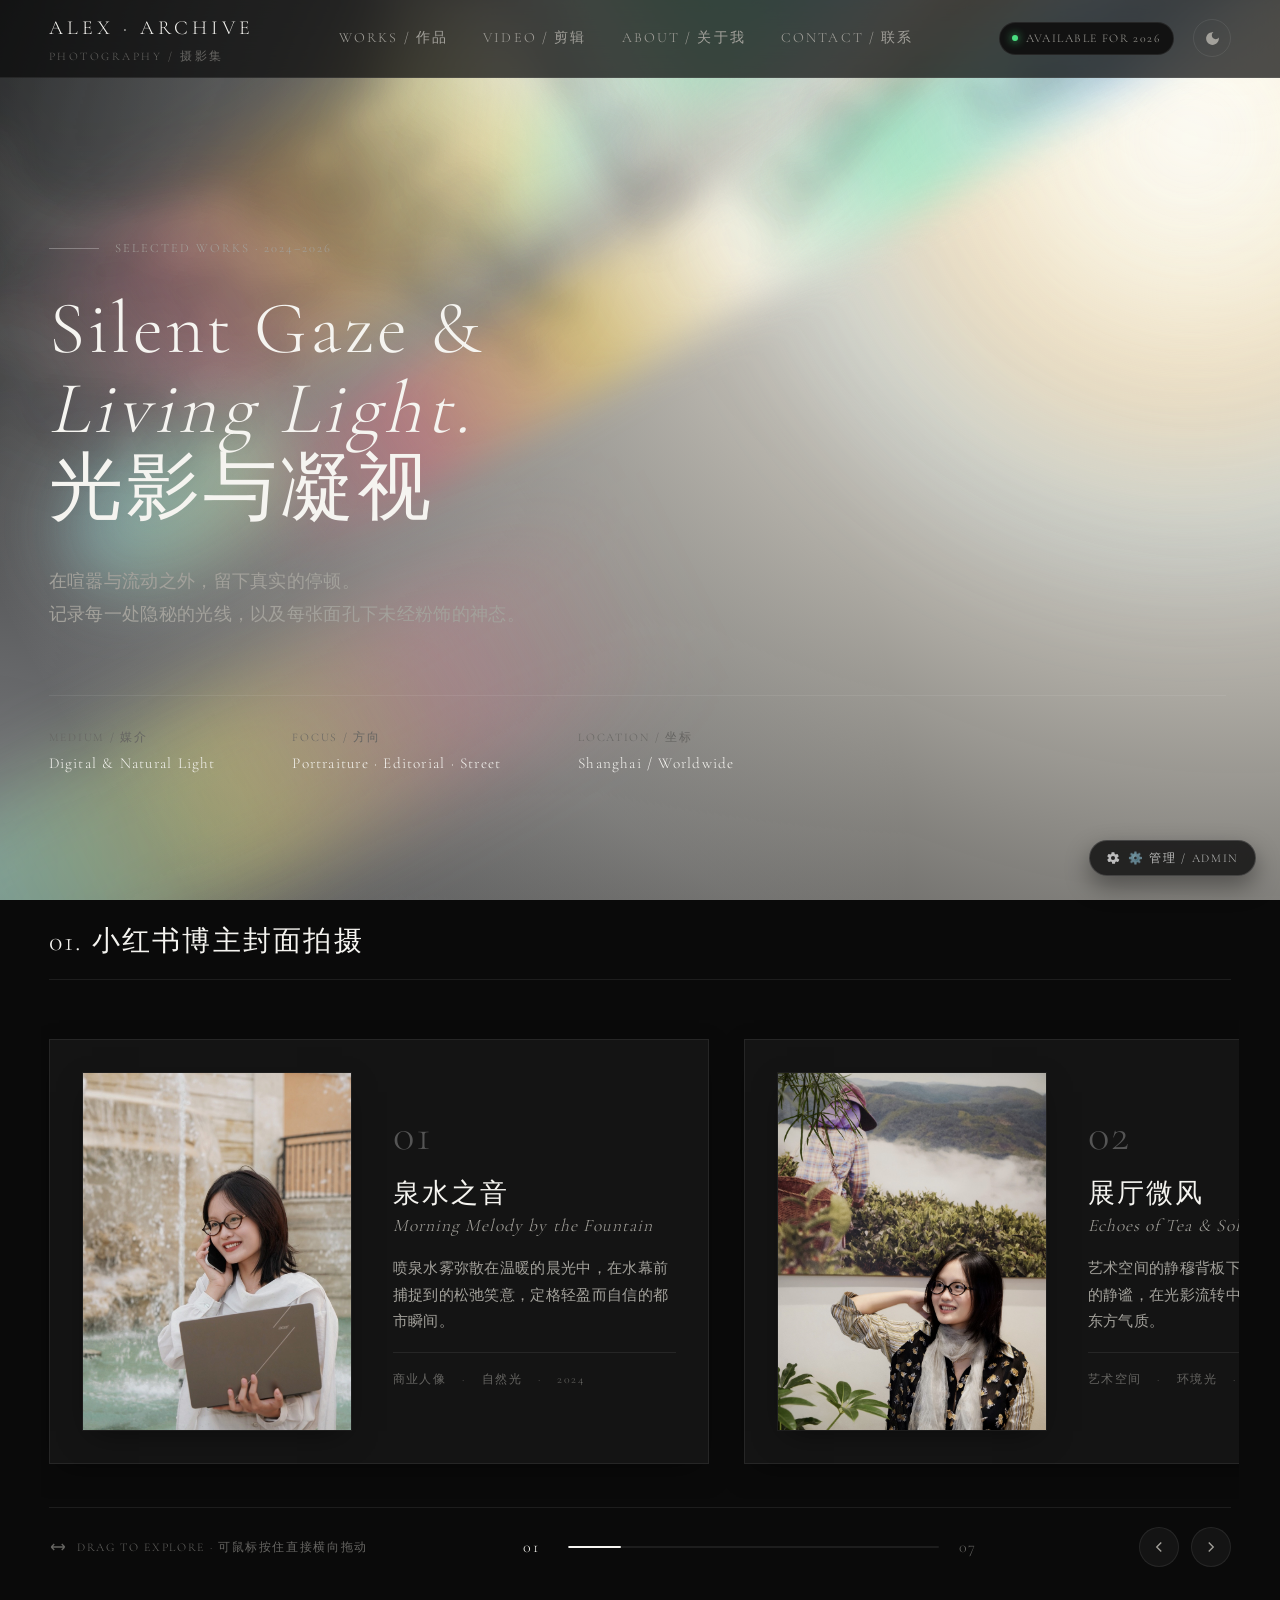
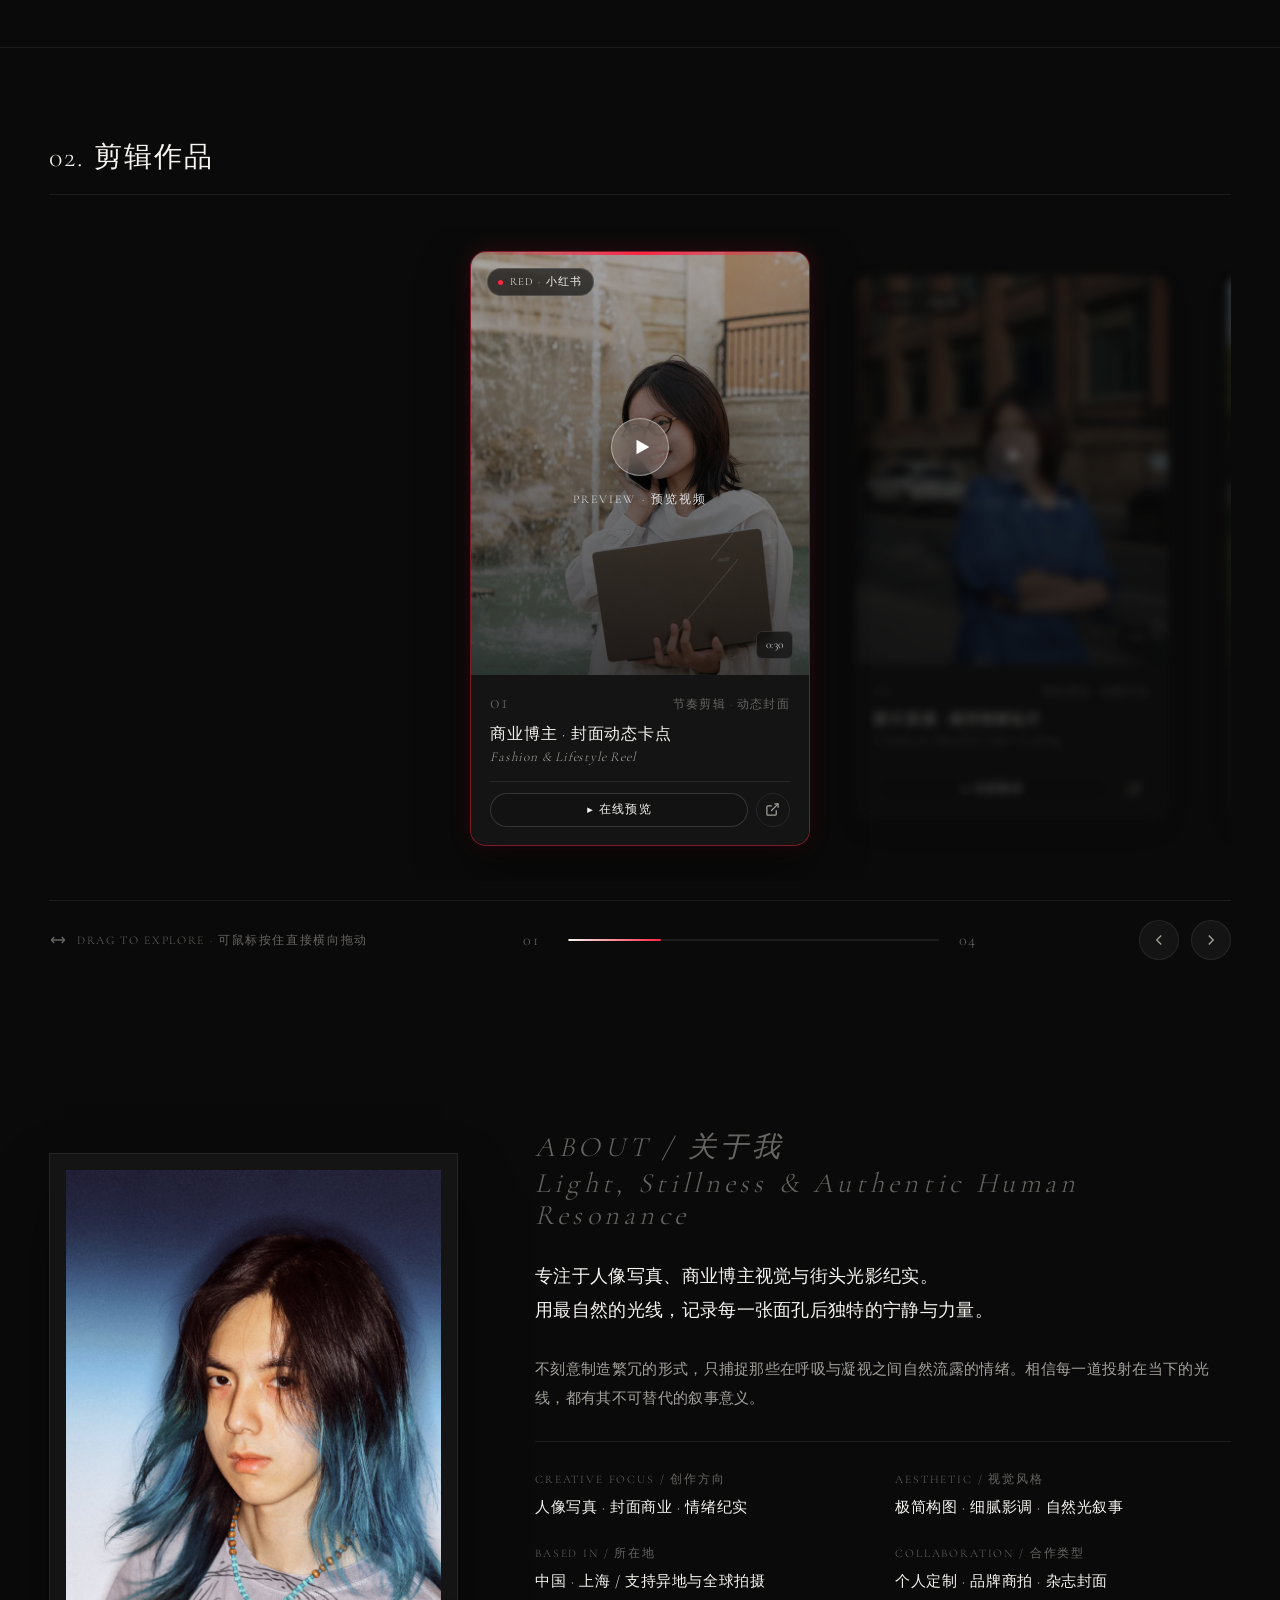
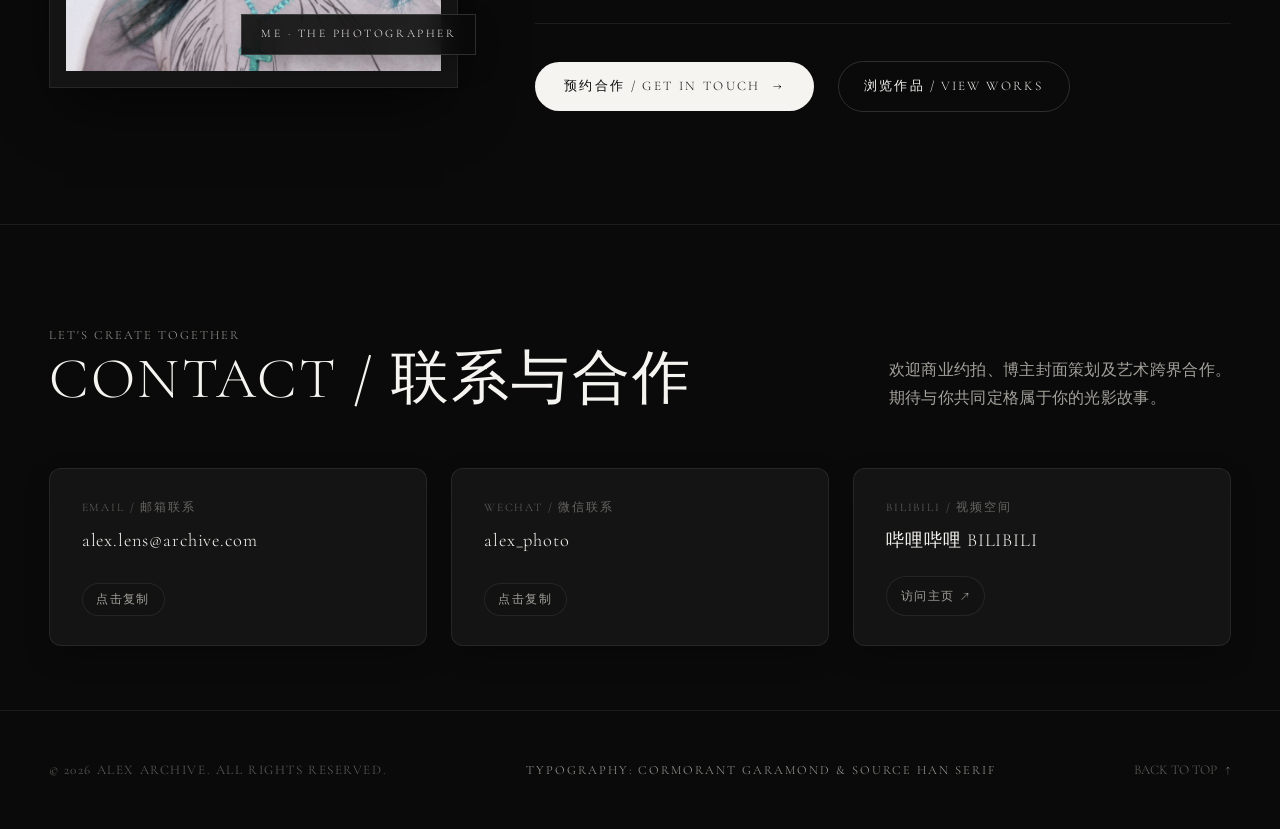
==== index.html @ 4d0cee87 "feat: complete photography portfolio website with dynamic caustics and cms # Conflicts: #	README.md" ====
<!DOCTYPE html>
<html lang="zh-CN">
<head>
  <meta charset="UTF-8">
  <meta name="viewport" content="width=device-width, initial-scale=1.0">
  <meta name="description" content="个人摄影作品集 — 极简光影与人像视觉档案">
  <title>Alex / Photography Archive · 摄影作品集</title>
  
  <!-- Favicon / Visual Icon -->
  <link rel="icon" href="data:image/svg+xml,<svg xmlns=%22http://www.w3.org/2000/svg%22 viewBox=%220 0 100 100%22><text y=%22.9em%22 font-size=%2290%22>✦</text></svg>">
  
  <!-- Stylesheet -->
  <link rel="stylesheet" href="assets/css/style.css">
  <link rel="stylesheet" href="assets/css/admin.css">
</head>
<body>
  <!-- ==========================================================================
       Ambient Dynamic Light & Shadow System (自然树影婆娑与三棱镜彩虹折射光效)
       纯数学矢量与光学渲染，无任何水印、文字与杂质
       ========================================================================== -->
  <div id="ambientLightBg" class="ambient-light-bg" aria-hidden="true">
    <div class="sunlight-wash"></div>
    
    <!-- 1. 远景自然树冠漫反射阴影 -->
    <div class="dappled-leaves-deep" id="dappledLeavesDeep">
      <svg viewBox="0 0 1440 900" width="100%" height="100%" preserveAspectRatio="xMidYMid slice" fill="currentColor">
        <g>
          <ellipse cx="100" cy="60" rx="200" ry="110" transform="rotate(-15 100 60)" />
          <ellipse cx="320" cy="120" rx="180" ry="90" transform="rotate(-25 320 120)" />
          <ellipse cx="-20" cy="260" rx="160" ry="100" transform="rotate(10 -20 260)" />
          <path d="M-40.0,-30.0 Q228.5,146.7 525.1,270.5" stroke="currentColor" stroke-width="3.5" stroke-linecap="round" fill="none" />
          <path d="M-6.3,-8.1 Q23.0,1.4 48.0,-16.8 Q18.6,-26.3 -6.3,-8.1 Z" />
          <path d="M-6.3,-8.1 Q-11.6,22.3 9.8,44.5 Q15.1,14.1 -6.3,-8.1 Z" />
          <path d="M27.6,13.4 Q60.4,13.3 86.0,-7.4 Q53.1,-7.4 27.6,13.4 Z" />
          <path d="M27.6,13.4 Q21.9,45.7 37.8,74.5 Q43.5,42.1 27.6,13.4 Z" />
          <path d="M61.7,34.4 Q97.8,43.4 130.0,24.8 Q93.9,15.7 61.7,34.4 Z" />
          <path d="M61.7,34.4 Q62.9,71.6 89.8,97.4 Q88.5,60.2 61.7,34.4 Z" />
          <path d="M96.0,55.0 Q123.2,57.5 143.4,39.1 Q116.2,36.7 96.0,55.0 Z" />
          <path d="M96.0,55.0 Q92.6,82.1 110.2,103.0 Q113.7,75.9 96.0,55.0 Z" />
          <path d="M130.5,75.3 Q160.5,85.6 187.1,68.2 Q157.1,57.9 130.5,75.3 Z" />
          <path d="M130.5,75.3 Q133.3,106.9 160.0,124.1 Q157.2,92.4 130.5,75.3 Z" />
          <path d="M165.3,95.1 Q199.1,95.9 226.3,75.7 Q192.5,74.9 165.3,95.1 Z" />
          <path d="M165.3,95.1 Q168.1,128.8 191.0,153.7 Q188.2,120.0 165.3,95.1 Z" />
          <path d="M200.3,114.5 Q238.2,110.0 262.8,80.9 Q224.9,85.4 200.3,114.5 Z" />
          <path d="M200.3,114.5 Q196.8,152.5 220.2,182.7 Q223.7,144.7 200.3,114.5 Z" />
          <path d="M235.5,133.5 Q263.6,136.5 285.3,118.4 Q257.2,115.4 235.5,133.5 Z" />
          <path d="M235.5,133.5 Q239.4,161.4 262.2,178.1 Q258.3,150.2 235.5,133.5 Z" />
          <path d="M270.9,152.0 Q303.6,150.9 323.3,124.8 Q290.7,126.0 270.9,152.0 Z" />
          <path d="M270.9,152.0 Q269.8,184.7 294.4,206.2 Q295.5,173.5 270.9,152.0 Z" />
          <path d="M306.6,170.2 Q341.3,171.6 370.0,151.9 Q335.2,150.5 306.6,170.2 Z" />
          <path d="M306.6,170.2 Q318.3,203.0 347.3,222.2 Q335.6,189.4 306.6,170.2 Z" />
          <path d="M342.4,187.9 Q381.3,184.0 407.7,155.1 Q368.8,159.0 342.4,187.9 Z" />
          <path d="M342.4,187.9 Q349.0,226.5 379.7,250.7 Q373.1,212.2 342.4,187.9 Z" />
          <path d="M378.5,205.3 Q406.7,197.6 421.5,172.5 Q393.3,180.2 378.5,205.3 Z" />
          <path d="M378.5,205.3 Q379.1,234.4 399.9,254.9 Q399.3,225.7 378.5,205.3 Z" />
          <path d="M414.8,222.2 Q448.4,221.4 469.7,195.5 Q436.1,196.2 414.8,222.2 Z" />
          <path d="M414.8,222.2 Q422.6,254.8 452.4,270.3 Q444.7,237.6 414.8,222.2 Z" />
          <path d="M451.4,238.7 Q485.2,227.2 505.9,198.1 Q472.1,209.6 451.4,238.7 Z" />
          <path d="M451.4,238.7 Q459.2,273.6 486.0,297.2 Q478.2,262.3 451.4,238.7 Z" />
          <path d="M488.1,254.8 Q516.3,257.0 532.4,233.8 Q504.3,231.7 488.1,254.8 Z" />
          <path d="M488.1,254.8 Q495.7,282.0 522.9,289.3 Q515.4,262.1 488.1,254.8 Z" />
          <path d="M-20.0,60.0 Q235.0,116.6 474.5,220.7" stroke="currentColor" stroke-width="3.5" stroke-linecap="round" fill="none" />
          <path d="M19.1,69.0 Q50.0,67.6 67.0,41.8 Q36.1,43.2 19.1,69.0 Z" />
          <path d="M19.1,69.0 Q24.8,99.3 52.7,112.6 Q47.0,82.2 19.1,69.0 Z" />
          <path d="M58.1,78.5 Q89.0,67.2 105.8,38.9 Q74.9,50.3 58.1,78.5 Z" />
          <path d="M58.1,78.5 Q63.9,110.9 88.9,132.4 Q83.0,100.0 58.1,78.5 Z" />
          <path d="M96.9,88.6 Q133.9,84.9 157.8,56.3 Q120.8,60.1 96.9,88.6 Z" />
          <path d="M96.9,88.6 Q110.7,123.2 144.7,138.3 Q130.9,103.8 96.9,88.6 Z" />
          <path d="M135.5,99.3 Q161.9,92.5 174.8,68.5 Q148.3,75.2 135.5,99.3 Z" />
          <path d="M135.5,99.3 Q141.3,126.0 164.9,139.7 Q159.1,113.0 135.5,99.3 Z" />
          <path d="M173.9,110.5 Q205.6,110.5 225.0,85.3 Q193.2,85.4 173.9,110.5 Z" />
          <path d="M173.9,110.5 Q186.8,139.5 217.7,147.0 Q204.7,118.0 173.9,110.5 Z" />
          <path d="M212.1,122.3 Q244.4,112.2 263.5,84.3 Q231.3,94.5 212.1,122.3 Z" />
          <path d="M212.1,122.3 Q225.6,153.4 255.3,169.5 Q241.8,138.5 212.1,122.3 Z" />
          <path d="M250.1,134.7 Q284.7,118.5 298.8,83.0 Q264.3,99.3 250.1,134.7 Z" />
          <path d="M250.1,134.7 Q258.9,171.9 290.6,193.1 Q281.9,155.9 250.1,134.7 Z" />
          <path d="M288.0,147.6 Q315.6,141.7 330.6,117.8 Q303.0,123.7 288.0,147.6 Z" />
          <path d="M288.0,147.6 Q300.4,173.0 327.2,181.8 Q314.8,156.4 288.0,147.6 Z" />
          <path d="M325.7,161.1 Q356.4,150.0 367.2,119.2 Q336.5,130.3 325.7,161.1 Z" />
          <path d="M325.7,161.1 Q334.6,192.5 364.6,205.5 Q355.6,174.1 325.7,161.1 Z" />
          <path d="M363.2,175.2 Q396.8,166.1 418.2,138.7 Q384.6,147.8 363.2,175.2 Z" />
          <path d="M363.2,175.2 Q384.1,202.9 417.6,212.5 Q396.6,184.8 363.2,175.2 Z" />
          <path d="M400.5,189.8 Q436.5,174.6 453.2,139.2 Q417.1,154.4 400.5,189.8 Z" />
          <path d="M400.5,189.8 Q418.1,224.7 454.6,238.8 Q436.9,203.9 400.5,189.8 Z" />
          <path d="M437.6,205.0 Q462.3,189.5 469.3,161.2 Q444.5,176.6 437.6,205.0 Z" />
          <path d="M437.6,205.0 Q446.6,232.7 472.4,246.3 Q463.4,218.5 437.6,205.0 Z" />
          <path d="M80.0,-40.0 Q331.6,192.2 630.1,359.7" stroke="currentColor" stroke-width="3.5" stroke-linecap="round" fill="none" />
          <path d="M109.8,-12.9 Q137.3,1.0 164.8,-13.0 Q137.2,-27.0 109.8,-12.9 Z" />
          <path d="M109.8,-12.9 Q99.8,16.3 117.5,41.5 Q127.5,12.3 109.8,-12.9 Z" />
          <path d="M139.8,13.7 Q172.4,18.6 200.7,1.9 Q168.2,-3.0 139.8,13.7 Z" />
          <path d="M139.8,13.7 Q129.4,44.9 140.9,75.7 Q151.4,44.5 139.8,13.7 Z" />
          <path d="M170.2,39.9 Q204.7,54.0 239.2,40.0 Q204.8,26.0 170.2,39.9 Z" />
          <path d="M170.2,39.9 Q166.3,77.0 189.2,106.3 Q193.2,69.3 170.2,39.9 Z" />
          <path d="M201.0,65.7 Q227.6,71.7 250.1,56.2 Q223.4,50.1 201.0,65.7 Z" />
          <path d="M201.0,65.7 Q194.0,92.1 208.8,115.1 Q215.7,88.7 201.0,65.7 Z" />
          <path d="M232.0,91.0 Q260.5,105.0 289.0,91.0 Q260.5,77.0 232.0,91.0 Z" />
          <path d="M232.0,91.0 Q230.9,122.7 255.2,143.1 Q256.4,111.3 232.0,91.0 Z" />
          <path d="M263.4,115.8 Q296.9,120.5 326.2,103.5 Q292.7,98.9 263.4,115.8 Z" />
          <path d="M263.4,115.8 Q262.3,149.7 282.3,177.0 Q283.4,143.2 263.4,115.8 Z" />
          <path d="M295.1,140.3 Q333.3,139.7 360.8,113.3 Q322.7,113.8 295.1,140.3 Z" />
          <path d="M295.1,140.3 Q287.7,177.7 307.9,210.1 Q315.3,172.7 295.1,140.3 Z" />
          <path d="M327.2,164.2 Q354.8,169.8 378.1,153.8 Q350.4,148.2 327.2,164.2 Z" />
          <path d="M327.2,164.2 Q328.5,192.4 349.6,211.1 Q348.3,182.9 327.2,164.2 Z" />
          <path d="M359.5,187.7 Q392.2,189.2 413.9,164.9 Q381.3,163.4 359.5,187.7 Z" />
          <path d="M359.5,187.7 Q355.8,220.2 378.6,243.6 Q382.3,211.1 359.5,187.7 Z" />
          <path d="M392.2,210.8 Q426.8,214.6 456.7,196.9 Q422.2,193.1 392.2,210.8 Z" />
          <path d="M392.2,210.8 Q401.6,244.3 429.2,265.4 Q419.8,231.9 392.2,210.8 Z" />
          <path d="M425.2,233.4 Q464.3,231.7 492.2,204.4 Q453.1,206.0 425.2,233.4 Z" />
          <path d="M425.2,233.4 Q429.6,272.3 458.9,298.2 Q454.5,259.3 425.2,233.4 Z" />
          <path d="M458.6,255.6 Q487.0,249.2 502.9,224.8 Q474.5,231.1 458.6,255.6 Z" />
          <path d="M458.6,255.6 Q457.9,284.7 477.7,306.1 Q478.4,276.9 458.6,255.6 Z" />
          <path d="M492.2,277.3 Q525.8,277.6 547.9,252.3 Q514.3,252.0 492.2,277.3 Z" />
          <path d="M492.2,277.3 Q498.9,310.2 528.2,326.5 Q521.5,293.7 492.2,277.3 Z" />
          <path d="M526.2,298.6 Q560.3,287.8 581.5,259.0 Q547.5,269.9 526.2,298.6 Z" />
          <path d="M526.2,298.6 Q533.4,333.6 559.7,357.7 Q552.5,322.7 526.2,298.6 Z" />
          <path d="M560.5,319.4 Q588.6,321.8 605.0,298.8 Q576.9,296.4 560.5,319.4 Z" />
          <path d="M560.5,319.4 Q567.9,346.6 595.1,354.1 Q587.7,326.9 560.5,319.4 Z" />
          <path d="M595.2,339.8 Q624.2,332.1 640.3,306.6 Q611.2,314.3 595.2,339.8 Z" />
          <path d="M595.2,339.8 Q603.9,368.6 629.9,383.7 Q621.1,354.9 595.2,339.8 Z" />
          <path d="M260.0,-50.0 Q436.8,155.1 641.8,331.8" stroke="currentColor" stroke-width="3.5" stroke-linecap="round" fill="none" />
          <path d="M285.4,-20.8 Q311.7,-4.7 340.2,-16.4 Q313.9,-32.6 285.4,-20.8 Z" />
          <path d="M285.4,-20.8 Q273.0,7.4 288.6,34.1 Q301.0,5.8 285.4,-20.8 Z" />
          <path d="M311.1,8.0 Q343.4,14.4 372.4,-1.0 Q340.2,-7.4 311.1,8.0 Z" />
          <path d="M311.1,8.0 Q299.2,38.7 309.3,70.0 Q321.2,39.3 311.1,8.0 Z" />
          <path d="M337.1,36.6 Q371.5,50.7 406.1,36.8 Q371.6,22.7 337.1,36.6 Z" />
          <path d="M337.1,36.6 Q333.0,73.6 355.9,103.0 Q359.9,66.0 337.1,36.6 Z" />
          <path d="M363.3,64.9 Q390.2,69.6 411.9,53.0 Q385.0,48.2 363.3,64.9 Z" />
          <path d="M363.3,64.9 Q357.7,91.6 373.5,113.8 Q379.2,87.1 363.3,64.9 Z" />
          <path d="M389.9,92.9 Q419.7,103.7 446.5,86.7 Q416.7,75.9 389.9,92.9 Z" />
          <path d="M389.9,92.9 Q392.1,124.5 418.6,142.1 Q416.3,110.4 389.9,92.9 Z" />
          <path d="M416.7,120.6 Q450.5,119.3 476.4,97.6 Q442.6,98.8 416.7,120.6 Z" />
          <path d="M416.7,120.6 Q421.5,154.1 445.9,177.6 Q441.1,144.1 416.7,120.6 Z" />
          <path d="M443.8,148.0 Q480.7,138.3 501.1,105.9 Q464.2,115.7 443.8,148.0 Z" />
          <path d="M443.8,148.0 Q445.7,186.1 473.1,212.7 Q471.2,174.6 443.8,148.0 Z" />
          <path d="M471.3,175.1 Q499.3,171.8 516.4,149.3 Q488.4,152.7 471.3,175.1 Z" />
          <path d="M471.3,175.1 Q481.3,201.5 507.2,212.7 Q497.2,186.3 471.3,175.1 Z" />
          <path d="M499.0,202.0 Q529.7,190.8 540.5,160.0 Q509.8,171.1 499.0,202.0 Z" />
          <path d="M499.0,202.0 Q507.9,233.4 537.9,246.3 Q529.0,214.9 499.0,202.0 Z" />
          <path d="M527.0,228.5 Q559.6,216.4 578.4,187.2 Q545.8,199.3 527.0,228.5 Z" />
          <path d="M527.0,228.5 Q550.4,254.2 584.6,260.8 Q561.1,235.0 527.0,228.5 Z" />
          <path d="M555.3,254.8 Q588.1,233.5 598.2,195.8 Q565.4,217.0 555.3,254.8 Z" />
          <path d="M555.3,254.8 Q578.8,286.0 617.1,293.5 Q593.6,262.3 555.3,254.8 Z" />
          <path d="M583.8,280.8 Q603.8,259.6 603.4,230.4 Q583.3,251.6 583.8,280.8 Z" />
          <path d="M583.8,280.8 Q599.5,305.3 627.9,311.9 Q612.2,287.3 583.8,280.8 Z" />
          <path d="M612.7,306.4 Q639.7,286.5 642.1,253.0 Q615.1,273.0 612.7,306.4 Z" />
          <path d="M612.7,306.4 Q637.8,328.7 671.1,324.1 Q645.9,301.9 612.7,306.4 Z" />
          <path d="M500.0,-60.0 Q645.0,94.8 740.9,284.0" stroke="currentColor" stroke-width="3.5" stroke-linecap="round" fill="none" />
          <path d="M526.0,-31.6 Q554.3,-19.3 580.9,-34.9 Q552.6,-47.2 526.0,-31.6 Z" />
          <path d="M526.0,-31.6 Q517.7,-1.8 536.9,22.3 Q545.2,-7.4 526.0,-31.6 Z" />
          <path d="M551.1,-2.6 Q583.8,-6.2 606.9,-29.6 Q574.2,-26.0 551.1,-2.6 Z" />
          <path d="M551.1,-2.6 Q549.0,30.3 568.0,57.1 Q570.2,24.3 551.1,-2.6 Z" />
          <path d="M575.4,27.0 Q612.2,21.3 634.7,-8.4 Q597.9,-2.7 575.4,27.0 Z" />
          <path d="M575.4,27.0 Q591.1,60.8 625.8,74.2 Q610.2,40.4 575.4,27.0 Z" />
          <path d="M599.0,57.1 Q620.9,40.8 623.6,13.7 Q601.7,30.0 599.0,57.1 Z" />
          <path d="M599.0,57.1 Q614.5,79.6 641.6,83.3 Q626.0,60.9 599.0,57.1 Z" />
          <path d="M621.7,87.9 Q646.1,67.5 644.9,35.8 Q620.5,56.1 621.7,87.9 Z" />
          <path d="M621.7,87.9 Q650.2,101.9 678.7,87.9 Q650.2,73.9 621.7,87.9 Z" />
          <path d="M643.6,119.1 Q655.2,87.3 644.8,55.1 Q633.2,86.9 643.6,119.1 Z" />
          <path d="M643.6,119.1 Q676.4,127.3 707.3,113.6 Q674.5,105.4 643.6,119.1 Z" />
          <path d="M664.7,151.0 Q667.2,112.9 643.0,83.3 Q640.5,121.4 664.7,151.0 Z" />
          <path d="M664.7,151.0 Q701.4,161.4 735.3,143.9 Q698.6,133.5 664.7,151.0 Z" />
          <path d="M685.0,183.4 Q690.5,155.7 674.5,132.5 Q668.9,160.1 685.0,183.4 Z" />
          <path d="M685.0,183.4 Q713.2,182.1 731.8,160.9 Q703.6,162.2 685.0,183.4 Z" />
          <path d="M704.4,216.4 Q704.3,183.7 678.9,163.2 Q679.0,195.8 704.4,216.4 Z" />
          <path d="M704.4,216.4 Q737.0,218.5 759.3,194.7 Q726.7,192.5 704.4,216.4 Z" />
          <path d="M723.1,249.9 Q724.4,215.2 704.6,186.6 Q703.3,221.3 723.1,249.9 Z" />
          <path d="M723.1,249.9 Q755.8,238.1 774.9,209.0 Q742.2,220.8 723.1,249.9 Z" />
          <path d="M-50.0,220.0 Q177.5,304.1 419.5,319.8" stroke="currentColor" stroke-width="3.5" stroke-linecap="round" fill="none" />
          <path d="M-12.0,233.5 Q18.6,237.4 39.8,215.0 Q9.2,211.1 -12.0,233.5 Z" />
          <path d="M-12.0,233.5 Q-11.6,264.4 13.6,282.2 Q13.2,251.4 -12.0,233.5 Z" />
          <path d="M26.2,246.1 Q58.8,241.4 81.1,217.2 Q48.5,222.0 26.2,246.1 Z" />
          <path d="M26.2,246.1 Q25.2,279.0 45.2,305.2 Q46.2,272.3 26.2,246.1 Z" />
          <path d="M64.6,257.8 Q101.5,263.1 131.6,241.2 Q94.8,235.9 64.6,257.8 Z" />
          <path d="M64.6,257.8 Q69.7,294.7 99.0,317.6 Q94.0,280.7 64.6,257.8 Z" />
          <path d="M103.3,268.5 Q130.6,269.3 149.6,249.8 Q122.3,248.9 103.3,268.5 Z" />
          <path d="M103.3,268.5 Q101.5,295.7 120.4,315.5 Q122.2,288.2 103.3,268.5 Z" />
          <path d="M142.1,278.2 Q172.3,288.1 198.5,270.2 Q168.3,260.3 142.1,278.2 Z" />
          <path d="M142.1,278.2 Q145.4,309.8 172.4,326.5 Q169.1,294.9 142.1,278.2 Z" />
          <path d="M181.1,287.0 Q214.9,288.6 242.6,269.1 Q208.8,267.5 181.1,287.0 Z" />
          <path d="M181.1,287.0 Q183.1,320.8 205.4,346.3 Q203.4,312.5 181.1,287.0 Z" />
          <path d="M220.3,294.9 Q258.5,292.9 285.0,265.5 Q246.9,267.4 220.3,294.9 Z" />
          <path d="M220.3,294.9 Q214.3,332.5 235.6,364.2 Q241.6,326.5 220.3,294.9 Z" />
          <path d="M259.8,301.7 Q287.4,307.8 310.9,292.2 Q283.3,286.2 259.8,301.7 Z" />
          <path d="M259.8,301.7 Q260.6,330.0 281.4,349.0 Q280.6,320.8 259.8,301.7 Z" />
          <path d="M299.4,307.7 Q331.8,311.4 355.3,288.7 Q322.8,284.9 299.4,307.7 Z" />
          <path d="M299.4,307.7 Q293.4,339.8 314.5,364.7 Q320.5,332.6 299.4,307.7 Z" />
          <path d="M339.2,312.7 Q373.1,320.7 405.0,306.9 Q371.1,298.8 339.2,312.7 Z" />
          <path d="M339.2,312.7 Q344.4,347.1 369.2,371.5 Q364.0,337.1 339.2,312.7 Z" />
          <path d="M379.3,316.7 Q418.0,322.0 450.3,299.9 Q411.6,294.7 379.3,316.7 Z" />
          <path d="M379.3,316.7 Q376.7,355.7 401.0,386.4 Q403.5,347.4 379.3,316.7 Z" />
          <path d="M-30.0,380.0 Q160.9,386.6 346.3,432.9" stroke="currentColor" stroke-width="3.5" stroke-linecap="round" fill="none" />
          <path d="M8.1,381.7 Q38.9,379.5 55.2,353.3 Q24.4,355.5 8.1,381.7 Z" />
          <path d="M8.1,381.7 Q14.6,411.9 42.8,424.4 Q36.3,394.2 8.1,381.7 Z" />
          <path d="M46.2,384.2 Q78.2,376.8 98.4,350.9 Q66.4,358.3 46.2,384.2 Z" />
          <path d="M46.2,384.2 Q47.9,417.1 69.9,441.5 Q68.2,408.7 46.2,384.2 Z" />
          <path d="M84.1,387.5 Q120.8,393.7 151.4,372.6 Q114.7,366.4 84.1,387.5 Z" />
          <path d="M84.1,387.5 Q88.2,424.5 117.0,448.2 Q112.8,411.2 84.1,387.5 Z" />
          <path d="M121.9,391.6 Q148.9,395.7 170.1,378.6 Q143.1,374.5 121.9,391.6 Z" />
          <path d="M121.9,391.6 Q116.8,418.5 133.2,440.3 Q138.3,413.5 121.9,391.6 Z" />
          <path d="M159.5,396.5 Q187.1,412.3 216.4,400.0 Q188.8,384.3 159.5,396.5 Z" />
          <path d="M159.5,396.5 Q156.4,428.1 179.5,449.9 Q182.6,418.3 159.5,396.5 Z" />
          <path d="M197.1,402.2 Q229.2,412.9 261.1,401.6 Q229.0,390.9 197.1,402.2 Z" />
          <path d="M197.1,402.2 Q189.8,435.3 204.4,465.8 Q211.7,432.8 197.1,402.2 Z" />
          <path d="M234.6,408.7 Q271.2,419.4 305.3,402.3 Q268.7,391.5 234.6,408.7 Z" />
          <path d="M234.6,408.7 Q216.5,442.3 226.2,479.2 Q244.3,445.6 234.6,408.7 Z" />
          <path d="M271.9,416.0 Q295.2,432.0 322.9,426.4 Q299.6,410.4 271.9,416.0 Z" />
          <path d="M271.9,416.0 Q262.0,442.4 274.1,467.9 Q284.0,441.5 271.9,416.0 Z" />
          <path d="M309.2,424.0 Q337.1,441.0 367.9,430.0 Q339.9,413.1 309.2,424.0 Z" />
          <path d="M309.2,424.0 Q290.3,450.7 299.1,482.2 Q317.9,455.5 309.2,424.0 Z" />
          <path d="M1150.0,-40.0 Q969.7,97.9 831.8,278.2" stroke="currentColor" stroke-width="3.5" stroke-linecap="round" fill="none" />
          <path d="M1117.6,-14.6 Q1091.8,2.5 1090.5,33.3 Q1116.2,16.2 1117.6,-14.6 Z" />
          <path d="M1117.6,-14.6 Q1097.1,-37.7 1066.4,-34.7 Q1086.8,-11.6 1117.6,-14.6 Z" />
          <path d="M1085.8,11.5 Q1056.3,26.1 1042.6,55.9 Q1072.1,41.4 1085.8,11.5 Z" />
          <path d="M1085.8,11.5 Q1076.7,-20.0 1049.6,-38.8 Q1058.8,-7.2 1085.8,11.5 Z" />
          <path d="M1054.8,38.4 Q1018.5,30.2 986.7,49.6 Q1023.0,57.8 1054.8,38.4 Z" />
          <path d="M1054.8,38.4 Q1052.7,1.2 1025.2,-24.0 Q1027.4,13.2 1054.8,38.4 Z" />
          <path d="M1024.5,65.9 Q999.2,55.4 974.5,66.9 Q999.7,77.4 1024.5,65.9 Z" />
          <path d="M1024.5,65.9 Q1035.8,41.0 1025.2,15.9 Q1013.8,40.7 1024.5,65.9 Z" />
          <path d="M994.8,94.1 Q974.1,70.1 942.4,71.8 Q963.1,95.8 994.8,94.1 Z" />
          <path d="M994.8,94.1 Q1008.4,65.4 993.9,37.1 Q980.4,65.9 994.8,94.1 Z" />
          <path d="M965.9,123.0 Q940.2,101.1 906.3,99.6 Q932.1,121.6 965.9,123.0 Z" />
          <path d="M965.9,123.0 Q985.0,95.1 983.0,61.4 Q963.8,89.3 965.9,123.0 Z" />
          <path d="M937.7,152.7 Q908.1,128.6 870.0,131.3 Q899.6,155.3 937.7,152.7 Z" />
          <path d="M937.7,152.7 Q967.4,128.7 972.7,90.9 Q943.0,114.9 937.7,152.7 Z" />
          <path d="M910.2,183.0 Q894.8,159.3 867.2,153.8 Q882.5,177.5 910.2,183.0 Z" />
          <path d="M910.2,183.0 Q929.5,162.4 928.1,134.2 Q908.8,154.8 910.2,183.0 Z" />
          <path d="M883.3,214.0 Q863.8,187.8 831.2,186.4 Q850.7,212.6 883.3,214.0 Z" />
          <path d="M883.3,214.0 Q910.8,196.4 914.5,164.0 Q887.1,181.6 883.3,214.0 Z" />
          <path d="M857.2,245.8 Q840.6,215.2 809.0,200.7 Q825.6,231.3 857.2,245.8 Z" />
          <path d="M857.2,245.8 Q879.3,218.9 880.9,184.2 Q858.8,211.0 857.2,245.8 Z" />
          <path d="M1350.0,-30.0 Q1198.0,86.7 1020.9,160.0" stroke="currentColor" stroke-width="3.5" stroke-linecap="round" fill="none" />
          <path d="M1319.3,-7.1 Q1289.5,0.6 1278.1,29.3 Q1308.0,21.6 1319.3,-7.1 Z" />
          <path d="M1319.3,-7.1 Q1307.6,-35.6 1277.6,-42.9 Q1289.3,-14.3 1319.3,-7.1 Z" />
          <path d="M1288.2,14.9 Q1255.4,11.7 1228.0,29.9 Q1260.8,33.1 1288.2,14.9 Z" />
          <path d="M1288.2,14.9 Q1297.0,-16.8 1283.9,-46.9 Q1275.1,-15.2 1288.2,14.9 Z" />
          <path d="M1256.5,36.1 Q1228.1,12.0 1191.0,14.5 Q1219.4,38.6 1256.5,36.1 Z" />
          <path d="M1256.5,36.1 Q1271.8,2.2 1259.2,-32.9 Q1243.9,1.1 1256.5,36.1 Z" />
          <path d="M1224.4,56.4 Q1204.3,37.9 1177.0,40.2 Q1197.2,58.7 1224.4,56.4 Z" />
          <path d="M1224.4,56.4 Q1243.5,36.9 1242.2,9.7 Q1223.0,29.1 1224.4,56.4 Z" />
          <path d="M1191.7,75.8 Q1177.5,47.4 1146.4,41.2 Q1160.6,69.7 1191.7,75.8 Z" />
          <path d="M1191.7,75.8 Q1211.9,51.3 1204.9,20.4 Q1184.7,44.9 1191.7,75.8 Z" />
          <path d="M1158.5,94.4 Q1137.2,68.2 1104.2,60.6 Q1125.6,86.9 1158.5,94.4 Z" />
          <path d="M1158.5,94.4 Q1182.4,70.4 1186.4,36.8 Q1162.6,60.8 1158.5,94.4 Z" />
          <path d="M1124.9,112.1 Q1098.7,84.3 1060.7,81.8 Q1086.8,109.6 1124.9,112.1 Z" />
          <path d="M1124.9,112.1 Q1157.5,92.3 1167.8,55.6 Q1135.2,75.4 1124.9,112.1 Z" />
          <path d="M1090.7,128.9 Q1077.9,103.8 1050.9,95.5 Q1063.7,120.7 1090.7,128.9 Z" />
          <path d="M1090.7,128.9 Q1112.0,110.4 1113.5,82.2 Q1092.2,100.7 1090.7,128.9 Z" />
          <path d="M1056.1,144.9 Q1038.6,117.3 1006.2,113.4 Q1023.7,141.0 1056.1,144.9 Z" />
          <path d="M1056.1,144.9 Q1084.8,129.4 1091.0,97.3 Q1062.2,112.8 1056.1,144.9 Z" />
        </g>
      </svg>
    </div>

    <!-- 2. 近景微风拂动枝叶斑驳阴影 -->
    <div class="dappled-leaves-front" id="dappledLeavesFront">
      <svg viewBox="0 0 1440 900" width="100%" height="100%" preserveAspectRatio="xMidYMid slice" fill="currentColor">
        <g>
          <ellipse cx="100" cy="60" rx="200" ry="110" transform="rotate(-15 100 60)" />
          <ellipse cx="320" cy="120" rx="180" ry="90" transform="rotate(-25 320 120)" />
          <ellipse cx="-20" cy="260" rx="160" ry="100" transform="rotate(10 -20 260)" />
          <path d="M-40.0,-30.0 Q228.5,146.7 525.1,270.5" stroke="currentColor" stroke-width="3.5" stroke-linecap="round" fill="none" />
          <path d="M-6.3,-8.1 Q23.0,1.4 48.0,-16.8 Q18.6,-26.3 -6.3,-8.1 Z" />
          <path d="M-6.3,-8.1 Q-11.6,22.3 9.8,44.5 Q15.1,14.1 -6.3,-8.1 Z" />
          <path d="M27.6,13.4 Q60.4,13.3 86.0,-7.4 Q53.1,-7.4 27.6,13.4 Z" />
          <path d="M27.6,13.4 Q21.9,45.7 37.8,74.5 Q43.5,42.1 27.6,13.4 Z" />
          <path d="M61.7,34.4 Q97.8,43.4 130.0,24.8 Q93.9,15.7 61.7,34.4 Z" />
          <path d="M61.7,34.4 Q62.9,71.6 89.8,97.4 Q88.5,60.2 61.7,34.4 Z" />
          <path d="M96.0,55.0 Q123.2,57.5 143.4,39.1 Q116.2,36.7 96.0,55.0 Z" />
          <path d="M96.0,55.0 Q92.6,82.1 110.2,103.0 Q113.7,75.9 96.0,55.0 Z" />
          <path d="M130.5,75.3 Q160.5,85.6 187.1,68.2 Q157.1,57.9 130.5,75.3 Z" />
          <path d="M130.5,75.3 Q133.3,106.9 160.0,124.1 Q157.2,92.4 130.5,75.3 Z" />
          <path d="M165.3,95.1 Q199.1,95.9 226.3,75.7 Q192.5,74.9 165.3,95.1 Z" />
          <path d="M165.3,95.1 Q168.1,128.8 191.0,153.7 Q188.2,120.0 165.3,95.1 Z" />
          <path d="M200.3,114.5 Q238.2,110.0 262.8,80.9 Q224.9,85.4 200.3,114.5 Z" />
          <path d="M200.3,114.5 Q196.8,152.5 220.2,182.7 Q223.7,144.7 200.3,114.5 Z" />
          <path d="M235.5,133.5 Q263.6,136.5 285.3,118.4 Q257.2,115.4 235.5,133.5 Z" />
          <path d="M235.5,133.5 Q239.4,161.4 262.2,178.1 Q258.3,150.2 235.5,133.5 Z" />
          <path d="M270.9,152.0 Q303.6,150.9 323.3,124.8 Q290.7,126.0 270.9,152.0 Z" />
          <path d="M270.9,152.0 Q269.8,184.7 294.4,206.2 Q295.5,173.5 270.9,152.0 Z" />
          <path d="M306.6,170.2 Q341.3,171.6 370.0,151.9 Q335.2,150.5 306.6,170.2 Z" />
          <path d="M306.6,170.2 Q318.3,203.0 347.3,222.2 Q335.6,189.4 306.6,170.2 Z" />
          <path d="M342.4,187.9 Q381.3,184.0 407.7,155.1 Q368.8,159.0 342.4,187.9 Z" />
          <path d="M342.4,187.9 Q349.0,226.5 379.7,250.7 Q373.1,212.2 342.4,187.9 Z" />
          <path d="M378.5,205.3 Q406.7,197.6 421.5,172.5 Q393.3,180.2 378.5,205.3 Z" />
          <path d="M378.5,205.3 Q379.1,234.4 399.9,254.9 Q399.3,225.7 378.5,205.3 Z" />
          <path d="M414.8,222.2 Q448.4,221.4 469.7,195.5 Q436.1,196.2 414.8,222.2 Z" />
          <path d="M414.8,222.2 Q422.6,254.8 452.4,270.3 Q444.7,237.6 414.8,222.2 Z" />
          <path d="M451.4,238.7 Q485.2,227.2 505.9,198.1 Q472.1,209.6 451.4,238.7 Z" />
          <path d="M451.4,238.7 Q459.2,273.6 486.0,297.2 Q478.2,262.3 451.4,238.7 Z" />
          <path d="M488.1,254.8 Q516.3,257.0 532.4,233.8 Q504.3,231.7 488.1,254.8 Z" />
          <path d="M488.1,254.8 Q495.7,282.0 522.9,289.3 Q515.4,262.1 488.1,254.8 Z" />
          <path d="M-20.0,60.0 Q235.0,116.6 474.5,220.7" stroke="currentColor" stroke-width="3.5" stroke-linecap="round" fill="none" />
          <path d="M19.1,69.0 Q50.0,67.6 67.0,41.8 Q36.1,43.2 19.1,69.0 Z" />
          <path d="M19.1,69.0 Q24.8,99.3 52.7,112.6 Q47.0,82.2 19.1,69.0 Z" />
          <path d="M58.1,78.5 Q89.0,67.2 105.8,38.9 Q74.9,50.3 58.1,78.5 Z" />
          <path d="M58.1,78.5 Q63.9,110.9 88.9,132.4 Q83.0,100.0 58.1,78.5 Z" />
          <path d="M96.9,88.6 Q133.9,84.9 157.8,56.3 Q120.8,60.1 96.9,88.6 Z" />
          <path d="M96.9,88.6 Q110.7,123.2 144.7,138.3 Q130.9,103.8 96.9,88.6 Z" />
          <path d="M135.5,99.3 Q161.9,92.5 174.8,68.5 Q148.3,75.2 135.5,99.3 Z" />
          <path d="M135.5,99.3 Q141.3,126.0 164.9,139.7 Q159.1,113.0 135.5,99.3 Z" />
          <path d="M173.9,110.5 Q205.6,110.5 225.0,85.3 Q193.2,85.4 173.9,110.5 Z" />
          <path d="M173.9,110.5 Q186.8,139.5 217.7,147.0 Q204.7,118.0 173.9,110.5 Z" />
          <path d="M212.1,122.3 Q244.4,112.2 263.5,84.3 Q231.3,94.5 212.1,122.3 Z" />
          <path d="M212.1,122.3 Q225.6,153.4 255.3,169.5 Q241.8,138.5 212.1,122.3 Z" />
          <path d="M250.1,134.7 Q284.7,118.5 298.8,83.0 Q264.3,99.3 250.1,134.7 Z" />
          <path d="M250.1,134.7 Q258.9,171.9 290.6,193.1 Q281.9,155.9 250.1,134.7 Z" />
          <path d="M288.0,147.6 Q315.6,141.7 330.6,117.8 Q303.0,123.7 288.0,147.6 Z" />
          <path d="M288.0,147.6 Q300.4,173.0 327.2,181.8 Q314.8,156.4 288.0,147.6 Z" />
          <path d="M325.7,161.1 Q356.4,150.0 367.2,119.2 Q336.5,130.3 325.7,161.1 Z" />
          <path d="M325.7,161.1 Q334.6,192.5 364.6,205.5 Q355.6,174.1 325.7,161.1 Z" />
          <path d="M363.2,175.2 Q396.8,166.1 418.2,138.7 Q384.6,147.8 363.2,175.2 Z" />
          <path d="M363.2,175.2 Q384.1,202.9 417.6,212.5 Q396.6,184.8 363.2,175.2 Z" />
          <path d="M400.5,189.8 Q436.5,174.6 453.2,139.2 Q417.1,154.4 400.5,189.8 Z" />
          <path d="M400.5,189.8 Q418.1,224.7 454.6,238.8 Q436.9,203.9 400.5,189.8 Z" />
          <path d="M437.6,205.0 Q462.3,189.5 469.3,161.2 Q444.5,176.6 437.6,205.0 Z" />
          <path d="M437.6,205.0 Q446.6,232.7 472.4,246.3 Q463.4,218.5 437.6,205.0 Z" />
          <path d="M80.0,-40.0 Q331.6,192.2 630.1,359.7" stroke="currentColor" stroke-width="3.5" stroke-linecap="round" fill="none" />
          <path d="M109.8,-12.9 Q137.3,1.0 164.8,-13.0 Q137.2,-27.0 109.8,-12.9 Z" />
          <path d="M109.8,-12.9 Q99.8,16.3 117.5,41.5 Q127.5,12.3 109.8,-12.9 Z" />
          <path d="M139.8,13.7 Q172.4,18.6 200.7,1.9 Q168.2,-3.0 139.8,13.7 Z" />
          <path d="M139.8,13.7 Q129.4,44.9 140.9,75.7 Q151.4,44.5 139.8,13.7 Z" />
          <path d="M170.2,39.9 Q204.7,54.0 239.2,40.0 Q204.8,26.0 170.2,39.9 Z" />
          <path d="M170.2,39.9 Q166.3,77.0 189.2,106.3 Q193.2,69.3 170.2,39.9 Z" />
          <path d="M201.0,65.7 Q227.6,71.7 250.1,56.2 Q223.4,50.1 201.0,65.7 Z" />
          <path d="M201.0,65.7 Q194.0,92.1 208.8,115.1 Q215.7,88.7 201.0,65.7 Z" />
          <path d="M232.0,91.0 Q260.5,105.0 289.0,91.0 Q260.5,77.0 232.0,91.0 Z" />
          <path d="M232.0,91.0 Q230.9,122.7 255.2,143.1 Q256.4,111.3 232.0,91.0 Z" />
          <path d="M263.4,115.8 Q296.9,120.5 326.2,103.5 Q292.7,98.9 263.4,115.8 Z" />
          <path d="M263.4,115.8 Q262.3,149.7 282.3,177.0 Q283.4,143.2 263.4,115.8 Z" />
          <path d="M295.1,140.3 Q333.3,139.7 360.8,113.3 Q322.7,113.8 295.1,140.3 Z" />
          <path d="M295.1,140.3 Q287.7,177.7 307.9,210.1 Q315.3,172.7 295.1,140.3 Z" />
          <path d="M327.2,164.2 Q354.8,169.8 378.1,153.8 Q350.4,148.2 327.2,164.2 Z" />
          <path d="M327.2,164.2 Q328.5,192.4 349.6,211.1 Q348.3,182.9 327.2,164.2 Z" />
          <path d="M359.5,187.7 Q392.2,189.2 413.9,164.9 Q381.3,163.4 359.5,187.7 Z" />
          <path d="M359.5,187.7 Q355.8,220.2 378.6,243.6 Q382.3,211.1 359.5,187.7 Z" />
          <path d="M392.2,210.8 Q426.8,214.6 456.7,196.9 Q422.2,193.1 392.2,210.8 Z" />
          <path d="M392.2,210.8 Q401.6,244.3 429.2,265.4 Q419.8,231.9 392.2,210.8 Z" />
          <path d="M425.2,233.4 Q464.3,231.7 492.2,204.4 Q453.1,206.0 425.2,233.4 Z" />
          <path d="M425.2,233.4 Q429.6,272.3 458.9,298.2 Q454.5,259.3 425.2,233.4 Z" />
          <path d="M458.6,255.6 Q487.0,249.2 502.9,224.8 Q474.5,231.1 458.6,255.6 Z" />
          <path d="M458.6,255.6 Q457.9,284.7 477.7,306.1 Q478.4,276.9 458.6,255.6 Z" />
          <path d="M492.2,277.3 Q525.8,277.6 547.9,252.3 Q514.3,252.0 492.2,277.3 Z" />
          <path d="M492.2,277.3 Q498.9,310.2 528.2,326.5 Q521.5,293.7 492.2,277.3 Z" />
          <path d="M526.2,298.6 Q560.3,287.8 581.5,259.0 Q547.5,269.9 526.2,298.6 Z" />
          <path d="M526.2,298.6 Q533.4,333.6 559.7,357.7 Q552.5,322.7 526.2,298.6 Z" />
          <path d="M560.5,319.4 Q588.6,321.8 605.0,298.8 Q576.9,296.4 560.5,319.4 Z" />
          <path d="M560.5,319.4 Q567.9,346.6 595.1,354.1 Q587.7,326.9 560.5,319.4 Z" />
          <path d="M595.2,339.8 Q624.2,332.1 640.3,306.6 Q611.2,314.3 595.2,339.8 Z" />
          <path d="M595.2,339.8 Q603.9,368.6 629.9,383.7 Q621.1,354.9 595.2,339.8 Z" />
          <path d="M260.0,-50.0 Q436.8,155.1 641.8,331.8" stroke="currentColor" stroke-width="3.5" stroke-linecap="round" fill="none" />
          <path d="M285.4,-20.8 Q311.7,-4.7 340.2,-16.4 Q313.9,-32.6 285.4,-20.8 Z" />
          <path d="M285.4,-20.8 Q273.0,7.4 288.6,34.1 Q301.0,5.8 285.4,-20.8 Z" />
          <path d="M311.1,8.0 Q343.4,14.4 372.4,-1.0 Q340.2,-7.4 311.1,8.0 Z" />
          <path d="M311.1,8.0 Q299.2,38.7 309.3,70.0 Q321.2,39.3 311.1,8.0 Z" />
          <path d="M337.1,36.6 Q371.5,50.7 406.1,36.8 Q371.6,22.7 337.1,36.6 Z" />
          <path d="M337.1,36.6 Q333.0,73.6 355.9,103.0 Q359.9,66.0 337.1,36.6 Z" />
          <path d="M363.3,64.9 Q390.2,69.6 411.9,53.0 Q385.0,48.2 363.3,64.9 Z" />
          <path d="M363.3,64.9 Q357.7,91.6 373.5,113.8 Q379.2,87.1 363.3,64.9 Z" />
          <path d="M389.9,92.9 Q419.7,103.7 446.5,86.7 Q416.7,75.9 389.9,92.9 Z" />
          <path d="M389.9,92.9 Q392.1,124.5 418.6,142.1 Q416.3,110.4 389.9,92.9 Z" />
          <path d="M416.7,120.6 Q450.5,119.3 476.4,97.6 Q442.6,98.8 416.7,120.6 Z" />
          <path d="M416.7,120.6 Q421.5,154.1 445.9,177.6 Q441.1,144.1 416.7,120.6 Z" />
          <path d="M443.8,148.0 Q480.7,138.3 501.1,105.9 Q464.2,115.7 443.8,148.0 Z" />
          <path d="M443.8,148.0 Q445.7,186.1 473.1,212.7 Q471.2,174.6 443.8,148.0 Z" />
          <path d="M471.3,175.1 Q499.3,171.8 516.4,149.3 Q488.4,152.7 471.3,175.1 Z" />
          <path d="M471.3,175.1 Q481.3,201.5 507.2,212.7 Q497.2,186.3 471.3,175.1 Z" />
          <path d="M499.0,202.0 Q529.7,190.8 540.5,160.0 Q509.8,171.1 499.0,202.0 Z" />
          <path d="M499.0,202.0 Q507.9,233.4 537.9,246.3 Q529.0,214.9 499.0,202.0 Z" />
          <path d="M527.0,228.5 Q559.6,216.4 578.4,187.2 Q545.8,199.3 527.0,228.5 Z" />
          <path d="M527.0,228.5 Q550.4,254.2 584.6,260.8 Q561.1,235.0 527.0,228.5 Z" />
          <path d="M555.3,254.8 Q588.1,233.5 598.2,195.8 Q565.4,217.0 555.3,254.8 Z" />
          <path d="M555.3,254.8 Q578.8,286.0 617.1,293.5 Q593.6,262.3 555.3,254.8 Z" />
          <path d="M583.8,280.8 Q603.8,259.6 603.4,230.4 Q583.3,251.6 583.8,280.8 Z" />
          <path d="M583.8,280.8 Q599.5,305.3 627.9,311.9 Q612.2,287.3 583.8,280.8 Z" />
          <path d="M612.7,306.4 Q639.7,286.5 642.1,253.0 Q615.1,273.0 612.7,306.4 Z" />
          <path d="M612.7,306.4 Q637.8,328.7 671.1,324.1 Q645.9,301.9 612.7,306.4 Z" />
          <path d="M500.0,-60.0 Q645.0,94.8 740.9,284.0" stroke="currentColor" stroke-width="3.5" stroke-linecap="round" fill="none" />
          <path d="M526.0,-31.6 Q554.3,-19.3 580.9,-34.9 Q552.6,-47.2 526.0,-31.6 Z" />
          <path d="M526.0,-31.6 Q517.7,-1.8 536.9,22.3 Q545.2,-7.4 526.0,-31.6 Z" />
          <path d="M551.1,-2.6 Q583.8,-6.2 606.9,-29.6 Q574.2,-26.0 551.1,-2.6 Z" />
          <path d="M551.1,-2.6 Q549.0,30.3 568.0,57.1 Q570.2,24.3 551.1,-2.6 Z" />
          <path d="M575.4,27.0 Q612.2,21.3 634.7,-8.4 Q597.9,-2.7 575.4,27.0 Z" />
          <path d="M575.4,27.0 Q591.1,60.8 625.8,74.2 Q610.2,40.4 575.4,27.0 Z" />
          <path d="M599.0,57.1 Q620.9,40.8 623.6,13.7 Q601.7,30.0 599.0,57.1 Z" />
          <path d="M599.0,57.1 Q614.5,79.6 641.6,83.3 Q626.0,60.9 599.0,57.1 Z" />
          <path d="M621.7,87.9 Q646.1,67.5 644.9,35.8 Q620.5,56.1 621.7,87.9 Z" />
          <path d="M621.7,87.9 Q650.2,101.9 678.7,87.9 Q650.2,73.9 621.7,87.9 Z" />
          <path d="M643.6,119.1 Q655.2,87.3 644.8,55.1 Q633.2,86.9 643.6,119.1 Z" />
          <path d="M643.6,119.1 Q676.4,127.3 707.3,113.6 Q674.5,105.4 643.6,119.1 Z" />
          <path d="M664.7,151.0 Q667.2,112.9 643.0,83.3 Q640.5,121.4 664.7,151.0 Z" />
          <path d="M664.7,151.0 Q701.4,161.4 735.3,143.9 Q698.6,133.5 664.7,151.0 Z" />
          <path d="M685.0,183.4 Q690.5,155.7 674.5,132.5 Q668.9,160.1 685.0,183.4 Z" />
          <path d="M685.0,183.4 Q713.2,182.1 731.8,160.9 Q703.6,162.2 685.0,183.4 Z" />
          <path d="M704.4,216.4 Q704.3,183.7 678.9,163.2 Q679.0,195.8 704.4,216.4 Z" />
          <path d="M704.4,216.4 Q737.0,218.5 759.3,194.7 Q726.7,192.5 704.4,216.4 Z" />
          <path d="M723.1,249.9 Q724.4,215.2 704.6,186.6 Q703.3,221.3 723.1,249.9 Z" />
          <path d="M723.1,249.9 Q755.8,238.1 774.9,209.0 Q742.2,220.8 723.1,249.9 Z" />
          <path d="M-50.0,220.0 Q177.5,304.1 419.5,319.8" stroke="currentColor" stroke-width="3.5" stroke-linecap="round" fill="none" />
          <path d="M-12.0,233.5 Q18.6,237.4 39.8,215.0 Q9.2,211.1 -12.0,233.5 Z" />
          <path d="M-12.0,233.5 Q-11.6,264.4 13.6,282.2 Q13.2,251.4 -12.0,233.5 Z" />
          <path d="M26.2,246.1 Q58.8,241.4 81.1,217.2 Q48.5,222.0 26.2,246.1 Z" />
          <path d="M26.2,246.1 Q25.2,279.0 45.2,305.2 Q46.2,272.3 26.2,246.1 Z" />
          <path d="M64.6,257.8 Q101.5,263.1 131.6,241.2 Q94.8,235.9 64.6,257.8 Z" />
          <path d="M64.6,257.8 Q69.7,294.7 99.0,317.6 Q94.0,280.7 64.6,257.8 Z" />
          <path d="M103.3,268.5 Q130.6,269.3 149.6,249.8 Q122.3,248.9 103.3,268.5 Z" />
          <path d="M103.3,268.5 Q101.5,295.7 120.4,315.5 Q122.2,288.2 103.3,268.5 Z" />
          <path d="M142.1,278.2 Q172.3,288.1 198.5,270.2 Q168.3,260.3 142.1,278.2 Z" />
          <path d="M142.1,278.2 Q145.4,309.8 172.4,326.5 Q169.1,294.9 142.1,278.2 Z" />
          <path d="M181.1,287.0 Q214.9,288.6 242.6,269.1 Q208.8,267.5 181.1,287.0 Z" />
          <path d="M181.1,287.0 Q183.1,320.8 205.4,346.3 Q203.4,312.5 181.1,287.0 Z" />
          <path d="M220.3,294.9 Q258.5,292.9 285.0,265.5 Q246.9,267.4 220.3,294.9 Z" />
          <path d="M220.3,294.9 Q214.3,332.5 235.6,364.2 Q241.6,326.5 220.3,294.9 Z" />
          <path d="M259.8,301.7 Q287.4,307.8 310.9,292.2 Q283.3,286.2 259.8,301.7 Z" />
          <path d="M259.8,301.7 Q260.6,330.0 281.4,349.0 Q280.6,320.8 259.8,301.7 Z" />
          <path d="M299.4,307.7 Q331.8,311.4 355.3,288.7 Q322.8,284.9 299.4,307.7 Z" />
          <path d="M299.4,307.7 Q293.4,339.8 314.5,364.7 Q320.5,332.6 299.4,307.7 Z" />
          <path d="M339.2,312.7 Q373.1,320.7 405.0,306.9 Q371.1,298.8 339.2,312.7 Z" />
          <path d="M339.2,312.7 Q344.4,347.1 369.2,371.5 Q364.0,337.1 339.2,312.7 Z" />
          <path d="M379.3,316.7 Q418.0,322.0 450.3,299.9 Q411.6,294.7 379.3,316.7 Z" />
          <path d="M379.3,316.7 Q376.7,355.7 401.0,386.4 Q403.5,347.4 379.3,316.7 Z" />
          <path d="M-30.0,380.0 Q160.9,386.6 346.3,432.9" stroke="currentColor" stroke-width="3.5" stroke-linecap="round" fill="none" />
          <path d="M8.1,381.7 Q38.9,379.5 55.2,353.3 Q24.4,355.5 8.1,381.7 Z" />
          <path d="M8.1,381.7 Q14.6,411.9 42.8,424.4 Q36.3,394.2 8.1,381.7 Z" />
          <path d="M46.2,384.2 Q78.2,376.8 98.4,350.9 Q66.4,358.3 46.2,384.2 Z" />
          <path d="M46.2,384.2 Q47.9,417.1 69.9,441.5 Q68.2,408.7 46.2,384.2 Z" />
          <path d="M84.1,387.5 Q120.8,393.7 151.4,372.6 Q114.7,366.4 84.1,387.5 Z" />
          <path d="M84.1,387.5 Q88.2,424.5 117.0,448.2 Q112.8,411.2 84.1,387.5 Z" />
          <path d="M121.9,391.6 Q148.9,395.7 170.1,378.6 Q143.1,374.5 121.9,391.6 Z" />
          <path d="M121.9,391.6 Q116.8,418.5 133.2,440.3 Q138.3,413.5 121.9,391.6 Z" />
          <path d="M159.5,396.5 Q187.1,412.3 216.4,400.0 Q188.8,384.3 159.5,396.5 Z" />
          <path d="M159.5,396.5 Q156.4,428.1 179.5,449.9 Q182.6,418.3 159.5,396.5 Z" />
          <path d="M197.1,402.2 Q229.2,412.9 261.1,401.6 Q229.0,390.9 197.1,402.2 Z" />
          <path d="M197.1,402.2 Q189.8,435.3 204.4,465.8 Q211.7,432.8 197.1,402.2 Z" />
          <path d="M234.6,408.7 Q271.2,419.4 305.3,402.3 Q268.7,391.5 234.6,408.7 Z" />
          <path d="M234.6,408.7 Q216.5,442.3 226.2,479.2 Q244.3,445.6 234.6,408.7 Z" />
          <path d="M271.9,416.0 Q295.2,432.0 322.9,426.4 Q299.6,410.4 271.9,416.0 Z" />
          <path d="M271.9,416.0 Q262.0,442.4 274.1,467.9 Q284.0,441.5 271.9,416.0 Z" />
          <path d="M309.2,424.0 Q337.1,441.0 367.9,430.0 Q339.9,413.1 309.2,424.0 Z" />
          <path d="M309.2,424.0 Q290.3,450.7 299.1,482.2 Q317.9,455.5 309.2,424.0 Z" />
          <path d="M1150.0,-40.0 Q969.7,97.9 831.8,278.2" stroke="currentColor" stroke-width="3.5" stroke-linecap="round" fill="none" />
          <path d="M1117.6,-14.6 Q1091.8,2.5 1090.5,33.3 Q1116.2,16.2 1117.6,-14.6 Z" />
          <path d="M1117.6,-14.6 Q1097.1,-37.7 1066.4,-34.7 Q1086.8,-11.6 1117.6,-14.6 Z" />
          <path d="M1085.8,11.5 Q1056.3,26.1 1042.6,55.9 Q1072.1,41.4 1085.8,11.5 Z" />
          <path d="M1085.8,11.5 Q1076.7,-20.0 1049.6,-38.8 Q1058.8,-7.2 1085.8,11.5 Z" />
          <path d="M1054.8,38.4 Q1018.5,30.2 986.7,49.6 Q1023.0,57.8 1054.8,38.4 Z" />
          <path d="M1054.8,38.4 Q1052.7,1.2 1025.2,-24.0 Q1027.4,13.2 1054.8,38.4 Z" />
          <path d="M1024.5,65.9 Q999.2,55.4 974.5,66.9 Q999.7,77.4 1024.5,65.9 Z" />
          <path d="M1024.5,65.9 Q1035.8,41.0 1025.2,15.9 Q1013.8,40.7 1024.5,65.9 Z" />
          <path d="M994.8,94.1 Q974.1,70.1 942.4,71.8 Q963.1,95.8 994.8,94.1 Z" />
          <path d="M994.8,94.1 Q1008.4,65.4 993.9,37.1 Q980.4,65.9 994.8,94.1 Z" />
          <path d="M965.9,123.0 Q940.2,101.1 906.3,99.6 Q932.1,121.6 965.9,123.0 Z" />
          <path d="M965.9,123.0 Q985.0,95.1 983.0,61.4 Q963.8,89.3 965.9,123.0 Z" />
          <path d="M937.7,152.7 Q908.1,128.6 870.0,131.3 Q899.6,155.3 937.7,152.7 Z" />
          <path d="M937.7,152.7 Q967.4,128.7 972.7,90.9 Q943.0,114.9 937.7,152.7 Z" />
          <path d="M910.2,183.0 Q894.8,159.3 867.2,153.8 Q882.5,177.5 910.2,183.0 Z" />
          <path d="M910.2,183.0 Q929.5,162.4 928.1,134.2 Q908.8,154.8 910.2,183.0 Z" />
          <path d="M883.3,214.0 Q863.8,187.8 831.2,186.4 Q850.7,212.6 883.3,214.0 Z" />
          <path d="M883.3,214.0 Q910.8,196.4 914.5,164.0 Q887.1,181.6 883.3,214.0 Z" />
          <path d="M857.2,245.8 Q840.6,215.2 809.0,200.7 Q825.6,231.3 857.2,245.8 Z" />
          <path d="M857.2,245.8 Q879.3,218.9 880.9,184.2 Q858.8,211.0 857.2,245.8 Z" />
          <path d="M1350.0,-30.0 Q1198.0,86.7 1020.9,160.0" stroke="currentColor" stroke-width="3.5" stroke-linecap="round" fill="none" />
          <path d="M1319.3,-7.1 Q1289.5,0.6 1278.1,29.3 Q1308.0,21.6 1319.3,-7.1 Z" />
          <path d="M1319.3,-7.1 Q1307.6,-35.6 1277.6,-42.9 Q1289.3,-14.3 1319.3,-7.1 Z" />
          <path d="M1288.2,14.9 Q1255.4,11.7 1228.0,29.9 Q1260.8,33.1 1288.2,14.9 Z" />
          <path d="M1288.2,14.9 Q1297.0,-16.8 1283.9,-46.9 Q1275.1,-15.2 1288.2,14.9 Z" />
          <path d="M1256.5,36.1 Q1228.1,12.0 1191.0,14.5 Q1219.4,38.6 1256.5,36.1 Z" />
          <path d="M1256.5,36.1 Q1271.8,2.2 1259.2,-32.9 Q1243.9,1.1 1256.5,36.1 Z" />
          <path d="M1224.4,56.4 Q1204.3,37.9 1177.0,40.2 Q1197.2,58.7 1224.4,56.4 Z" />
          <path d="M1224.4,56.4 Q1243.5,36.9 1242.2,9.7 Q1223.0,29.1 1224.4,56.4 Z" />
          <path d="M1191.7,75.8 Q1177.5,47.4 1146.4,41.2 Q1160.6,69.7 1191.7,75.8 Z" />
          <path d="M1191.7,75.8 Q1211.9,51.3 1204.9,20.4 Q1184.7,44.9 1191.7,75.8 Z" />
          <path d="M1158.5,94.4 Q1137.2,68.2 1104.2,60.6 Q1125.6,86.9 1158.5,94.4 Z" />
          <path d="M1158.5,94.4 Q1182.4,70.4 1186.4,36.8 Q1162.6,60.8 1158.5,94.4 Z" />
          <path d="M1124.9,112.1 Q1098.7,84.3 1060.7,81.8 Q1086.8,109.6 1124.9,112.1 Z" />
          <path d="M1124.9,112.1 Q1157.5,92.3 1167.8,55.6 Q1135.2,75.4 1124.9,112.1 Z" />
          <path d="M1090.7,128.9 Q1077.9,103.8 1050.9,95.5 Q1063.7,120.7 1090.7,128.9 Z" />
          <path d="M1090.7,128.9 Q1112.0,110.4 1113.5,82.2 Q1092.2,100.7 1090.7,128.9 Z" />
          <path d="M1056.1,144.9 Q1038.6,117.3 1006.2,113.4 Q1023.7,141.0 1056.1,144.9 Z" />
          <path d="M1056.1,144.9 Q1084.8,129.4 1091.0,97.3 Q1062.2,112.8 1056.1,144.9 Z" />
        </g>
      </svg>
    </div>

    <!-- 3. 三棱镜光谱色散与彩虹折射光束 -->
    <div class="prism-caustics-layer" id="prismCausticsLayer">
      <div class="prism-sun-core"></div>
      <div class="prism-ray-main"></div>
      <div class="prism-ray-secondary"></div>
      <div class="prism-ray-tertiary"></div>
      <div class="prism-bokeh-1"></div>
      <div class="prism-bokeh-2"></div>
    </div>
  </div>


  <!-- ==========================================================================
       Admin Top Control Bar (进入管理员模式后自动显现)
       ========================================================================== -->
  <div id="adminTopBar" class="admin-top-bar">
    <div class="admin-bar-status">
      <span class="admin-dot"></span>
      <span>● 管理员模式已开启 (ADMIN MODE)</span>
    </div>
    <div class="admin-bar-actions">
      <button id="btnToggleVisualEdit" class="admin-btn active-toggle" title="开启后直接在页面上点击任意文字即可修改，照片可点按钮更换">
        <span>✏️ 可视化编辑: 开</span>
      </button>
      <a href="admin.html" class="admin-btn" title="进入全功能后台面板">
        <span>🎛️ 全屏管理面板 ↗</span>
      </a>
      <button id="btnAdminSaveAll" class="admin-btn primary" title="立即保存当前页面的所有文字与图片修改">
        <span>💾 立即保存所有修改</span>
      </button>
      <button id="btnAdminLogout" class="admin-btn" title="退出管理员模式">
        <span>🚪 退出管理</span>
      </button>
    </div>
  </div>


  <!-- ==========================================================================
       Site Header & Navigation
       ========================================================================== -->
  <header class="site-header">
    <div class="container nav-wrapper">
      <a href="#home" class="brand">
        <span id="brandTitle" class="brand-title" data-text-id="brand_title" data-key="siteInfo.brandTitle" data-editable="true">ALEX · ARCHIVE</span>
        <span id="brandSubtitle" class="brand-subtitle" data-text-id="brand_subtitle" data-key="siteInfo.brandSubtitle" data-editable="true">PHOTOGRAPHY / 摄影集</span>
      </a>

      <ul class="nav-links">
        <li><a href="#works" class="nav-link active" data-text-id="nav_works">WORKS / 作品</a></li>
        <li><a href="#video" class="nav-link" data-text-id="nav_video">VIDEO / 剪辑</a></li>
        <li><a href="#about" class="nav-link" data-text-id="nav_about">ABOUT / 关于我</a></li>
        <li><a href="#contact" class="nav-link" data-text-id="nav_contact">CONTACT / 联系</a></li>
      </ul>

      <div class="nav-actions">
        <div class="status-badge" title="接单状态 / Commission Status">
          <span class="status-dot"></span>
          <span id="statusText" data-text-id="status_badge" data-key="siteInfo.statusText" data-editable="true">AVAILABLE FOR 2026</span>
        </div>

        <!-- Exhibition Theme Toggle (Dark Gallery / Light) -->
        <button id="themeToggleBtn" class="theme-toggle-btn" aria-label="切换展厅主题" title="切换画廊主题 / Toggle Theme">
          <svg viewBox="0 0 24 24">
            <path d="M12 3c-4.97 0-9 4.03-9 9 0 4.97 4.03 9 9 9 4.97 0 9-4.03 9-9 0-.46-.04-.92-.1-1.36-.98 1.37-2.58 2.26-4.4 2.26-3.03 0-5.5-2.47-5.5-5.5 0-1.82.89-3.42 2.26-4.4-.44-.06-.9-.1-1.36-.1z"/>
          </svg>
        </button>

        <!-- Mobile Menu Trigger -->
        <button id="mobileMenuBtn" class="mobile-menu-btn" aria-label="移动端菜单">
          <span></span>
          <span></span>
        </button>
      </div>
    </div>
  </header>

  <!-- ==========================================================================
       Hero Section
       Airy, quiet, minimalist editorial opening
       ========================================================================== -->
  <section class="hero-section" id="home">
    <div class="container">
      <div class="hero-content">
        <div class="hero-eyebrow">
          <span class="line"></span>
          <span id="heroEyebrow" class="mono-tag" data-text-id="hero_eyebrow" data-key="siteInfo.heroEyebrow" data-editable="true">SELECTED WORKS · 2024–2026</span>
        </div>

        <h1 class="hero-title" data-text-id="hero_title">
          Silent Gaze &<br>
          <span class="en">Living Light.</span><br>
          光影与凝视
        </h1>

        <p id="heroStatement" class="hero-statement" data-text-id="hero_statement" data-key="siteInfo.heroStatement" data-editable="true">
          在喧嚣与流动之外，留下真实的停顿。<br>
          记录每一处隐秘的光线，以及每张面孔下未经粉饰的神态。
        </p>

        <div class="hero-meta">
          <div class="hero-meta-item">
            <span class="hero-meta-label" data-text-id="hero_meta1_label">MEDIUM / 媒介</span>
            <span id="heroMedium" class="hero-meta-val" data-text-id="hero_meta1_val" data-key="siteInfo.heroMedium" data-editable="true">Digital & Natural Light</span>
          </div>
          <div class="hero-meta-item">
            <span class="hero-meta-label" data-text-id="hero_meta2_label">FOCUS / 方向</span>
            <span id="heroFocus" class="hero-meta-val" data-text-id="hero_meta2_val" data-key="siteInfo.heroFocus" data-editable="true">Portraiture · Editorial · Street</span>
          </div>
          <div class="hero-meta-item">
            <span class="hero-meta-label" data-text-id="hero_meta3_label">LOCATION / 坐标</span>
            <span id="heroLocation" class="hero-meta-val" data-text-id="hero_meta3_val" data-key="siteInfo.heroLocation" data-editable="true">Shanghai / Worldwide</span>
          </div>
        </div>
      </div>
    </div>
  </section>

  <!-- ==========================================================================
       Works Showcase
       Curator Controls & Dual-view Layout (Editorial Stream / Gallery Grid)
       ========================================================================== -->
  <section class="works-section" id="works">
    <div class="container">
      
      <!-- Section 01 Header -->
      <div class="section-curator-header">
        <h2 class="section-curator-title" data-text-id="series_title">01. 小红书博主封面拍摄</h2>
      </div>

      <!-- View 1: Editorial Stream (Magazine-style pacing) -->
      <div id="editorialStream" class="works-editorial-stream">
        
        <!-- Work 01 -->
        <article class="editorial-item">
          <div class="editorial-media image-replace-wrap" data-gallery-index="0" data-img-key="photography[0].image" title="点击展开全屏赏析（管理员模式下可点击更换图片）">
            <img id="photoImg_0" src="assets/images/web/01.jpg" alt="作品 01" loading="lazy">
            <div class="media-hover-overlay">
              <span class="view-pill" data-text-id="photo_0_view_pill">VIEW · 全屏观赏</span>
            </div>
          </div>
          <div class="editorial-info">
            <span class="item-index" data-text-id="photo_0_index">01</span>
            <h2 class="item-title">
              <span data-text-id="photo_0_title">泉水之音</span>
              <span class="item-title-en" data-text-id="photo_0_title_en">Morning Melody by the Fountain</span>
            </h2>
            <p class="item-desc" data-text-id="photo_0_desc">
              喷泉水雾弥散在温暖的晨光中，在水幕前捕捉到的松弛笑意，定格轻盈而自信的都市瞬间。
            </p>
            <div class="item-specs">
              <span data-text-id="photo_0_spec1">商业人像</span>
              <span>·</span>
              <span data-text-id="photo_0_spec2">自然光</span>
              <span>·</span>
              <span data-text-id="photo_0_spec3">2024</span>
            </div>
          </div>
        </article>

        <!-- Work 02 (Reversed layout) -->
        <article class="editorial-item reversed">
          <div class="editorial-media image-replace-wrap" data-gallery-index="1" data-img-key="photography[1].image" title="点击展开全屏赏析（管理员模式下可点击更换图片）">
            <img id="photoImg_1" src="assets/images/web/02.jpg" alt="作品 02" loading="lazy">
            <div class="media-hover-overlay">
              <span class="view-pill" data-text-id="photo_1_view_pill">VIEW · 全屏观赏</span>
            </div>
          </div>
          <div class="editorial-info">
            <span class="item-index" data-text-id="photo_1_index">02</span>
            <h2 class="item-title">
              <span data-text-id="photo_1_title">展厅微风</span>
              <span class="item-title-en" data-text-id="photo_1_title_en">Echoes of Tea & Solitude</span>
            </h2>
            <p class="item-desc" data-text-id="photo_1_desc">
              艺术空间的静穆背板下，层叠丝巾与回眸的静谧，在光影流转中勾勒出内敛温润的东方气质。
            </p>
            <div class="item-specs">
              <span data-text-id="photo_1_spec1">艺术空间</span>
              <span>·</span>
              <span data-text-id="photo_1_spec2">环境光</span>
              <span>·</span>
              <span data-text-id="photo_1_spec3">2024</span>
            </div>
          </div>
        </article>

        <!-- Work 03 -->
        <article class="editorial-item">
          <div class="editorial-media image-replace-wrap" data-gallery-index="2" data-img-key="photography[2].image" title="点击展开全屏赏析（管理员模式下可点击更换图片）">
            <img id="photoImg_2" src="assets/images/web/03.jpg" alt="作品 03" loading="lazy">
            <div class="media-hover-overlay">
              <span class="view-pill" data-text-id="photo_2_view_pill">VIEW · 全屏观赏</span>
            </div>
          </div>
          <div class="editorial-info">
            <span class="item-index" data-text-id="photo_2_index">03</span>
            <h2 class="item-title">
              <span data-text-id="photo_2_title">午后暖阳</span>
              <span class="item-title-en" data-text-id="photo_2_title_en">Golden Hour Transit</span>
            </h2>
            <p class="item-desc" data-text-id="photo_2_desc">
              复古红砖建筑倒映着夕暮斜阳，蓝色亚麻衬衫与温暖光线相遇，将午后街头的舒展与沉静悉数收纳。
            </p>
            <div class="item-specs">
              <span data-text-id="photo_2_spec1">街头纪实</span>
              <span>·</span>
              <span data-text-id="photo_2_spec2">夕暮逆光</span>
              <span>·</span>
              <span data-text-id="photo_2_spec3">2024</span>
            </div>
          </div>
        </article>

        <!-- Work 04 (Reversed layout) -->
        <article class="editorial-item reversed">
          <div class="editorial-media image-replace-wrap" data-gallery-index="3" data-img-key="photography[3].image" title="点击展开全屏赏析（管理员模式下可点击更换图片）">
            <img id="photoImg_3" src="assets/images/web/04.jpg" alt="作品 04" loading="lazy">
            <div class="media-hover-overlay">
              <span class="view-pill" data-text-id="photo_3_view_pill">VIEW · 全屏观赏</span>
            </div>
          </div>
          <div class="editorial-info">
            <span class="item-index" data-text-id="photo_3_index">04</span>
            <h2 class="item-title">
              <span data-text-id="photo_3_title">街角电车</span>
              <span class="item-title-en" data-text-id="photo_3_title_en">Urban Cadence & Blue Linen</span>
            </h2>
            <p class="item-desc" data-text-id="photo_3_desc">
              有轨电车悄然滑过身后的街口，城市的速度与人物的沉静形成鲜明张力，记录当代都市的鲜活切片。
            </p>
            <div class="item-specs">
              <span data-text-id="photo_3_spec1">都市漫步</span>
              <span>·</span>
              <span data-text-id="photo_3_spec2">柔和天光</span>
              <span>·</span>
              <span data-text-id="photo_3_spec3">2024</span>
            </div>
          </div>
        </article>

        <!-- Work 05 -->
        <article class="editorial-item">
          <div class="editorial-media image-replace-wrap" data-gallery-index="4" data-img-key="photography[4].image" title="点击展开全屏赏析（管理员模式下可点击更换图片）">
            <img id="photoImg_4" src="assets/images/web/05.jpg" alt="作品 05" loading="lazy">
            <div class="media-hover-overlay">
              <span class="view-pill" data-text-id="photo_4_view_pill">VIEW · 全屏观赏</span>
            </div>
          </div>
          <div class="editorial-info">
            <span class="item-index" data-text-id="photo_4_index">05</span>
            <h2 class="item-title">
              <span data-text-id="photo_4_title">任意车站</span>
              <span class="item-title-en" data-text-id="photo_4_title_en">Station in the Meadow</span>
            </h2>
            <p class="item-desc" data-text-id="photo_4_desc">
              盘坐在夏日修剪整齐的草坪上，翻开的书页与随身听的旋律，在微风中慢下来的悠长午后。
            </p>
            <div class="item-specs">
              <span data-text-id="photo_4_spec1">叙事写真</span>
              <span>·</span>
              <span data-text-id="photo_4_spec2">自然光</span>
              <span>·</span>
              <span data-text-id="photo_4_spec3">2024</span>
            </div>
          </div>
        </article>

        <!-- Work 06 (Reversed layout) -->
        <article class="editorial-item reversed">
          <div class="editorial-media image-replace-wrap" data-gallery-index="5" data-img-key="photography[5].image" title="点击展开全屏赏析（管理员模式下可点击更换图片）">
            <img id="photoImg_5" src="assets/images/web/06.jpg" alt="作品 06" loading="lazy">
            <div class="media-hover-overlay">
              <span class="view-pill" data-text-id="photo_5_view_pill">VIEW · 全屏观赏</span>
            </div>
          </div>
          <div class="editorial-info">
            <span class="item-index" data-text-id="photo_5_index">06</span>
            <h2 class="item-title">
              <span data-text-id="photo_5_title">向阳盛放</span>
              <span class="item-title-en" data-text-id="photo_5_title_en">Bloom Against the Sky</span>
            </h2>
            <p class="item-desc" data-text-id="photo_5_desc">
              粉色蔷薇花架与高远碧空，向着阳光举起茶饮的一瞬，明快、蓬勃而充满生命力的夏日记忆。
            </p>
            <div class="item-specs">
              <span data-text-id="photo_5_spec1">情绪写真</span>
              <span>·</span>
              <span data-text-id="photo_5_spec2">晴朗天光</span>
              <span>·</span>
              <span data-text-id="photo_5_spec3">2024</span>
            </div>
          </div>
        </article>

        <!-- Work 07 -->
        <article class="editorial-item">
          <div class="editorial-media image-replace-wrap" data-gallery-index="6" data-img-key="photography[6].image" title="点击展开全屏赏析（管理员模式下可点击更换图片）">
            <img id="photoImg_6" src="assets/images/web/07.jpg" alt="作品 07" loading="lazy">
            <div class="media-hover-overlay">
              <span class="view-pill" data-text-id="photo_6_view_pill">VIEW · 全屏观赏</span>
            </div>
          </div>
          <div class="editorial-info">
            <span class="item-index" data-text-id="photo_6_index">07</span>
            <h2 class="item-title">
              <span data-text-id="photo_6_title">腕间微光</span>
              <span class="item-title-en" data-text-id="photo_6_title_en">Gentle Gaze &amp; Timeless Rhythm</span>
            </h2>
            <p class="item-desc" data-text-id="photo_6_desc">
              落地窗前的灵动回眸与明净光线，复古镜框与腕间配饰相映成趣，定格松弛而自信的日常温度。
            </p>
            <div class="item-specs">
              <span data-text-id="photo_6_spec1">商业写真</span>
              <span>·</span>
              <span data-text-id="photo_6_spec2">柔和自然光</span>
              <span>·</span>
              <span data-text-id="photo_6_spec3">2024</span>
            </div>
          </div>
        </article>

      </div>

      <!-- Horizontal Navigation & Live Drag Track Control -->
      <div id="horizontalNavBar" class="horizontal-nav-bar">
        <div class="horizontal-drag-hint">
          <svg width="18" height="18" viewBox="0 0 24 24" fill="none" stroke="currentColor" stroke-width="1.8">
            <path d="M7 16l-4-4m0 0l4-4m-4 4h18m-4 4l4-4m0 0l-4-4"/>
          </svg>
          <span data-text-id="gallery_drag_hint">DRAG TO EXPLORE · 可鼠标按住直接横向拖动</span>
        </div>
        
        <div class="horizontal-progress-wrap">
          <span id="horizCurrentNum" class="horiz-counter">01</span>
          <div class="horizontal-progress-track">
            <div id="horizProgressBar" class="horizontal-progress-bar"></div>
          </div>
          <span id="horizTotalNum" class="horiz-counter">07</span>
        </div>

        <div class="horizontal-arrow-controls">
          <button id="horizPrevBtn" class="horiz-arrow-btn" title="向左平滑滑动" aria-label="向左滑动">
            <svg viewBox="0 0 24 24"><path d="M15 18l-6-6 6-6"/></svg>
          </button>
          <button id="horizNextBtn" class="horiz-arrow-btn" title="向右平滑滑动" aria-label="向右滑动">
            <svg viewBox="0 0 24 24"><path d="M9 18l6-6-6-6"/></svg>
          </button>
        </div>
      </div>

    </div>
  </section>


  <!-- ==========================================================================
       Motion & Editing Works Section (剪辑作品板块)
       直观展示竖屏视频，内置小红书链接直接预览与跳转
       ========================================================================== -->
  <section class="video-section" id="video">
    <div class="container">
      
      <!-- Section 02 Header -->
      <div class="section-curator-header">
        <h2 class="section-curator-title" data-text-id="video_title">02. 剪辑作品</h2>
      </div>

      <div id="videoStream" class="video-horizontal-stream">
        
        <!-- Slot 01: 商业博主 / 动态卡点 -->
        <article class="video-card">
          <div class="video-poster-box image-replace-wrap" data-video-index="0" data-img-key="videoReels[0].cover" title="点击预览视频（管理员模式下可更换封面）">
            <img id="videoCover_0" src="assets/images/thumbs/01.jpg" alt="剪辑作品 01 封面" loading="lazy">
            <div class="video-play-overlay">
              <div class="play-circle-btn">
                <svg viewBox="0 0 24 24"><polygon points="6 4 20 12 6 20 6 4"></polygon></svg>
              </div>
              <span class="play-hint-text" data-text-id="video_0_btn_hint">PREVIEW · 预览视频</span>
            </div>
            <div class="video-platform-badge">
              <span class="dot"></span>
              <span class="txt" data-text-id="video_0_badge">RED · 小红书</span>
            </div>
            <span class="video-duration-badge" data-text-id="video_0_duration">0:30</span>
          </div>
          <div class="video-card-info">
            <div class="video-card-top-row">
              <span class="video-card-num" data-text-id="video_0_num">01</span>
              <span class="video-card-cat" data-text-id="video_0_cat">节奏剪辑 · 动态封面</span>
            </div>
            <h3 class="video-card-title">
              <span data-text-id="video_0_title">商业博主 · 封面动态卡点</span>
              <span class="video-card-title-en" data-text-id="video_0_title_en">Fashion &amp; Lifestyle Reel</span>
            </h3>
            <div class="video-card-actions">
              <button class="btn-video-preview" data-video-index="0">
                <span data-text-id="video_0_btn_preview">▶ 在线预览</span>
              </button>
              <!-- 【小红书链接填入处 1】：将下方 href 替换为您的小红书链接 -->
              <a id="videoLinkBtn_0" class="btn-video-link" href="https://www.xiaohongshu.com/explore" target="_blank" rel="noopener" title="在小红书查看原帖">
                <svg width="15" height="15" viewBox="0 0 24 24" fill="none" stroke="currentColor" stroke-width="2"><path d="M18 13v6a2 2 0 0 1-2 2H5a2 2 0 0 1-2-2V8a2 2 0 0 1 2-2h6"></path><polyline points="15 3 21 3 21 9"></polyline><line x1="10" y1="14" x2="21" y2="3"></line></svg>
              </a>
            </div>
          </div>
        </article>

        <!-- Slot 02: 胶片质感 / 情绪短片 -->
        <article class="video-card">
          <div class="video-poster-box image-replace-wrap" data-video-index="1" data-img-key="videoReels[1].cover" title="点击预览视频（管理员模式下可更换封面）">
            <img id="videoCover_1" src="assets/images/thumbs/03.jpg" alt="剪辑作品 02 封面" loading="lazy">
            <div class="video-play-overlay">
              <div class="play-circle-btn">
                <svg viewBox="0 0 24 24"><polygon points="6 4 20 12 6 20 6 4"></polygon></svg>
              </div>
              <span class="play-hint-text" data-text-id="video_1_btn_hint">PREVIEW · 预览视频</span>
            </div>
            <div class="video-platform-badge">
              <span class="dot"></span>
              <span class="txt" data-text-id="video_1_badge">RED · 小红书</span>
            </div>
            <span class="video-duration-badge" data-text-id="video_1_duration">0:45</span>
          </div>
          <div class="video-card-info">
            <div class="video-card-top-row">
              <span class="video-card-num" data-text-id="video_1_num">02</span>
              <span class="video-card-cat" data-text-id="video_1_cat">电影调色 · 情绪写真</span>
            </div>
            <h3 class="video-card-title">
              <span data-text-id="video_1_title">胶片质感 · 城市情绪短片</span>
              <span class="video-card-title-en" data-text-id="video_1_title_en">Cinematic Mood &amp; Color Grading</span>
            </h3>
            <div class="video-card-actions">
              <button class="btn-video-preview" data-video-index="1">
                <span data-text-id="video_1_btn_preview">▶ 在线预览</span>
              </button>
              <!-- 【小红书链接填入处 2】：将下方 href 替换为您的小红书链接 -->
              <a id="videoLinkBtn_1" class="btn-video-link" href="https://www.xiaohongshu.com/explore" target="_blank" rel="noopener" title="在小红书查看原帖">
                <svg width="15" height="15" viewBox="0 0 24 24" fill="none" stroke="currentColor" stroke-width="2"><path d="M18 13v6a2 2 0 0 1-2 2H5a2 2 0 0 1-2-2V8a2 2 0 0 1 2-2h6"></path><polyline points="15 3 21 3 21 9"></polyline><line x1="10" y1="14" x2="21" y2="3"></line></svg>
              </a>
            </div>
          </div>
        </article>

        <!-- Slot 03: 夏日绿意 / 叙事微短片 -->
        <article class="video-card">
          <div class="video-poster-box image-replace-wrap" data-video-index="2" data-img-key="videoReels[2].cover" title="点击预览视频（管理员模式下可更换封面）">
            <img id="videoCover_2" src="assets/images/thumbs/05.jpg" alt="剪辑作品 03 封面" loading="lazy">
            <div class="video-play-overlay">
              <div class="play-circle-btn">
                <svg viewBox="0 0 24 24"><polygon points="6 4 20 12 6 20 6 4"></polygon></svg>
              </div>
              <span class="play-hint-text" data-text-id="video_2_btn_hint">PREVIEW · 预览视频</span>
            </div>
            <div class="video-platform-badge">
              <span class="dot"></span>
              <span class="txt" data-text-id="video_2_badge">RED · 小红书</span>
            </div>
            <span class="video-duration-badge" data-text-id="video_2_duration">0:38</span>
          </div>
          <div class="video-card-info">
            <div class="video-card-top-row">
              <span class="video-card-num" data-text-id="video_2_num">03</span>
              <span class="video-card-cat" data-text-id="video_2_cat">自然光影 · 叙事微短片</span>
            </div>
            <h3 class="video-card-title">
              <span data-text-id="video_2_title">夏日绿意 · 户外叙事微短片</span>
              <span class="video-card-title-en" data-text-id="video_2_title_en">Summer Meadow Story</span>
            </h3>
            <div class="video-card-actions">
              <button class="btn-video-preview" data-video-index="2">
                <span data-text-id="video_2_btn_preview">▶ 在线预览</span>
              </button>
              <!-- 【小红书链接填入处 3】：将下方 href 替换为您的小红书链接 -->
              <a id="videoLinkBtn_2" class="btn-video-link" href="https://www.xiaohongshu.com/explore" target="_blank" rel="noopener" title="在小红书查看原帖">
                <svg width="15" height="15" viewBox="0 0 24 24" fill="none" stroke="currentColor" stroke-width="2"><path d="M18 13v6a2 2 0 0 1-2 2H5a2 2 0 0 1-2-2V8a2 2 0 0 1 2-2h6"></path><polyline points="15 3 21 3 21 9"></polyline><line x1="10" y1="14" x2="21" y2="3"></line></svg>
              </a>
            </div>
          </div>
        </article>

        <!-- Slot 04: 自定义预留空位 -->
        <article class="video-card">
          <div class="video-poster-box image-replace-wrap" data-video-index="3" data-img-key="videoReels[3].cover" title="点击预览视频（管理员模式下可更换封面）">
            <img id="videoCover_3" src="assets/images/thumbs/06.jpg" alt="剪辑作品 04 封面" loading="lazy">
            <div class="video-play-overlay">
              <div class="play-circle-btn">
                <svg viewBox="0 0 24 24"><polygon points="6 4 20 12 6 20 6 4"></polygon></svg>
              </div>
              <span class="play-hint-text" data-text-id="video_3_btn_hint">PREVIEW · 预览视频</span>
            </div>
            <div class="video-platform-badge">
              <span class="dot"></span>
              <span class="txt" data-text-id="video_3_badge">RED · 小红书</span>
            </div>
            <span class="video-duration-badge" data-text-id="video_3_duration">0:28</span>
          </div>
          <div class="video-card-info">
            <div class="video-card-top-row">
              <span class="video-card-num" data-text-id="video_3_num">04</span>
              <span class="video-card-cat" data-text-id="video_3_cat">视觉卡点 · 明亮调色</span>
            </div>
            <h3 class="video-card-title">
              <span data-text-id="video_3_title">向阳色彩 · 节奏卡点写真</span>
              <span class="video-card-title-en" data-text-id="video_3_title_en">Sunlit Rhythm &amp; Motion</span>
            </h3>
            <div class="video-card-actions">
              <button class="btn-video-preview" data-video-index="3">
                <span data-text-id="video_3_btn_preview">▶ 在线预览</span>
              </button>
              <!-- 【小红书链接填入处 4】：将下方 href 替换为您的小红书链接 -->
              <a id="videoLinkBtn_3" class="btn-video-link" href="https://www.xiaohongshu.com/explore" target="_blank" rel="noopener" title="在小红书查看原帖">
                <svg width="15" height="15" viewBox="0 0 24 24" fill="none" stroke="currentColor" stroke-width="2"><path d="M18 13v6a2 2 0 0 1-2 2H5a2 2 0 0 1-2-2V8a2 2 0 0 1 2-2h6"></path><polyline points="15 3 21 3 21 9"></polyline><line x1="10" y1="14" x2="21" y2="3"></line></svg>
              </a>
            </div>
          </div>
        </article>

      </div>

      <!-- Horizontal Navigation Bar for Video Section -->
      <div id="videoHorizontalNavBar" class="horizontal-nav-bar video-nav-bar">
        <div class="horizontal-drag-hint">
          <svg width="18" height="18" viewBox="0 0 24 24" fill="none" stroke="currentColor" stroke-width="1.8">
            <path d="M7 16l-4-4m0 0l4-4m-4 4h18m-4 4l4-4m0 0l-4-4"/>
          </svg>
          <span data-text-id="video_drag_hint">DRAG TO EXPLORE · 可鼠标按住直接横向拖动</span>
        </div>
        
        <div class="horizontal-progress-wrap">
          <span id="videoHorizCurrentNum" class="horiz-counter">01</span>
          <div class="horizontal-progress-track">
            <div id="videoHorizProgressBar" class="horizontal-progress-bar"></div>
          </div>
          <span id="videoHorizTotalNum" class="horiz-counter">04</span>
        </div>

        <div class="horizontal-arrow-controls">
          <button id="videoHorizPrevBtn" class="horiz-arrow-btn" title="向左平滑滑动" aria-label="向左滑动">
            <svg viewBox="0 0 24 24"><path d="M15 18l-6-6 6-6"/></svg>
          </button>
          <button id="videoHorizNextBtn" class="horiz-arrow-btn" title="向右平滑滑动" aria-label="向右滑动">
            <svg viewBox="0 0 24 24"><path d="M9 18l6-6-6-6"/></svg>
          </button>
        </div>
      </div>
    </div>
  </section>

  <!-- ==========================================================================
       About Section ("Me" / 个人简介)
       Displays Me.JPG with gallery archival prestige
       ========================================================================== -->
  <section class="about-section" id="about">
    <div class="container">
      <div class="about-grid">
        
        <!-- Portrait Me.JPG -->
        <div class="about-media-col">
          <div class="about-portrait-frame image-replace-wrap" data-img-key="about.portraitImg">
            <img id="aboutPortraitImg" src="assets/images/web/Me.jpg" alt="Photographer Portrait · Me" loading="lazy">
            <div class="portrait-stamp" data-text-id="about_stamp">ME · THE PHOTOGRAPHER</div>
          </div>
        </div>

        <!-- Bio & Philosophy -->
        <div class="about-text-col">
          <h2 class="about-title">
            <span data-text-id="about_title">ABOUT / 关于我</span>
            <span data-text-id="about_subtitle_en">Light, Stillness & Authentic Human Resonance</span>
          </h2>

          <p id="aboutPhilosophy" class="about-philosophy" data-text-id="about_philosophy_1" data-key="about.philosophy" data-editable="true">
            专注于人像写真、商业博主视觉与街头光影纪实。<br>
            用最自然的光线，记录每一张面孔后独特的宁静与力量。
          </p>

          <p id="aboutPhilosophySub" class="about-philosophy-sub" data-text-id="about_philosophy_2" data-key="about.philosophySub" data-editable="true">
            不刻意制造繁冗的形式，只捕捉那些在呼吸与凝视之间自然流露的情绪。相信每一道投射在当下的光线，都有其不可替代的叙事意义。
          </p>

          <div class="about-specs-grid">
            <div class="spec-block">
              <span class="spec-label" data-text-id="about_spec1_label">CREATIVE FOCUS / 创作方向</span>
              <span class="spec-value" data-text-id="about_spec1_val">人像写真 · 封面商业 · 情绪纪实</span>
            </div>
            <div class="spec-block">
              <span class="spec-label" data-text-id="about_spec2_label">AESTHETIC / 视觉风格</span>
              <span class="spec-value" data-text-id="about_spec2_val">极简构图 · 细腻影调 · 自然光叙事</span>
            </div>
            <div class="spec-block">
              <span class="spec-label" data-text-id="about_spec3_label">BASED IN / 所在地</span>
              <span class="spec-value" data-text-id="about_spec3_val">中国 · 上海 / 支持异地与全球拍摄</span>
            </div>
            <div class="spec-block">
              <span class="spec-label" data-text-id="about_spec4_label">COLLABORATION / 合作类型</span>
              <span class="spec-value" data-text-id="about_spec4_val">个人定制 · 品牌商拍 · 杂志封面</span>
            </div>
          </div>

          <div class="about-cta-row">
            <a href="#contact" class="btn-primary">
              <span data-text-id="about_btn_contact">预约合作 / GET IN TOUCH</span>
              <span>→</span>
            </a>
            <a href="#works" class="btn-secondary">
              <span data-text-id="about_btn_works">浏览作品 / VIEW WORKS</span>
            </a>
          </div>
        </div>

      </div>
    </div>
  </section>

  <!-- ==========================================================================
       Contact Section
       ========================================================================== -->
  <section class="contact-section" id="contact">
    <div class="container">
      <div class="contact-wrapper">
        
        <div class="contact-header">
          <div>
            <span class="mono-tag" data-text-id="contact_eyebrow">LET'S CREATE TOGETHER</span>
            <h2 class="contact-title" data-text-id="contact_title">
              CONTACT / 联系与合作
            </h2>
          </div>
          <p class="text-subtle" style="max-width: 360px;" data-text-id="contact_note">
            欢迎商业约拍、博主封面策划及艺术跨界合作。<br>
            期待与你共同定格属于你的光影故事。
          </p>
        </div>

        <!-- Unified Contact Action Row: 邮箱 / 微信 / Bilibili 放在同一排 -->
        <div class="contact-action-row">
          
          <!-- 1. 邮箱 (点击复制内容) -->
          <div class="contact-card contact-copy-card" id="emailBox" data-email="alex.lens@archive.com" title="点击复制电子邮箱">
            <div class="contact-card-main">
              <span class="contact-card-label" data-text-id="contact_email_label">EMAIL / 邮箱联系</span>
              <span id="contactEmailText" class="contact-card-val email-text" data-text-id="contact_email" data-key="contact.email" data-editable="true">alex.lens@archive.com</span>
            </div>
            <span class="contact-action-pill copy-badge" data-text-id="contact_copy_badge">点击复制</span>
          </div>

          <!-- 2. 微信 (点击复制内容) -->
          <div class="contact-card contact-copy-card" id="wechatLink" title="点击复制微信号">
            <div class="contact-card-main">
              <span class="contact-card-label">WECHAT / 微信联系</span>
              <span id="wechatText" class="contact-card-val" data-text-id="contact_wechat" data-key="contact.wechat" data-editable="true">alex_photo</span>
            </div>
            <span class="contact-action-pill copy-badge">点击复制</span>
          </div>

          <!-- 3. Bilibili (直接跳转给定链接) -->
          <a class="contact-card contact-link-card" id="contactBiliLink" href="https://space.bilibili.com" target="_blank" rel="noopener" title="点击跳转访问 Bilibili 空间">
            <div class="contact-card-main">
              <span class="contact-card-label">BILIBILI / 视频空间</span>
              <span id="biliText" class="contact-card-val" data-text-id="contact_social_bili">哔哩哔哩 BILIBILI</span>
            </div>
            <span class="contact-action-pill link-badge">
              <span>访问主页</span>
              <span class="arrow">↗</span>
            </span>
          </a>

        </div>

      </div>
    </div>
  </section>

  <!-- ==========================================================================
       Site Footer
       ========================================================================== -->
  <footer class="site-footer">
    <div class="container footer-inner">
      <div class="footer-left">
        <span data-text-id="footer_copyright">© 2026 ALEX ARCHIVE. ALL RIGHTS RESERVED.</span>
      </div>
      <div class="footer-center">
        <span class="mono-tag" data-text-id="footer_typography">TYPOGRAPHY: CORMORANT GARAMOND &amp; SOURCE HAN SERIF</span>
      </div>
      <div class="footer-right">
        <button id="backToTopBtn" class="back-to-top">
          <span data-text-id="footer_back_to_top">BACK TO TOP</span>
          <span>↑</span>
        </button>
      </div>
    </div>
  </footer>

  <!-- ==========================================================================
       Fullscreen Museum Lightbox Viewer
       ========================================================================== -->
  <div id="lightbox" class="lightbox-overlay" role="dialog" aria-modal="true" aria-label="全屏作品赏析">
    <div class="lightbox-header">
      <span id="lightboxCounter" class="lightbox-counter">[ 01 / 07 ]</span>
      <div class="lightbox-controls">
        <button id="lightboxZoomBtn" class="lightbox-btn" title="放大 / Zoom 100%" aria-label="缩放图片">
          <svg viewBox="0 0 24 24"><path d="M15.5 14h-.79l-.28-.27A6.471 6.471 0 0 0 16 9.5 6.5 6.5 0 1 0 9.5 16c1.61 0 3.09-.59 4.23-1.57l.27.28v.79l5 4.99L20.49 19l-4.99-5zm-6 0C7.01 14 5 11.99 5 9.5S7.01 5 9.5 5 14 7.01 14 9.5 11.99 14 9.5 14zm.5-7H9v2H7v1h2v2h1v-2h2V9h-2z"/></svg>
        </button>
        <button id="lightboxCloseBtn" class="lightbox-btn" title="关闭 (Esc)" aria-label="关闭画廊">
          <svg viewBox="0 0 24 24"><path d="M19 6.41L17.59 5 12 10.59 6.41 5 5 6.41 10.59 12 5 17.59 6.41 19 12 13.41 17.59 19 19 17.59 13.41 12z"/></svg>
        </button>
      </div>
    </div>

    <div class="lightbox-body">
      <button id="lightboxPrevBtn" class="lightbox-nav-arrow prev" title="上一张 (←)" aria-label="上一张">
        <svg width="22" height="22" viewBox="0 0 24 24" fill="none" stroke="currentColor" stroke-width="1.8"><polyline points="15 18 9 12 15 6"></polyline></svg>
      </button>

      <div id="lightboxImgWrap" class="lightbox-img-wrap">
        <img id="lightboxImg" src="" alt="Photography Display">
      </div>

      <button id="lightboxNextBtn" class="lightbox-nav-arrow next" title="下一张 (→)" aria-label="下一张">
        <svg width="22" height="22" viewBox="0 0 24 24" fill="none" stroke="currentColor" stroke-width="1.8"><polyline points="9 18 15 12 9 6"></polyline></svg>
      </button>
    </div>

    <div class="lightbox-footer">
      <div class="lightbox-info">
        <span id="lightboxTitle" class="lightbox-title">泉水之音</span>
        <span id="lightboxSubtitle" class="lightbox-subtitle">Morning Melody</span>
      </div>
      <div class="lightbox-actions">
        <a id="lightboxRawLink" class="lightbox-raw-link" href="" target="_blank" download title="查看原始高清底片">
          <span data-text-id="lightbox_raw_btn">VIEW MASTER RAW 底片 ↗</span>
        </a>
      </div>
    </div>
  </div>


  <!-- ==========================================================================
       Fullscreen Video Preview Modal (网页内置视频/小红书播放弹窗)
       ========================================================================== -->
  <div id="videoModal" class="video-modal-overlay" role="dialog" aria-modal="true" aria-label="剪辑作品在线预览">
    <div class="video-modal-chassis">
      <div class="video-modal-header">
        <div class="video-modal-info">
          <span id="videoModalTitle" class="video-modal-title">商业博主 · 封面动态卡点</span>
          <span id="videoModalSub" class="video-modal-sub">小红书精选 / 节奏剪辑</span>
        </div>
        <div class="video-modal-header-actions">
          <button id="videoModalCloseBtn" class="video-modal-close-btn" title="关闭预览 (Esc)" aria-label="关闭">
            <svg viewBox="0 0 24 24" width="16" height="16" fill="currentColor"><path d="M19 6.41L17.59 5 12 10.59 6.41 5 5 6.41 10.59 12 5 17.59 6.41 19 12 13.41 17.59 19 19 17.59 13.41 12z"/></svg>
          </button>
        </div>
      </div>

      <div class="video-frame-container">
        <!-- Embedded Xiaohongshu Web Preview -->
        <iframe id="videoIframe" src="about:blank" allow="autoplay; encrypted-media; fullscreen" allowfullscreen></iframe>
        <!-- Optional Direct MP4 Video Player -->
        <video id="videoPlayer" controls playsinline style="display: none;"></video>
      </div>

      <div class="video-modal-footer">
        <div class="modal-footer-hint">
          <span>✦</span>
          <span>若遇网页登录提示，点击右侧可一键直达 App 免登录观看</span>
        </div>
        <div class="modal-footer-actions">
          <button id="btnCopyVideoLink" class="btn-copy-link" title="复制小红书链接">复制链接</button>
          <a id="btnOpenXhs" class="btn-open-xhs" href="https://www.xiaohongshu.com" target="_blank" rel="noopener">
            <span>小红书原帖</span>
            <span>↗</span>
          </a>
        </div>
      </div>
    </div>
  </div>

  <!-- Toast Notification element -->
  
  <!-- ==========================================================================
       Floating Admin Trigger Pill (右下角管理入口)
       ========================================================================== -->
  <a href="admin.html" id="adminTriggerPill" class="admin-trigger-pill" style="text-decoration: none;" title="进入全站管理后台 / 开启可视化修改权限">
    <svg viewBox="0 0 24 24"><path d="M12 15.5A3.5 3.5 0 0 1 8.5 12 3.5 3.5 0 0 1 12 8.5a3.5 3.5 0 0 1 3.5 3.5 3.5 3.5 0 0 1-3.5 3.5m7.43-2.53c.04-.32.07-.64.07-.97 0-.33-.03-.66-.07-1l2.11-1.63c.19-.15.24-.42.12-.64l-2-3.46c-.12-.22-.39-.31-.61-.22l-2.49 1c-.52-.39-1.06-.73-1.69-.98l-.37-2.65A.506.506 0 0 0 14 2h-4c-.25 0-.46.18-.5.42l-.37 2.65c-.63.25-1.17.59-1.69.98l-2.49-1c-.22-.09-.49 0-.61.22l-2 3.46c-.13.22-.07.49.12.64L4.57 11c-.04.34-.07.67-.07 1 0 .33.03.65.07.97l-2.11 1.66c-.19.15-.25.42-.12.64l2 3.46c.12.22.39.3 1.61.22l2.49-1c.52.39 1.06.73 1.69.98l.37 2.65c.04.24.25.42.5.42h4c.25 0 .46-.18.5-.42l.37-2.65c.63-.25 1.17-.59 1.69-.98l2.49 1c.22.09.49 0 .61-.22l2-3.46c.12-.22.07-.49-.12-.64l-2.11-1.66z"/></svg>
    <span>⚙️ 管理 / ADMIN</span>
  </a>

  <!-- ==========================================================================
       Admin PIN Verification Modal (密码验证弹窗)
       ========================================================================== -->
  <div id="adminLoginModal" class="admin-login-modal" role="dialog" aria-modal="true">
    <div class="login-card">
      <div class="login-header">
        <h3 class="login-title">管理员权限验证</h3>
        <p class="login-subtitle">请输入密码开启全站图文修改权限 (默认: 8888)</p>
      </div>
      <input type="password" id="adminPinInput" class="login-input" placeholder="输入密码 (默认密码: 8888)">
      <div class="login-btn-row">
        <button id="btnCancelPin" class="login-btn cancel">取消</button>
        <button id="btnSubmitPin" class="login-btn submit">开启管理模式</button>
      </div>
    </div>
  </div>

  <div id="toastNotice" class="toast-notice" role="status">已复制邮箱</div>

  <!-- Script -->
  <script src="assets/js/main.js"></script>
  <script src="assets/js/admin.js"></script>
</body>
</html>
---- assets/css/style.css ----
/* ==========================================================================
   Typography & Font Faces
   - English: Cormorant Garamond Light
   - Chinese: Source Han Serif CN-Light (思源宋体)
   ========================================================================== */

@font-face {
  font-family: 'Cormorant Garamond';
  src: url('../fonts/CormorantGaramond-Light.ttf') format('truetype'),
       url('../../CormorantGaramond-Light.ttf') format('truetype');
  font-weight: 300;
  font-style: normal;
  font-display: swap;
}

@font-face {
  font-family: 'Source Han Serif CN';
  src: url('../fonts/SourceHanSerifCN-Light.otf') format('opentype'),
       url('../fonts/思源宋体 CN-Light.otf') format('opentype'),
       url('../../思源宋体 CN-Light.otf') format('opentype');
  font-weight: 300;
  font-style: normal;
  font-display: swap;
}

/* ==========================================================================
   Design Tokens & Themes
   Default: Gallery Dark (Inspired by zhengtaopan.com)
   ========================================================================== */

:root {
  --bg-primary: #0a0a0a;
  --bg-secondary: #121212;
  --bg-card: #141414;
  --bg-hover: #1c1c1c;
  --bg-overlay: rgba(10, 10, 10, 0.88);
  --bg-glass: rgba(10, 10, 10, 0.72);

  --text-primary: #f5f4f0;
  --text-secondary: #a3a19b;
  --text-muted: #666562;
  --text-accent: #e2dfd5;

  --border-light: rgba(255, 255, 255, 0.08);
  --border-medium: rgba(255, 255, 255, 0.15);
  --border-strong: rgba(255, 255, 255, 0.28);

  --accent-dot: #4ade80;
  --shadow-subtle: 0 10px 30px -10px rgba(0, 0, 0, 0.5);
  --shadow-elevated: 0 25px 60px -15px rgba(0, 0, 0, 0.7);

  --font-serif: 'Cormorant Garamond', 'Source Han Serif CN', 'Noto Serif SC', 'Songti SC', SimSun, serif;
  --font-mono: 'Cormorant Garamond', ui-monospace, SFMono-Regular, Menlo, Monaco, Consolas, monospace;

  --transition-smooth: all 0.4s cubic-bezier(0.16, 1, 0.3, 1);
  --transition-fast: all 0.2s ease;
}

/* Light Exhibition Mode */
[data-theme="light"] {
  --bg-primary: #faf9f6;
  --bg-secondary: #f0eee9;
  --bg-card: #ffffff;
  --bg-hover: #eae8e1;
  --bg-overlay: rgba(250, 249, 246, 0.94);
  --bg-glass: rgba(250, 249, 246, 0.8);

  --text-primary: #181816;
  --text-secondary: #6e6c67;
  --text-muted: #9e9c96;
  --text-accent: #2e2d2a;

  --border-light: rgba(0, 0, 0, 0.06);
  --border-medium: rgba(0, 0, 0, 0.12);
  --border-strong: rgba(0, 0, 0, 0.25);

  --accent-dot: #16a34a;
  --shadow-subtle: 0 10px 30px -10px rgba(0, 0, 0, 0.07);
  --shadow-elevated: 0 25px 60px -15px rgba(0, 0, 0, 0.12);
}

/* ==========================================================================
   Base & Reset
   ========================================================================== */

*, *::before, *::after {
  box-sizing: border-box;
  margin: 0;
  padding: 0;
}

html {
  scroll-behavior: smooth;
  font-size: 16px;
  -webkit-text-size-adjust: 100%;
}

body {
  background-color: var(--bg-primary);
  color: var(--text-primary);
  font-family: var(--font-serif);
  font-weight: 300;
  line-height: 1.7;
  letter-spacing: 0.02em;
  min-height: 100vh;
  overflow-x: hidden;
  transition: background-color 0.5s ease, color 0.5s ease;
  -webkit-font-smoothing: antialiased;
  -moz-osx-font-smoothing: grayscale;
}

/* Custom Scrollbar */
::-webkit-scrollbar {
  width: 6px;
}
::-webkit-scrollbar-track {
  background: var(--bg-primary);
}
::-webkit-scrollbar-thumb {
  background: var(--border-medium);
  border-radius: 3px;
}
::-webkit-scrollbar-thumb:hover {
  background: var(--border-strong);
}

::selection {
  background: var(--text-primary);
  color: var(--bg-primary);
}

a {
  color: inherit;
  text-decoration: none;
  transition: var(--transition-fast);
}

img {
  max-width: 100%;
  height: auto;
  display: block;
}

button {
  font-family: inherit;
  background: none;
  border: none;
  color: inherit;
  cursor: pointer;
  outline: none;
}

/* ==========================================================================
   Layout Containers & Utilities
   ========================================================================== */

.container {
  width: 100%;
  max-width: 100%;
  margin: 0 auto;
  padding: 0 clamp(2rem, 3.8vw, 5.5rem);
  box-sizing: border-box;
}

@media (max-width: 768px) {
  .container {
    padding: 0 1.5rem;
  }
}

.text-subtle {
  color: var(--text-secondary);
}

.text-muted {
  color: var(--text-muted);
}

.mono-tag {
  font-family: var(--font-mono);
  font-size: 0.78rem;
  letter-spacing: 0.16em;
  text-transform: uppercase;
  color: var(--text-secondary);
}

.divider {
  width: 100%;
  height: 1px;
  background: var(--border-light);
  margin: 4rem 0;
}

/* ==========================================================================
   Navigation Header
   ========================================================================== */

.site-header {
  position: fixed;
  top: 0;
  left: 0;
  right: 0;
  z-index: 100;
  background: var(--bg-glass);
  backdrop-filter: blur(20px);
  -webkit-backdrop-filter: blur(20px);
  border-bottom: 1px solid var(--border-light);
  transition: var(--transition-smooth);
}

.nav-wrapper {
  display: flex;
  align-items: center;
  justify-content: space-between;
  height: 4.8rem;
}

.brand {
  display: flex;
  flex-direction: column;
}

.brand-title {
  font-size: 1.25rem;
  font-weight: 300;
  letter-spacing: 0.2em;
  text-transform: uppercase;
  color: var(--text-primary);
}

.brand-subtitle {
  font-size: 0.72rem;
  letter-spacing: 0.22em;
  text-transform: uppercase;
  color: var(--text-muted);
  margin-top: 2px;
}

.nav-links {
  display: flex;
  align-items: center;
  gap: 2.2rem;
  list-style: none;
}

.nav-link {
  font-size: 0.88rem;
  letter-spacing: 0.15em;
  text-transform: uppercase;
  color: var(--text-secondary);
  position: relative;
  padding: 0.4rem 0;
  transition: var(--transition-fast);
}

.nav-link::after {
  content: '';
  position: absolute;
  bottom: 0;
  left: 0;
  width: 0%;
  height: 1px;
  background: var(--text-primary);
  transition: width 0.3s ease;
}

.nav-link:hover {
  color: var(--text-primary);
}

.nav-link:hover::after,
.nav-link.active::after {
  width: 100%;
}

.nav-actions {
  display: flex;
  align-items: center;
  gap: 1.2rem;
}

.status-badge {
  display: flex;
  align-items: center;
  gap: 0.5rem;
  font-size: 0.74rem;
  letter-spacing: 0.12em;
  color: var(--text-secondary);
  padding: 0.35rem 0.75rem;
  border-radius: 999px;
  border: 1px solid var(--border-light);
  background: var(--bg-secondary);
}

.status-dot {
  width: 6px;
  height: 6px;
  border-radius: 50%;
  background: var(--accent-dot);
  box-shadow: 0 0 8px var(--accent-dot);
  animation: pulse-dot 2.5s infinite;
}

@keyframes pulse-dot {
  0%, 100% { opacity: 1; transform: scale(1); }
  50% { opacity: 0.4; transform: scale(0.85); }
}

.theme-toggle-btn {
  display: flex;
  align-items: center;
  justify-content: center;
  width: 38px;
  height: 38px;
  border-radius: 50%;
  border: 1px solid var(--border-light);
  color: var(--text-secondary);
  transition: var(--transition-fast);
}

.theme-toggle-btn:hover {
  color: var(--text-primary);
  border-color: var(--border-medium);
  background: var(--bg-hover);
}

.theme-toggle-btn svg {
  width: 17px;
  height: 17px;
  fill: currentColor;
}

/* Mobile Menu Toggle */
.mobile-menu-btn {
  display: none;
  width: 36px;
  height: 36px;
  flex-direction: column;
  justify-content: center;
  gap: 5px;
  padding: 4px;
}

.mobile-menu-btn span {
  display: block;
  height: 1px;
  width: 100%;
  background: var(--text-primary);
  transition: var(--transition-fast);
}

/* ==========================================================================
   Hero Section
   Minimalist, airy, quiet visual atmosphere
   ========================================================================== */

.hero-section {
  padding-top: 10rem;
  padding-bottom: 5rem;
  position: relative;
}

.hero-content {
  display: flex;
  flex-direction: column;
  gap: 1.8rem;
  max-width: min(1500px, 92vw);
}

.hero-eyebrow {
  display: flex;
  align-items: center;
  gap: 1rem;
}

.hero-eyebrow .line {
  width: 50px;
  height: 1px;
  background: var(--border-strong);
}

.hero-title {
  font-size: clamp(3rem, 5.8vw, 5.8rem);
  font-weight: 300;
  line-height: 1.08;
  letter-spacing: 0.04em;
  color: var(--text-primary);
}

.hero-title .en {
  font-style: italic;
  font-family: 'Cormorant Garamond', serif;
  font-weight: 300;
  letter-spacing: 0.06em;
}

.hero-statement {
  font-size: clamp(1.1rem, 1.4vw, 1.4rem);
  font-weight: 300;
  color: var(--text-secondary);
  line-height: 1.85;
  max-width: 960px;
  margin-top: 0.5rem;
}

.hero-meta {
  display: flex;
  align-items: center;
  gap: clamp(2.5rem, 6vw, 7rem);
  margin-top: 2.2rem;
  padding-top: 2rem;
  border-top: 1px solid var(--border-light);
  width: 100%;
}

.hero-meta-item {
  display: flex;
  flex-direction: column;
  gap: 0.2rem;
}

.hero-meta-label {
  font-size: 0.72rem;
  letter-spacing: 0.15em;
  text-transform: uppercase;
  color: var(--text-muted);
}

.hero-meta-val {
  font-size: 0.95rem;
  letter-spacing: 0.08em;
  color: var(--text-primary);
}

/* ==========================================================================
   Section Anchors & Curator Controls
   ========================================================================== */

.works-section,
.video-section,
.about-section,
.contact-section {
  scroll-margin-top: 5.5rem;
}

.works-section {
  position: relative;
  overflow: hidden;
  padding: 3rem 0 5rem 0;
}

/* ==========================================================================
   Section Curator Headers (Clean Minimalist Typography for Works 01 & Motion 02)
   ========================================================================== */

.section-curator-header {
  display: flex;
  align-items: center;
  justify-content: flex-start;
  padding: 1.2rem 0;
  margin-bottom: 2.5rem;
  border-bottom: 1px solid var(--border-light);
}

.section-curator-title {
  font-family: var(--font-serif);
  font-size: clamp(1.4rem, 2.2vw, 2rem);
  font-weight: 300;
  letter-spacing: 0.08em;
  color: var(--text-primary);
  line-height: 1.25;
  margin: 0;
}

/* ==========================================================================
   Works Showcase - View Mode 1: Horizontal Editorial Stream (Silky Mouse Drag)
   Generous horizontal pacing, card layout, smooth draggable track
   ========================================================================== */

.works-editorial-stream {
  display: flex;
  flex-direction: row;
  align-items: stretch;
  gap: 2.2rem;
  overflow-x: auto;
  overflow-y: hidden;
  padding: 1.2rem 0.5rem 2.2rem 0.5rem;
  margin: 0 -0.5rem;
  scroll-behavior: auto; /* controlled by JS for direct response & momentum */
  scrollbar-width: none; /* Firefox */
  -ms-overflow-style: none; /* IE/Edge legacy */
  cursor: grab;
  user-select: none;
  -webkit-user-select: none;
  touch-action: pan-y;
  will-change: scroll-position;
}

.works-editorial-stream::-webkit-scrollbar {
  display: none; /* Chrome, Safari, Opera */
}

.works-editorial-stream.is-dragging {
  cursor: grabbing !important;
}

.works-editorial-stream.is-dragging * {
  user-select: none !important;
}

/* Individual Horizontal Art Exhibition Card (Wide Full-Bleed Canvas) */
.editorial-item {
  flex: 0 0 clamp(660px, 48vw, 920px);
  width: clamp(660px, 48vw, 920px);
  display: flex;
  flex-direction: row;
  direction: ltr !important;
  align-items: center;
  gap: clamp(2.2rem, 3.2vw, 4rem);
  background: var(--bg-card);
  border: 1px solid var(--border-light);
  padding: clamp(2rem, 2.5vw, 3rem);
  box-shadow: var(--shadow-subtle);
  transition: border-color 0.4s ease, box-shadow 0.4s ease;
  box-sizing: border-box;
}

.editorial-item:hover {
  border-color: var(--border-medium);
  box-shadow: var(--shadow-elevated);
}

.editorial-item.reversed {
  direction: ltr !important;
}

.editorial-item.reversed .editorial-info,
.editorial-item.reversed .editorial-media {
  direction: ltr !important;
}

/* Artwork Media Container */
.editorial-media {
  flex: 0 0 clamp(270px, 21vw, 400px);
  width: clamp(270px, 21vw, 400px);
  position: relative;
  cursor: pointer;
  overflow: hidden;
  background: var(--bg-overlay);
  border: 1px solid var(--border-light);
  box-shadow: var(--shadow-subtle);
  transition: var(--transition-smooth);
}

.editorial-media:hover {
  border-color: var(--border-medium);
}

.editorial-media img {
  width: 100%;
  height: auto;
  aspect-ratio: 3 / 4;
  object-fit: cover;
  display: block;
  pointer-events: none;
  user-select: none;
  -webkit-user-drag: none;
  transition: transform 0.8s cubic-bezier(0.16, 1, 0.3, 1), filter 0.8s ease;
  filter: brightness(0.97) contrast(1.02);
}

.editorial-media:hover img {
  transform: scale(1.035);
  filter: brightness(1.02) contrast(1.04);
}

.media-hover-overlay {
  position: absolute;
  inset: 0;
  background: rgba(10, 10, 10, 0.28);
  opacity: 0;
  display: flex;
  align-items: center;
  justify-content: center;
  transition: var(--transition-smooth);
  backdrop-filter: blur(2px);
  -webkit-backdrop-filter: blur(2px);
}

.editorial-media:hover .media-hover-overlay {
  opacity: 1;
}

.view-pill {
  padding: 0.6rem 1.4rem;
  background: var(--bg-overlay);
  border: 1px solid var(--border-medium);
  border-radius: 999px;
  font-size: 0.76rem;
  letter-spacing: 0.2em;
  text-transform: uppercase;
  color: var(--text-primary);
  transform: translateY(8px);
  transition: var(--transition-smooth);
}

.editorial-media:hover .view-pill {
  transform: translateY(0);
}

/* Typography Info Box */
.editorial-info {
  flex: 1 1 auto;
  min-width: 0;
  display: flex;
  flex-direction: column;
  gap: 1.1rem;
  max-width: none;
}

.item-index {
  font-family: 'Cormorant Garamond', serif;
  font-size: 2.8rem;
  font-weight: 300;
  line-height: 1;
  color: var(--border-strong);
  letter-spacing: 0.05em;
}

.item-title {
  font-size: 1.7rem;
  font-weight: 300;
  letter-spacing: 0.08em;
  color: var(--text-primary);
  line-height: 1.3;
}

.item-title-en {
  display: block;
  font-family: 'Cormorant Garamond', serif;
  font-style: italic;
  font-size: 1.1rem;
  color: var(--text-secondary);
  margin-top: 0.25rem;
  letter-spacing: 0.06em;
}

.item-desc {
  font-size: 0.92rem;
  color: var(--text-secondary);
  line-height: 1.8;
  display: -webkit-box;
  -webkit-line-clamp: 4;
  -webkit-box-orient: vertical;
  overflow: hidden;
}

.item-specs {
  display: flex;
  flex-wrap: wrap;
  gap: 1rem;
  padding-top: 1rem;
  border-top: 1px solid var(--border-light);
  font-size: 0.74rem;
  letter-spacing: 0.12em;
  color: var(--text-muted);
  text-transform: uppercase;
}

/* ==========================================================================
   Horizontal Navigation Bar (Drag hint, progress bar, smooth buttons)
   ========================================================================== */

.horizontal-nav-bar {
  display: flex;
  align-items: center;
  justify-content: space-between;
  gap: 2rem;
  padding-top: 1.2rem;
  margin-top: 0.5rem;
  border-top: 1px solid var(--border-light);
}

.horizontal-drag-hint {
  display: flex;
  align-items: center;
  gap: 0.65rem;
  font-size: 0.74rem;
  letter-spacing: 0.14em;
  text-transform: uppercase;
  color: var(--text-muted);
  font-family: 'Cormorant Garamond', serif;
  user-select: none;
}

.horizontal-drag-hint svg {
  stroke: var(--text-muted);
  animation: pulseHint 2.4s infinite ease-in-out;
}

@keyframes pulseHint {
  0%, 100% { transform: translateX(0); opacity: 0.6; }
  50% { transform: translateX(4px); opacity: 1; }
}

.horizontal-progress-wrap {
  display: flex;
  align-items: center;
  gap: 1.2rem;
  flex: 1;
  max-width: clamp(380px, 36vw, 680px);
}

.horiz-counter {
  font-family: 'Cormorant Garamond', serif;
  font-size: 1rem;
  letter-spacing: 0.1em;
  color: var(--text-muted);
  min-width: 1.6rem;
}

#horizCurrentNum {
  color: var(--text-primary);
  font-weight: 500;
}

.horizontal-progress-track {
  flex: 1;
  height: 2px;
  background: var(--border-light);
  position: relative;
  overflow: hidden;
  border-radius: 999px;
}

.horizontal-progress-bar {
  position: absolute;
  left: 0;
  top: 0;
  height: 100%;
  width: 16.666%;
  background: var(--text-primary);
  border-radius: 999px;
  transition: width 0.12s ease-out;
}

.horizontal-arrow-controls {
  display: flex;
  align-items: center;
  gap: 0.75rem;
}

.horiz-arrow-btn {
  width: 40px;
  height: 40px;
  border-radius: 50%;
  border: 1px solid var(--border-light);
  background: var(--bg-card);
  color: var(--text-secondary);
  display: flex;
  align-items: center;
  justify-content: center;
  cursor: pointer;
  transition: var(--transition-fast);
  padding: 0;
}

.horiz-arrow-btn:hover {
  border-color: var(--text-primary);
  color: var(--text-primary);
  background: var(--bg-overlay);
  transform: scale(1.05);
}

.horiz-arrow-btn svg {
  width: 18px;
  height: 18px;
  stroke: currentColor;
  stroke-width: 1.8;
  fill: none;
}



/* ==========================================================================
   About Section ("Me" / 个人简介)
   Showcases user's portrait Me.JPG with editorial prestige
   ========================================================================== */

.about-section {
  padding: 7rem 0;
  position: relative;
}

.about-grid {
  display: grid;
  grid-template-columns: minmax(360px, 32vw) 1fr;
  gap: clamp(3.5rem, 6vw, 8rem);
  align-items: center;
}

.about-media-col {
  position: relative;
}

.about-portrait-frame {
  position: relative;
  padding: 1rem;
  background: var(--bg-card);
  border: 1px solid var(--border-light);
  box-shadow: var(--shadow-elevated);
}

.about-portrait-frame img {
  width: 100%;
  aspect-ratio: 3 / 4;
  object-fit: cover;
  filter: contrast(1.02);
}

.portrait-stamp {
  position: absolute;
  bottom: 2rem;
  right: -1.2rem;
  background: var(--bg-overlay);
  backdrop-filter: blur(12px);
  -webkit-backdrop-filter: blur(12px);
  border: 1px solid var(--border-medium);
  padding: 0.6rem 1.2rem;
  font-size: 0.72rem;
  letter-spacing: 0.22em;
  text-transform: uppercase;
  color: var(--text-primary);
  box-shadow: var(--shadow-subtle);
}

.about-text-col {
  display: flex;
  flex-direction: column;
  gap: 1.8rem;
}

.about-title {
  font-size: clamp(2.2rem, 4vw, 3.4rem);
  font-weight: 300;
  line-height: 1.15;
  letter-spacing: 0.05em;
  color: var(--text-primary);
}

.about-title span {
  display: block;
  font-family: 'Cormorant Garamond', serif;
  font-style: italic;
  font-size: 0.55em;
  color: var(--text-muted);
  letter-spacing: 0.15em;
  margin-top: 0.2rem;
}

.about-philosophy {
  font-size: 1.12rem;
  line-height: 1.85;
  color: var(--text-primary);
  font-weight: 300;
}

.about-philosophy-sub {
  font-size: 0.95rem;
  line-height: 1.85;
  color: var(--text-secondary);
}

.about-specs-grid {
  display: grid;
  grid-template-columns: 1fr 1fr;
  gap: 1.5rem;
  padding: 1.8rem 0;
  border-top: 1px solid var(--border-light);
  border-bottom: 1px solid var(--border-light);
}

.spec-block {
  display: flex;
  flex-direction: column;
  gap: 0.3rem;
}

.spec-label {
  font-size: 0.72rem;
  letter-spacing: 0.16em;
  text-transform: uppercase;
  color: var(--text-muted);
}

.spec-value {
  font-size: 0.94rem;
  letter-spacing: 0.04em;
  color: var(--text-primary);
}

.about-cta-row {
  display: flex;
  align-items: center;
  gap: 1.5rem;
  margin-top: 0.5rem;
}

.btn-primary {
  display: inline-flex;
  align-items: center;
  gap: 0.8rem;
  padding: 0.85rem 1.8rem;
  background: var(--text-primary);
  color: var(--bg-primary);
  font-size: 0.82rem;
  letter-spacing: 0.18em;
  text-transform: uppercase;
  border-radius: 999px;
  transition: var(--transition-smooth);
}

.btn-primary:hover {
  background: var(--text-accent);
  transform: translateY(-2px);
  box-shadow: var(--shadow-subtle);
}

.btn-secondary {
  display: inline-flex;
  align-items: center;
  gap: 0.6rem;
  padding: 0.85rem 1.6rem;
  border: 1px solid var(--border-medium);
  color: var(--text-primary);
  font-size: 0.82rem;
  letter-spacing: 0.16em;
  text-transform: uppercase;
  border-radius: 999px;
  transition: var(--transition-fast);
}

.btn-secondary:hover {
  border-color: var(--border-strong);
  background: var(--bg-hover);
}

/* ==========================================================================
   Contact Section
   ========================================================================== */

.contact-section {
  padding: 6rem 0 4rem;
  border-top: 1px solid var(--border-light);
}

.contact-wrapper {
  display: flex;
  flex-direction: column;
  gap: 3.5rem;
}

.contact-header {
  display: flex;
  justify-content: space-between;
  align-items: flex-end;
}

.contact-title {
  font-size: clamp(2.2rem, 4.5vw, 3.8rem);
  font-weight: 300;
  letter-spacing: 0.04em;
  line-height: 1.1;
}

/* ==========================================================================
   Contact Action Row (Unified 3-card row for Email, WeChat, Bilibili)
   ========================================================================== */

.contact-action-row {
  display: grid;
  grid-template-columns: repeat(3, 1fr);
  gap: 1.5rem;
  width: 100%;
}

.contact-card {
  display: flex;
  flex-direction: column;
  justify-content: space-between;
  padding: 1.8rem 2rem;
  background: var(--bg-card);
  border: 1px solid var(--border-light);
  border-radius: 12px;
  text-decoration: none;
  cursor: pointer;
  box-shadow: var(--shadow-subtle);
  transition: var(--transition-fast);
  min-height: 140px;
}

.contact-card:hover {
  border-color: var(--border-medium);
  background: var(--bg-hover);
  transform: translateY(-3px);
  box-shadow: var(--shadow-elevated);
}

.contact-card-main {
  display: flex;
  flex-direction: column;
  gap: 0.5rem;
}

.contact-card-label {
  font-family: var(--font-mono);
  font-size: 0.72rem;
  letter-spacing: 0.16em;
  text-transform: uppercase;
  color: var(--text-muted);
}

.contact-card-val {
  font-family: var(--font-serif);
  font-size: clamp(1.15rem, 1.4vw, 1.45rem);
  font-weight: 300;
  letter-spacing: 0.05em;
  color: var(--text-primary);
  word-break: break-all;
}

.contact-action-pill {
  align-self: flex-start;
  display: inline-flex;
  align-items: center;
  gap: 0.4rem;
  margin-top: 1.2rem;
  font-size: 0.74rem;
  letter-spacing: 0.12em;
  text-transform: uppercase;
  color: var(--text-secondary);
  border: 1px solid var(--border-light);
  padding: 0.35rem 0.85rem;
  border-radius: 999px;
  background: var(--bg-secondary);
  transition: var(--transition-fast);
}

.contact-card:hover .contact-action-pill {
  color: var(--text-primary);
  border-color: var(--border-medium);
  background: var(--bg-card);
}

.contact-action-pill .arrow {
  font-family: 'Cormorant Garamond', serif;
  font-size: 1rem;
  transition: transform 0.2s ease;
}

.contact-card:hover .contact-action-pill .arrow {
  transform: translate(2px, -2px);
}

@media (max-width: 900px) {
  .contact-action-row {
    grid-template-columns: 1fr;
    gap: 1.2rem;
  }
}

/* ==========================================================================
   Footer
   ========================================================================== */

.site-footer {
  padding: 3rem 0;
  border-top: 1px solid var(--border-light);
  font-size: 0.82rem;
  letter-spacing: 0.12em;
  color: var(--text-muted);
}

.footer-inner {
  display: flex;
  justify-content: space-between;
  align-items: center;
}

.back-to-top {
  display: flex;
  align-items: center;
  gap: 0.5rem;
  cursor: pointer;
  transition: var(--transition-fast);
}

.back-to-top:hover {
  color: var(--text-primary);
}

/* ==========================================================================
   Fullscreen Lightbox Viewer
   Museum-grade dark inspection view with zoom and navigation
   ========================================================================== */

.lightbox-overlay {
  position: fixed;
  inset: 0;
  z-index: 1000;
  background: rgba(8, 8, 8, 0.96);
  backdrop-filter: blur(25px);
  -webkit-backdrop-filter: blur(25px);
  display: none;
  opacity: 0;
  transition: opacity 0.35s ease;
}

.lightbox-overlay.active {
  display: flex;
  flex-direction: column;
  opacity: 1;
}

.lightbox-header {
  height: 4.5rem;
  padding: 0 2rem;
  display: flex;
  align-items: center;
  justify-content: space-between;
  border-bottom: 1px solid rgba(255, 255, 255, 0.08);
  color: #fff;
}

.lightbox-counter {
  font-family: var(--font-mono);
  font-size: 0.82rem;
  letter-spacing: 0.2em;
  color: rgba(255, 255, 255, 0.6);
}

.lightbox-controls {
  display: flex;
  align-items: center;
  gap: 1rem;
}

.lightbox-btn {
  display: flex;
  align-items: center;
  justify-content: center;
  width: 42px;
  height: 42px;
  border-radius: 50%;
  border: 1px solid rgba(255, 255, 255, 0.15);
  color: rgba(255, 255, 255, 0.75);
  transition: var(--transition-fast);
}

.lightbox-btn:hover {
  color: #fff;
  border-color: rgba(255, 255, 255, 0.4);
  background: rgba(255, 255, 255, 0.08);
}

.lightbox-btn svg {
  width: 18px;
  height: 18px;
  fill: currentColor;
}

.lightbox-body {
  flex: 1;
  display: flex;
  align-items: center;
  justify-content: center;
  position: relative;
  overflow: hidden;
  padding: 1rem;
}

.lightbox-img-wrap {
  position: relative;
  max-width: 90vw;
  max-height: 80vh;
  display: flex;
  align-items: center;
  justify-content: center;
  transition: transform 0.3s cubic-bezier(0.16, 1, 0.3, 1);
  user-select: none;
}

.lightbox-img-wrap img {
  max-width: 100%;
  max-height: 78vh;
  object-fit: contain;
  box-shadow: 0 30px 80px rgba(0, 0, 0, 0.8);
  border: 1px solid rgba(255, 255, 255, 0.1);
}

.lightbox-nav-arrow {
  position: absolute;
  top: 50%;
  transform: translateY(-50%);
  width: 52px;
  height: 52px;
  border-radius: 50%;
  border: 1px solid rgba(255, 255, 255, 0.12);
  background: rgba(20, 20, 20, 0.5);
  backdrop-filter: blur(10px);
  color: #fff;
  display: flex;
  align-items: center;
  justify-content: center;
  cursor: pointer;
  transition: var(--transition-fast);
  z-index: 10;
}

.lightbox-nav-arrow:hover {
  background: rgba(255, 255, 255, 0.15);
  border-color: rgba(255, 255, 255, 0.3);
  transform: translateY(-50%) scale(1.08);
}

.lightbox-nav-arrow.prev {
  left: 2rem;
}

.lightbox-nav-arrow.next {
  right: 2rem;
}

.lightbox-footer {
  height: 4.5rem;
  padding: 0 2.5rem;
  display: flex;
  align-items: center;
  justify-content: space-between;
  border-top: 1px solid rgba(255, 255, 255, 0.08);
  color: #fff;
}

.lightbox-info {
  display: flex;
  align-items: baseline;
  gap: 1.2rem;
}

.lightbox-title {
  font-size: 1.15rem;
  letter-spacing: 0.08em;
  font-weight: 300;
}

.lightbox-subtitle {
  font-family: 'Cormorant Garamond', serif;
  font-style: italic;
  font-size: 0.95rem;
  color: rgba(255, 255, 255, 0.5);
}

.lightbox-actions {
  display: flex;
  align-items: center;
  gap: 1rem;
}

.lightbox-raw-link {
  font-size: 0.74rem;
  letter-spacing: 0.14em;
  text-transform: uppercase;
  color: rgba(255, 255, 255, 0.65);
  border: 1px solid rgba(255, 255, 255, 0.15);
  padding: 0.35rem 0.9rem;
  border-radius: 999px;
  transition: var(--transition-fast);
}

.lightbox-raw-link:hover {
  color: #fff;
  border-color: rgba(255, 255, 255, 0.4);
}

/* Toast Notification */
.toast-notice {
  position: fixed;
  bottom: 2rem;
  left: 50%;
  transform: translateX(-50%) translateY(30px);
  background: var(--text-primary);
  color: var(--bg-primary);
  padding: 0.6rem 1.6rem;
  border-radius: 999px;
  font-size: 0.82rem;
  letter-spacing: 0.12em;
  opacity: 0;
  pointer-events: none;
  transition: all 0.3s cubic-bezier(0.16, 1, 0.3, 1);
  z-index: 2000;
  box-shadow: var(--shadow-elevated);
}

.toast-notice.show {
  transform: translateX(-50%) translateY(0);
  opacity: 1;
}

/* ==========================================================================
   Responsive Adaptations
   ========================================================================== */

@media (max-width: 1024px) {
  .editorial-item {
    gap: 2.5rem;
  }
  .about-grid {
    grid-template-columns: 1fr;
    gap: 3.5rem;
  }
  .about-media-col {
    max-width: 480px;
    margin: 0 auto;
  }
}

@media (max-width: 768px) {
  .nav-links, .status-badge {
    display: none;
  }
  .mobile-menu-btn {
    display: flex;
  }
  .site-header.mobile-open .nav-links {
    display: flex;
    flex-direction: column;
    position: absolute;
    top: 4.8rem;
    left: 0;
    right: 0;
    background: var(--bg-primary);
    padding: 2.5rem 2rem;
    border-bottom: 1px solid var(--border-light);
    gap: 1.8rem;
  }
  .editorial-item,
  .editorial-item.reversed {
    flex-direction: column;
    width: 82vw;
    max-width: 340px;
    padding: 1.35rem;
    gap: 1.25rem;
    direction: ltr !important;
  }
  .editorial-media {
    flex: 0 0 auto;
    width: 100%;
  }
  .works-editorial-stream {
    gap: 1.5rem;
  }
  .horizontal-drag-hint {
    display: none;
  }
  .horizontal-progress-wrap {
    max-width: none;
  }
  .lightbox-nav-arrow {
    display: none;
  }
  .hero-meta {
    flex-direction: column;
    align-items: flex-start;
    gap: 1rem;
  }
  .contact-header {
    flex-direction: column;
    align-items: flex-start;
    gap: 1.5rem;
  }
}

/* ==========================================================================
   Video / Motion Works Section (剪辑作品)
   Vertical 9:16 Reel Cards with in-site video preview modal
   ========================================================================== */

.video-section {
  padding: 6rem 0 5rem;
  border-top: 1px solid var(--border-light);
  position: relative;
}

/* ==========================================================================
   Video / Motion Works Section (剪辑作品)
   Horizontal Smooth Sliding Stream with Generous Portrait Cards
   ========================================================================== */

.video-section {
  padding: 4.5rem 0 3.5rem;
  border-top: 1px solid var(--border-light);
  position: relative;
}

.video-section .section-curator-header {
  margin-bottom: 2rem;
}

.video-horizontal-stream {
  position: relative;
  --vcard-w: clamp(340px, 25vw, 420px);
  display: flex;
  flex-direction: row;
  align-items: stretch;
  gap: clamp(1.8rem, 2.5vw, 2.8rem);
  overflow-x: auto;
  overflow-y: hidden;
  padding: 1.5rem calc(50% - var(--vcard-w) / 2) 2.2rem;
  margin: 0;
  scroll-behavior: auto;
  scrollbar-width: none;
  -ms-overflow-style: none;
  cursor: grab;
  user-select: none;
  -webkit-user-select: none;
  touch-action: pan-y;
}

.video-horizontal-stream::-webkit-scrollbar {
  display: none;
}

.video-horizontal-stream.is-dragging {
  cursor: grabbing !important;
}

.video-horizontal-stream.is-dragging * {
  user-select: none !important;
}

.video-nav-bar {
  margin-top: 1.2rem;
}

.video-nav-bar .horizontal-progress-bar {
  background: linear-gradient(90deg, var(--text-primary) 0%, #ff2442 100%);
}

/* Individual Vertical Card in Stream */
.video-card {
  flex: 0 0 var(--vcard-w);
  width: var(--vcard-w);
  position: relative;
  background: var(--bg-card);
  border: 1px solid var(--border-light);
  border-radius: 16px;
  overflow: hidden;
  display: flex;
  flex-direction: column;
  box-shadow: var(--shadow-subtle);
  transition: transform 0.5s cubic-bezier(0.16, 1, 0.3, 1), 
              filter 0.5s cubic-bezier(0.16, 1, 0.3, 1), 
              opacity 0.45s ease, 
              box-shadow 0.5s cubic-bezier(0.16, 1, 0.3, 1), 
              border-color 0.4s ease;
  box-sizing: border-box;
  will-change: transform, filter, opacity;
}

/* Distinct Top Glow Edge on Card */
.video-card::before {
  content: '';
  position: absolute;
  top: 0;
  left: 0;
  right: 0;
  height: 3px;
  background: linear-gradient(90deg, transparent, #ff2442, transparent);
  opacity: 0;
  transition: opacity 0.4s ease;
  z-index: 5;
}

/* Active / Centered Card: In Focus, Prominent & Sharp */
.video-card.is-active {
  filter: blur(0px) brightness(1);
  opacity: 1;
  transform: scale(1);
  border-color: rgba(255, 36, 66, 0.45);
  box-shadow: 0 24px 50px rgba(0, 0, 0, 0.5), 0 0 25px rgba(255, 36, 66, 0.16);
  z-index: 2;
}

.video-card.is-active::before {
  opacity: 1;
}

.video-card.is-active:hover {
  transform: translateY(-6px) scale(1.02);
  box-shadow: 0 30px 60px rgba(0, 0, 0, 0.55), 0 0 35px rgba(255, 36, 66, 0.25);
}

/* Blurred Left & Right Surrounding Cards */
.video-card.is-blurred {
  filter: blur(4.5px) brightness(0.75);
  opacity: 0.55;
  transform: scale(0.92);
  cursor: pointer;
  z-index: 1;
}

.video-card.is-blurred:hover {
  filter: blur(1.5px) brightness(0.9);
  opacity: 0.85;
  transform: scale(0.95);
}

[data-theme="light"] .video-card.is-blurred {
  filter: blur(4.5px);
  opacity: 0.55;
}

[data-theme="light"] .video-card.is-blurred:hover {
  filter: blur(1.5px);
  opacity: 0.85;
}

.video-poster-box {
  position: relative;
  width: 100%;
  aspect-ratio: 4 / 5;
  overflow: hidden;
  cursor: pointer;
  background: var(--bg-secondary);
}

.video-poster-box img {
  width: 100%;
  height: 100%;
  object-fit: cover;
  filter: brightness(0.92);
  transition: transform 0.8s cubic-bezier(0.16, 1, 0.3, 1), filter 0.8s ease;
}

.video-card:hover .video-poster-box img {
  transform: scale(1.05);
  filter: brightness(1.02);
}

/* Play Button Overlay */
.video-play-overlay {
  position: absolute;
  inset: 0;
  display: flex;
  flex-direction: column;
  align-items: center;
  justify-content: center;
  background: linear-gradient(180deg, rgba(0,0,0,0.2) 0%, rgba(0,0,0,0.65) 100%);
  gap: 0.8rem;
  transition: var(--transition-smooth);
}

.play-circle-btn {
  width: 58px;
  height: 58px;
  border-radius: 50%;
  background: rgba(255, 255, 255, 0.16);
  backdrop-filter: blur(12px);
  -webkit-backdrop-filter: blur(12px);
  border: 1px solid rgba(255, 255, 255, 0.4);
  color: #fff;
  display: flex;
  align-items: center;
  justify-content: center;
  transition: var(--transition-smooth);
  box-shadow: 0 10px 25px rgba(0, 0, 0, 0.4);
}

.play-circle-btn svg {
  width: 22px;
  height: 22px;
  margin-left: 3px;
  fill: currentColor;
}

.video-card:hover .play-circle-btn {
  transform: scale(1.15);
  background: #ff2442;
  color: #fff;
  border-color: #ff2442;
  box-shadow: 0 0 0 8px rgba(255, 36, 66, 0.25), 0 8px 24px rgba(255, 36, 66, 0.4);
}

.play-hint-text {
  font-size: 0.74rem;
  letter-spacing: 0.18em;
  text-transform: uppercase;
  color: #fff;
  opacity: 0.85;
  transition: var(--transition-fast);
}

.video-card:hover .play-hint-text {
  opacity: 1;
}

/* Platform Tag Badge */
.video-platform-badge {
  position: absolute;
  top: 1rem;
  left: 1rem;
  display: flex;
  align-items: center;
  gap: 0.4rem;
  background: rgba(10, 10, 10, 0.65);
  backdrop-filter: blur(8px);
  -webkit-backdrop-filter: blur(8px);
  border: 1px solid rgba(255, 255, 255, 0.15);
  padding: 0.25rem 0.65rem;
  border-radius: 999px;
  font-size: 0.68rem;
  letter-spacing: 0.12em;
  color: #ff2442; /* Xiaohongshu red */
  font-weight: 500;
}

.video-platform-badge .dot {
  width: 5px;
  height: 5px;
  border-radius: 50%;
  background: #ff2442;
}

.video-platform-badge .txt {
  color: #f5f4f0;
}

.video-duration-badge {
  position: absolute;
  bottom: 1rem;
  right: 1rem;
  background: rgba(10, 10, 10, 0.65);
  backdrop-filter: blur(8px);
  border: 1px solid rgba(255, 255, 255, 0.12);
  padding: 0.2rem 0.55rem;
  border-radius: 6px;
  font-family: var(--font-mono);
  font-size: 0.7rem;
  color: rgba(255, 255, 255, 0.9);
}

/* Video Card Info Box */
.video-card-info {
  padding: 1.1rem 1.2rem;
  display: flex;
  flex-direction: column;
  gap: 0.6rem;
  background: var(--bg-card);
}

.video-card-top-row {
  display: flex;
  justify-content: space-between;
  align-items: baseline;
}

.video-card-num {
  font-family: 'Cormorant Garamond', serif;
  font-size: 1.25rem;
  color: var(--text-muted);
  line-height: 1;
}

.video-card-cat {
  font-size: 0.72rem;
  letter-spacing: 0.1em;
  color: var(--text-muted);
}

.video-card-title {
  font-size: 1rem;
  font-weight: 300;
  letter-spacing: 0.05em;
  line-height: 1.35;
  color: var(--text-primary);
}

.video-card-title-en {
  display: block;
  font-family: 'Cormorant Garamond', serif;
  font-style: italic;
  font-size: 0.84rem;
  color: var(--text-secondary);
  margin-top: 0.15rem;
}

.video-card-actions {
  display: flex;
  gap: 0.5rem;
  margin-top: 0.3rem;
  padding-top: 0.7rem;
  border-top: 1px solid var(--border-light);
}

.btn-video-preview {
  flex: 1;
  display: inline-flex;
  align-items: center;
  justify-content: center;
  gap: 0.4rem;
  padding: 0.5rem 0.8rem;
  background: var(--bg-secondary);
  border: 1px solid var(--border-medium);
  border-radius: 999px;
  font-size: 0.74rem;
  letter-spacing: 0.12em;
  color: var(--text-primary);
  transition: var(--transition-fast);
}

.btn-video-preview:hover {
  background: var(--text-primary);
  color: var(--bg-primary);
  border-color: var(--text-primary);
}

.btn-video-link {
  display: inline-flex;
  align-items: center;
  justify-content: center;
  width: 34px;
  height: 34px;
  border-radius: 50%;
  border: 1px solid var(--border-light);
  color: var(--text-secondary);
  transition: var(--transition-fast);
}

.btn-video-link:hover {
  color: #ff2442;
  border-color: #ff2442;
  background: rgba(255, 36, 66, 0.08);
}

/* ==========================================================================
   Video Preview Modal (In-Site Modal with 9:16 Mobile Viewport)
   ========================================================================== */

.video-modal-overlay {
  position: fixed;
  inset: 0;
  z-index: 1050;
  background: rgba(8, 8, 8, 0.94);
  backdrop-filter: blur(25px);
  -webkit-backdrop-filter: blur(25px);
  display: none;
  align-items: center;
  justify-content: center;
  padding: 1.5rem;
  opacity: 0;
  transition: opacity 0.35s ease;
}

.video-modal-overlay.active {
  display: flex;
  opacity: 1;
}

.video-modal-chassis {
  position: relative;
  width: 100%;
  max-width: 480px;
  max-height: 94vh;
  display: flex;
  flex-direction: column;
  background: #111111;
  border: 1px solid rgba(255, 255, 255, 0.15);
  border-radius: 20px;
  box-shadow: 0 35px 80px -15px rgba(0, 0, 0, 0.85);
  overflow: hidden;
  animation: modal-pop 0.35s cubic-bezier(0.16, 1, 0.3, 1);
}

@keyframes modal-pop {
  0% { transform: scale(0.94) translateY(20px); opacity: 0; }
  100% { transform: scale(1) translateY(0); opacity: 1; }
}

.video-modal-header {
  padding: 1rem 1.4rem;
  display: flex;
  align-items: center;
  justify-content: space-between;
  border-bottom: 1px solid rgba(255, 255, 255, 0.08);
  color: #fff;
  background: #141414;
}

.video-modal-info {
  display: flex;
  flex-direction: column;
  gap: 0.15rem;
}

.video-modal-title {
  font-size: 0.98rem;
  font-weight: 400;
  color: #f5f4f0;
}

.video-modal-sub {
  font-size: 0.74rem;
  color: #888;
  letter-spacing: 0.05em;
}

.video-modal-header-actions {
  display: flex;
  align-items: center;
  gap: 0.8rem;
}

.video-modal-close-btn {
  width: 34px;
  height: 34px;
  border-radius: 50%;
  border: 1px solid rgba(255, 255, 255, 0.15);
  color: #ccc;
  display: flex;
  align-items: center;
  justify-content: center;
  transition: var(--transition-fast);
}

.video-modal-close-btn:hover {
  color: #fff;
  border-color: rgba(255, 255, 255, 0.4);
  background: rgba(255, 255, 255, 0.1);
}

.video-frame-container {
  position: relative;
  width: 100%;
  aspect-ratio: 9 / 16;
  max-height: 70vh;
  background: #000;
  display: flex;
  align-items: center;
  justify-content: center;
  overflow: hidden;
}

.video-frame-container iframe {
  width: 100%;
  height: 100%;
  border: none;
  background: #000;
}

.video-frame-container video {
  width: 100%;
  height: 100%;
  object-fit: contain;
  background: #000;
}

.video-modal-footer {
  padding: 0.9rem 1.4rem;
  display: flex;
  align-items: center;
  justify-content: space-between;
  border-top: 1px solid rgba(255, 255, 255, 0.08);
  background: #141414;
  color: #fff;
}

.modal-footer-hint {
  font-size: 0.74rem;
  color: #888;
  display: flex;
  align-items: center;
  gap: 0.4rem;
}

.modal-footer-actions {
  display: flex;
  align-items: center;
  gap: 0.6rem;
}

.btn-open-xhs {
  display: inline-flex;
  align-items: center;
  gap: 0.4rem;
  padding: 0.4rem 0.9rem;
  background: #ff2442;
  color: #fff;
  border-radius: 999px;
  font-size: 0.74rem;
  letter-spacing: 0.1em;
  font-weight: 500;
  transition: var(--transition-fast);
}

.btn-open-xhs:hover {
  background: #e01b37;
  transform: translateY(-1px);
}

.btn-copy-link {
  display: inline-flex;
  align-items: center;
  padding: 0.4rem 0.8rem;
  border: 1px solid rgba(255, 255, 255, 0.2);
  color: #ddd;
  border-radius: 999px;
  font-size: 0.74rem;
  letter-spacing: 0.08em;
  transition: var(--transition-fast);
}

.btn-copy-link:hover {
  color: #fff;
  border-color: rgba(255, 255, 255, 0.4);
}

@media (max-width: 768px) {
  .video-card {
    flex: 0 0 84vw;
    width: 84vw;
    max-width: 360px;
  }
  .video-modal-chassis {
    max-width: 95vw;
  }
}


/* ==========================================================================
   Ambient Dynamic Light & Shadow System (自然树影婆娑与三棱镜彩虹折射)
   ========================================================================== */

.ambient-light-bg {
  position: fixed;
  inset: 0;
  width: 100vw;
  height: 100vh;
  pointer-events: none;
  z-index: 0;
  overflow: hidden;
  contain: strict;
  transition: opacity 0.6s ease, filter 0.6s ease;
}

/* Ensure foreground content stacks cleanly above ambient light */
.site-header,
.hero-section,
.works-section,
.video-section,
.about-section,
.contact-section,
.site-footer,
.admin-top-bar,
.admin-trigger-pill {
  position: relative;
  z-index: 1;
}

/* 1. Base Ambient Sunlight Wash */
.sunlight-wash {
  position: absolute;
  inset: -15%;
  width: 130%;
  height: 130%;
  background: radial-gradient(circle at 86% 12%, rgba(255, 255, 255, 0.98) 0%, rgba(255, 250, 238, 0.82) 28%, rgba(246, 244, 238, 0.4) 58%, transparent 78%),
              radial-gradient(circle at 10% 85%, rgba(240, 243, 248, 0.5) 0%, transparent 52%);
}

/* 2. Dappled Botanical Tree Shadows (Deep & Front Layers) */
.dappled-leaves-deep {
  position: absolute;
  top: -8%;
  left: -8%;
  width: 116%;
  height: 116%;
  pointer-events: none;
  opacity: 0.15;
  filter: blur(34px);
  color: #24292e;
  will-change: transform;
  animation: windSwayDeep 22s ease-in-out infinite alternate;
}

.dappled-leaves-front {
  position: absolute;
  top: -5%;
  left: -5%;
  width: 110%;
  height: 110%;
  pointer-events: none;
  opacity: 0.16;
  filter: blur(14px) contrast(1.15);
  color: #1a1e22;
  will-change: transform;
  animation: windSwayBotanical 15s ease-in-out infinite alternate;
}

/* 3. Prism Caustics & Rainbow Refraction Layer */
.prism-caustics-layer {
  position: absolute;
  inset: -15%;
  width: 130%;
  height: 130%;
  pointer-events: none;
  will-change: transform, opacity;
  animation: prismDrift 26s ease-in-out infinite alternate;
  mix-blend-mode: multiply;
  opacity: 0.88;
}

/* Radiant Sun Core in top-right */
.prism-sun-core {
  position: absolute;
  top: -15%;
  right: -10%;
  width: 70vw;
  height: 70vw;
  max-width: 950px;
  max-height: 950px;
  border-radius: 50%;
  background: radial-gradient(
    circle,
    rgba(255, 255, 255, 0.98) 0%,
    rgba(255, 250, 230, 0.82) 22%,
    rgba(255, 225, 175, 0.5) 42%,
    rgba(195, 235, 255, 0.3) 60%,
    transparent 75%
  );
  filter: blur(50px);
  animation: corePulse 14s ease-in-out infinite alternate;
}

/* Prism Caustic Streak 1 (Primary High-Intensity Spectrum) */
.prism-ray-main {
  position: absolute;
  top: 6%;
  right: 14%;
  width: 100vw;
  height: 220px;
  transform: rotate(-33deg);
  background: linear-gradient(
    90deg,
    transparent 0%,
    rgba(255, 90, 120, 0.28) 12%,
    rgba(255, 175, 60, 0.42) 24%,
    rgba(255, 255, 180, 0.68) 38%,
    rgba(255, 255, 255, 0.95) 46%,
    rgba(100, 245, 190, 0.52) 58%,
    rgba(90, 195, 255, 0.45) 72%,
    rgba(195, 135, 255, 0.3) 86%,
    transparent 100%
  );
  filter: blur(34px);
  animation: rayShimmer 10s ease-in-out infinite alternate;
}

/* Prism Caustic Streak 2 (Crisp Facet Edge) */
.prism-ray-secondary {
  position: absolute;
  top: 24%;
  right: -2%;
  width: 110vw;
  height: 120px;
  transform: rotate(-30deg);
  background: linear-gradient(
    90deg,
    transparent 5%,
    rgba(255, 80, 110, 0.35) 18%,
    rgba(255, 215, 90, 0.55) 32%,
    rgba(255, 255, 250, 0.92) 45%,
    rgba(110, 245, 205, 0.55) 58%,
    rgba(100, 180, 255, 0.42) 74%,
    transparent 95%
  );
  filter: blur(20px);
  animation: rayShimmer 8s ease-in-out infinite alternate-reverse;
}

/* Ambient spectrum beam across bottom */
.prism-ray-tertiary {
  position: absolute;
  bottom: 8%;
  left: -15%;
  width: 90vw;
  height: 200px;
  transform: rotate(-27deg);
  background: linear-gradient(
    90deg,
    transparent 0%,
    rgba(130, 215, 255, 0.26) 20%,
    rgba(145, 245, 190, 0.36) 40%,
    rgba(255, 240, 120, 0.45) 60%,
    rgba(255, 140, 160, 0.3) 80%,
    transparent 100%
  );
  filter: blur(38px);
  animation: rayShimmer 16s ease-in-out infinite alternate;
}

/* Soft rainbow caustic spot */
.prism-bokeh-1 {
  position: absolute;
  top: 20%;
  left: 38%;
  width: 180px;
  height: 120px;
  transform: rotate(-35deg);
  background: linear-gradient(135deg, rgba(255, 160, 170, 0.4), rgba(255, 240, 170, 0.6), rgba(160, 245, 220, 0.5), rgba(160, 200, 255, 0.4));
  border-radius: 40%;
  filter: blur(28px);
  animation: bokehFloat1 18s ease-in-out infinite alternate;
}

.prism-bokeh-2 {
  position: absolute;
  top: 48%;
  left: 15%;
  width: 240px;
  height: 140px;
  transform: rotate(-30deg);
  background: linear-gradient(135deg, rgba(140, 220, 255, 0.45), rgba(180, 245, 210, 0.5), rgba(255, 230, 160, 0.4));
  border-radius: 45%;
  filter: blur(32px);
  animation: bokehFloat2 22s ease-in-out infinite alternate;
}

/* Keyframe Easing Curves */
@keyframes windSwayBotanical {
  0% { transform: translate3d(0, 0, 0) rotate(0deg) scale(1); }
  50% { transform: translate3d(18px, 10px, 0) rotate(1deg) scale(1.015); }
  100% { transform: translate3d(-12px, 6px, 0) rotate(-0.7deg) scale(0.99); }
}

@keyframes windSwayDeep {
  0% { transform: translate3d(0, 0, 0); }
  50% { transform: translate3d(-15px, 12px, 0) rotate(-0.8deg); }
  100% { transform: translate3d(12px, -6px, 0) rotate(0.7deg); }
}

@keyframes prismDrift {
  0% { transform: translate3d(0, 0, 0) rotate(0deg); }
  50% { transform: translate3d(-18px, 14px, 0) rotate(0.8deg); }
  100% { transform: translate3d(15px, -10px, 0) rotate(-1deg); }
}

@keyframes corePulse {
  0% { opacity: 0.85; transform: scale(0.98); }
  50% { opacity: 0.98; transform: scale(1.03); }
  100% { opacity: 0.88; transform: scale(1); }
}

@keyframes rayShimmer {
  0% { opacity: 0.72; transform: scaleY(0.96) rotate(-33deg); }
  50% { opacity: 0.98; transform: scaleY(1.08) rotate(-31deg); }
  100% { opacity: 0.76; transform: scaleY(1) rotate(-34deg); }
}

@keyframes bokehFloat1 {
  0% { transform: translate3d(0, 0, 0); }
  50% { transform: translate3d(28px, -18px, 0); }
  100% { transform: translate3d(-16px, 12px, 0); }
}

@keyframes bokehFloat2 {
  0% { transform: translate3d(0, 0, 0); }
  50% { transform: translate3d(-24px, -28px, 0); }
  100% { transform: translate3d(20px, 16px, 0); }
}

/* Dark Mode Adaptation */
[data-theme="dark"] .ambient-light-bg,
body:not([data-theme="light"]):not(.light-theme) .ambient-light-bg {
  /* When dark exhibition theme is active, softly shift into moonlight caustics */
}

[data-theme="dark"] .ambient-light-bg {
  mix-blend-mode: screen;
  filter: invert(1) hue-rotate(185deg) brightness(0.65) contrast(1.15);
  opacity: 0.55;
}
---- assets/css/admin.css ----
/* ==========================================================================
   Admin & Visual Editor Styles
   Minimalist, sleek, dark gallery aesthetic matching zhengtaopan.com
   ========================================================================== */

/* Discreet Floating Admin Entry Pill on index.html */
.admin-trigger-pill {
  position: fixed;
  bottom: 1.5rem;
  right: 1.5rem;
  z-index: 990;
  display: flex;
  align-items: center;
  gap: 0.5rem;
  padding: 0.45rem 1rem;
  background: rgba(18, 18, 18, 0.85);
  backdrop-filter: blur(12px);
  -webkit-backdrop-filter: blur(12px);
  border: 1px solid rgba(255, 255, 255, 0.15);
  border-radius: 999px;
  color: rgba(255, 255, 255, 0.7);
  font-family: var(--font-mono);
  font-size: 0.74rem;
  letter-spacing: 0.14em;
  text-transform: uppercase;
  cursor: pointer;
  box-shadow: 0 10px 25px rgba(0, 0, 0, 0.4);
  transition: all 0.3s ease;
}

.admin-trigger-pill:hover {
  color: #fff;
  border-color: rgba(255, 255, 255, 0.35);
  background: rgba(28, 28, 28, 0.95);
  transform: translateY(-2px);
}

.admin-trigger-pill svg {
  width: 14px;
  height: 14px;
  fill: currentColor;
}

/* Floating Admin Bar on index.html (Visible when logged in) */
.admin-top-bar {
  position: fixed;
  top: 0;
  left: 0;
  right: 0;
  height: 3.2rem;
  background: rgba(14, 14, 14, 0.96);
  backdrop-filter: blur(20px);
  border-bottom: 1px solid rgba(255, 255, 255, 0.15);
  z-index: 10000;
  display: none;
  align-items: center;
  justify-content: space-between;
  padding: 0 1.8rem;
  color: #f5f4f0;
  font-size: 0.82rem;
  animation: slideDown 0.3s ease;
}

.admin-top-bar.active {
  display: flex;
}

body.admin-mode-active {
  padding-top: 3.2rem;
}

@keyframes slideDown {
  from { transform: translateY(-100%); }
  to { transform: translateY(0); }
}

.admin-bar-status {
  display: flex;
  align-items: center;
  gap: 0.6rem;
  font-family: var(--font-mono);
  letter-spacing: 0.1em;
}

.admin-dot {
  width: 8px;
  height: 8px;
  border-radius: 50%;
  background: #3b82f6;
  box-shadow: 0 0 10px #3b82f6;
}

.admin-bar-actions {
  display: flex;
  align-items: center;
  gap: 0.8rem;
}

.admin-btn {
  display: inline-flex;
  align-items: center;
  gap: 0.45rem;
  padding: 0.35rem 0.85rem;
  border-radius: 6px;
  font-size: 0.75rem;
  letter-spacing: 0.08em;
  border: 1px solid rgba(255, 255, 255, 0.18);
  background: rgba(255, 255, 255, 0.06);
  color: #eee;
  cursor: pointer;
  transition: all 0.2s ease;
}

.admin-btn:hover {
  background: rgba(255, 255, 255, 0.15);
  color: #fff;
  border-color: rgba(255, 255, 255, 0.3);
}

.admin-btn.primary {
  background: #2563eb;
  border-color: #3b82f6;
  color: #fff;
}

.admin-btn.primary:hover {
  background: #1d4ed8;
}

.admin-btn.active-toggle {
  background: #10b981;
  border-color: #059669;
  color: #fff;
}

/* In-place Editable Visual Hints */
body.visual-edit-enabled [data-editable] {
  outline: 1px dashed rgba(59, 130, 246, 0.5);
  cursor: text;
  border-radius: 2px;
  transition: outline 0.2s ease;
}

body.visual-edit-enabled [data-editable]:hover,
body.visual-edit-enabled [data-editable]:focus {
  outline: 2px solid #3b82f6 !important;
  background: rgba(59, 130, 246, 0.08);
}

/* Image Replace Badge */
.image-replace-wrap {
  position: relative;
}

.image-replace-btn {
  display: none;
  position: absolute;
  top: 1rem;
  right: 1rem;
  z-index: 20;
  padding: 0.45rem 0.9rem;
  background: rgba(15, 15, 15, 0.88);
  backdrop-filter: blur(10px);
  border: 1px solid rgba(255, 255, 255, 0.25);
  border-radius: 999px;
  color: #fff;
  font-size: 0.72rem;
  letter-spacing: 0.1em;
  cursor: pointer;
  box-shadow: 0 4px 15px rgba(0, 0, 0, 0.5);
  transition: all 0.2s ease;
}

body.visual-edit-enabled .image-replace-btn {
  display: inline-flex;
  align-items: center;
  gap: 0.4rem;
}

.image-replace-btn:hover {
  background: #2563eb;
  border-color: #3b82f6;
  transform: scale(1.05);
}

/* Password Modal */
.admin-login-modal {
  position: fixed;
  inset: 0;
  z-index: 20000;
  background: rgba(0, 0, 0, 0.85);
  backdrop-filter: blur(16px);
  display: none;
  align-items: center;
  justify-content: center;
  padding: 1rem;
}

.admin-login-modal.active {
  display: flex;
}

.login-card {
  width: 100%;
  max-width: 380px;
  background: #141414;
  border: 1px solid rgba(255, 255, 255, 0.15);
  border-radius: 16px;
  padding: 2.2rem 2rem;
  display: flex;
  flex-direction: column;
  gap: 1.4rem;
  box-shadow: 0 25px 60px rgba(0, 0, 0, 0.8);
  animation: popIn 0.3s cubic-bezier(0.16, 1, 0.3, 1);
}

@keyframes popIn {
  from { transform: scale(0.92); opacity: 0; }
  to { transform: scale(1); opacity: 1; }
}

.login-header {
  text-align: center;
  display: flex;
  flex-direction: column;
  gap: 0.3rem;
}

.login-title {
  font-size: 1.25rem;
  letter-spacing: 0.1em;
  color: #fff;
}

.login-subtitle {
  font-size: 0.78rem;
  color: #888;
}

.login-input {
  width: 100%;
  padding: 0.8rem 1rem;
  background: #1f1f1f;
  border: 1px solid rgba(255, 255, 255, 0.12);
  border-radius: 8px;
  color: #fff;
  font-family: inherit;
  font-size: 1rem;
  outline: none;
  transition: border-color 0.2s;
}

.login-input:focus {
  border-color: #3b82f6;
}

.login-btn-row {
  display: flex;
  gap: 0.8rem;
}

.login-btn {
  flex: 1;
  padding: 0.75rem;
  border-radius: 8px;
  font-size: 0.82rem;
  letter-spacing: 0.1em;
  cursor: pointer;
  transition: all 0.2s;
}

.login-btn.submit {
  background: #fff;
  color: #000;
  border: none;
  font-weight: 500;
}

.login-btn.submit:hover {
  background: #e2dfd5;
}

.login-btn.cancel {
  background: transparent;
  color: #aaa;
  border: 1px solid rgba(255, 255, 255, 0.15);
}

.login-btn.cancel:hover {
  color: #fff;
  border-color: rgba(255, 255, 255, 0.3);
}

/* ==========================================================================
   Full Admin Page (admin.html) Specific Layout
   ========================================================================== */

.admin-page-body {
  background: #0d0d0d;
  color: #e5e5e5;
  min-height: 100vh;
  display: flex;
  flex-direction: column;
}

.admin-page-header {
  position: sticky;
  top: 0;
  z-index: 100;
  background: rgba(18, 18, 18, 0.95);
  backdrop-filter: blur(20px);
  border-bottom: 1px solid rgba(255, 255, 255, 0.1);
  padding: 1rem 2.5rem;
  display: flex;
  align-items: center;
  justify-content: space-between;
}

.admin-header-left {
  display: flex;
  align-items: center;
  gap: 1.5rem;
}

.admin-brand {
  font-size: 1.15rem;
  letter-spacing: 0.16em;
  color: #fff;
  text-transform: uppercase;
}

.admin-badge {
  font-size: 0.7rem;
  letter-spacing: 0.12em;
  padding: 0.2rem 0.6rem;
  border-radius: 999px;
  background: rgba(59, 130, 246, 0.15);
  color: #60a5fa;
  border: 1px solid rgba(59, 130, 246, 0.3);
}

.admin-layout {
  display: grid;
  grid-template-columns: 240px 1fr;
  flex: 1;
}

.admin-sidebar {
  background: #111111;
  border-right: 1px solid rgba(255, 255, 255, 0.08);
  padding: 2rem 1rem;
  position: sticky;
  top: 4.8rem;
  height: calc(100vh - 4.8rem);
  overflow-y: auto;
}

.admin-nav-list {
  list-style: none;
  display: flex;
  flex-direction: column;
  gap: 0.4rem;
}

.admin-nav-item {
  display: flex;
  align-items: center;
  gap: 0.75rem;
  padding: 0.75rem 1rem;
  border-radius: 8px;
  font-size: 0.88rem;
  color: #999;
  cursor: pointer;
  transition: all 0.2s ease;
}

.admin-nav-item:hover {
  color: #fff;
  background: rgba(255, 255, 255, 0.05);
}

.admin-nav-item.active {
  background: rgba(255, 255, 255, 0.1);
  color: #fff;
  font-weight: 500;
}

.admin-main-content {
  padding: 2.5rem 3.5rem 6rem;
  max-width: 1080px;
}

.admin-tab-pane {
  display: none;
  flex-direction: column;
  gap: 2.5rem;
}

.admin-tab-pane.active {
  display: flex;
}

.section-head {
  border-bottom: 1px solid rgba(255, 255, 255, 0.1);
  padding-bottom: 1.2rem;
}

.section-title {
  font-size: 1.6rem;
  font-weight: 300;
  letter-spacing: 0.06em;
  color: #fff;
}

.section-desc {
  font-size: 0.85rem;
  color: #777;
  margin-top: 0.3rem;
}

.form-grid {
  display: grid;
  grid-template-columns: repeat(2, 1fr);
  gap: 1.8rem;
}

.form-group {
  display: flex;
  flex-direction: column;
  gap: 0.5rem;
}

.form-group.full-width {
  grid-column: 1 / -1;
}

.form-label {
  font-size: 0.78rem;
  letter-spacing: 0.1em;
  text-transform: uppercase;
  color: #aaa;
}

.form-input, .form-textarea {
  width: 100%;
  padding: 0.75rem 0.9rem;
  background: #181818;
  border: 1px solid rgba(255, 255, 255, 0.12);
  border-radius: 6px;
  color: #f5f4f0;
  font-family: inherit;
  font-size: 0.92rem;
  line-height: 1.6;
  outline: none;
  transition: border-color 0.2s;
}

.form-input:focus, .form-textarea:focus {
  border-color: #3b82f6;
  background: #1c1c1c;
}

.form-textarea {
  min-height: 90px;
  resize: vertical;
}

/* Card List for Photos & Videos in Admin */
.item-edit-card {
  background: #151515;
  border: 1px solid rgba(255, 255, 255, 0.1);
  border-radius: 12px;
  padding: 1.8rem;
  display: grid;
  grid-template-columns: 200px 1fr;
  gap: 2rem;
  align-items: start;
}

.card-preview-col {
  display: flex;
  flex-direction: column;
  gap: 0.8rem;
}

.card-img-preview {
  width: 100%;
  aspect-ratio: 3 / 4;
  object-fit: cover;
  border-radius: 8px;
  background: #000;
  border: 1px solid rgba(255, 255, 255, 0.1);
}

.card-img-preview.ratio-9-16 {
  aspect-ratio: 9 / 16;
}

.file-upload-btn-label {
  display: block;
  text-align: center;
  padding: 0.5rem;
  background: rgba(255, 255, 255, 0.08);
  border: 1px dashed rgba(255, 255, 255, 0.25);
  border-radius: 6px;
  font-size: 0.74rem;
  color: #ccc;
  cursor: pointer;
  transition: all 0.2s;
}

.file-upload-btn-label:hover {
  background: rgba(59, 130, 246, 0.15);
  border-color: #3b82f6;
  color: #60a5fa;
}

/* Dynamic Item Action Toolbar & Card Controls */
.section-toolbar {
  display: flex;
  align-items: center;
  justify-content: space-between;
  gap: 1rem;
  margin-top: 1rem;
  padding-top: 1rem;
  border-top: 1px solid rgba(255, 255, 255, 0.08);
}

.count-pill {
  font-family: var(--font-mono, monospace);
  font-size: 0.76rem;
  letter-spacing: 0.1em;
  padding: 0.35rem 0.85rem;
  background: rgba(255, 255, 255, 0.06);
  border: 1px solid rgba(255, 255, 255, 0.12);
  border-radius: 999px;
  color: #bbb;
}

.btn-add-item {
  display: inline-flex;
  align-items: center;
  gap: 0.5rem;
  padding: 0.6rem 1.3rem;
  background: #2563eb;
  border: 1px solid #3b82f6;
  border-radius: 8px;
  color: #fff;
  font-size: 0.82rem;
  font-weight: 500;
  letter-spacing: 0.08em;
  cursor: pointer;
  transition: all 0.2s ease;
  box-shadow: 0 4px 15px rgba(37, 99, 235, 0.25);
}

.btn-add-item:hover {
  background: #1d4ed8;
  border-color: #60a5fa;
  transform: translateY(-1px);
  box-shadow: 0 6px 20px rgba(37, 99, 235, 0.35);
}

.item-card-header {
  grid-column: 1 / -1;
  display: flex;
  align-items: center;
  justify-content: space-between;
  padding-bottom: 0.8rem;
  margin-bottom: 0.5rem;
  border-bottom: 1px solid rgba(255, 255, 255, 0.08);
}

.item-card-badge {
  display: flex;
  align-items: center;
  gap: 0.6rem;
  font-family: var(--font-mono, monospace);
  font-size: 0.88rem;
  letter-spacing: 0.12em;
  color: #fff;
  font-weight: 500;
}

.item-card-actions {
  display: flex;
  align-items: center;
  gap: 0.5rem;
}

.btn-icon-control {
  padding: 0.35rem 0.7rem;
  background: rgba(255, 255, 255, 0.06);
  border: 1px solid rgba(255, 255, 255, 0.12);
  border-radius: 6px;
  color: #bbb;
  font-size: 0.78rem;
  cursor: pointer;
  transition: all 0.2s ease;
}

.btn-icon-control:hover:not(:disabled) {
  background: rgba(255, 255, 255, 0.15);
  color: #fff;
}

.btn-icon-control:disabled {
  opacity: 0.3;
  cursor: not-allowed;
}

.btn-delete-card {
  display: inline-flex;
  align-items: center;
  gap: 0.35rem;
  padding: 0.35rem 0.85rem;
  background: rgba(239, 68, 68, 0.12);
  border: 1px solid rgba(239, 68, 68, 0.3);
  border-radius: 6px;
  color: #f87171;
  font-size: 0.76rem;
  cursor: pointer;
  transition: all 0.2s ease;
}

.btn-delete-card:hover {
  background: rgba(239, 68, 68, 0.25);
  border-color: #ef4444;
  color: #fff;
}

@media (max-width: 860px) {
  .admin-layout {
    grid-template-columns: 1fr;
  }
  .admin-sidebar {
    height: auto;
    position: relative;
    top: 0;
  }
  .item-edit-card {
    grid-template-columns: 1fr;
  }
  .form-grid {
    grid-template-columns: 1fr;
  }
}


/* Auth Lock screen for admin.html */
.admin-auth-lock {
  position: fixed;
  inset: 0;
  z-index: 99999;
  background: #0d0d0d;
  display: flex;
  align-items: center;
  justify-content: center;
  padding: 1.5rem;
}

.auth-card {
  width: 100%;
  max-width: 400px;
  background: #141414;
  border: 1px solid rgba(255, 255, 255, 0.15);
  border-radius: 16px;
  padding: 2.5rem 2rem;
  display: flex;
  flex-direction: column;
  gap: 1.2rem;
  box-shadow: 0 25px 60px rgba(0, 0, 0, 0.8);
  text-align: center;
}

.auth-icon {
  font-size: 2.5rem;
}

.auth-title {
  font-size: 1.4rem;
  letter-spacing: 0.08em;
  color: #fff;
}

.auth-desc {
  font-size: 0.85rem;
  color: #888;
  line-height: 1.6;
}

/* Ensure site-header does NOT get covered by admin-top-bar on index.html */
body.admin-mode-active .site-header {
  top: 3.2rem !important;
}


/* ==========================================================================
   Typography & Font Size Setting Controls (各部分文本字号实时调节)
   ========================================================================== */

.typography-groups-container {
  display: flex;
  flex-direction: column;
  gap: 2.2rem;
}

.typo-group-card {
  background: #141414;
  border: 1px solid rgba(255, 255, 255, 0.1);
  border-radius: 12px;
  padding: 1.8rem 2rem;
  box-shadow: 0 4px 20px rgba(0, 0, 0, 0.3);
}

.typo-group-title {
  font-size: 1.15rem;
  font-weight: 400;
  color: #fff;
  letter-spacing: 0.06em;
  margin-bottom: 1.5rem;
  padding-bottom: 0.8rem;
  border-bottom: 1px solid rgba(255, 255, 255, 0.08);
  display: flex;
  align-items: center;
  justify-content: space-between;
}

.typo-items-grid {
  display: flex;
  flex-direction: column;
  gap: 1.2rem;
}

.typo-item-row {
  display: grid;
  grid-template-columns: 240px 1fr 180px;
  align-items: center;
  gap: 1.5rem;
  padding: 0.9rem 1.2rem;
  background: #1a1a1a;
  border: 1px solid rgba(255, 255, 255, 0.06);
  border-radius: 8px;
  transition: all 0.2s ease;
}

.typo-item-row:hover {
  background: #202020;
  border-color: rgba(255, 255, 255, 0.16);
}

.typo-meta {
  display: flex;
  flex-direction: column;
  gap: 0.25rem;
}

.typo-label {
  font-size: 0.84rem;
  font-weight: 500;
  color: #eee;
}

.typo-code {
  font-family: monospace;
  font-size: 0.72rem;
  color: #777;
}

.typo-slider-col {
  display: flex;
  align-items: center;
  gap: 1rem;
}

.typo-range-input {
  flex: 1;
  height: 6px;
  border-radius: 3px;
  background: #333;
  outline: none;
  -webkit-appearance: none;
  cursor: pointer;
}

.typo-range-input::-webkit-slider-thumb {
  -webkit-appearance: none;
  width: 16px;
  height: 16px;
  border-radius: 50%;
  background: #fff;
  cursor: pointer;
  box-shadow: 0 0 6px rgba(255, 255, 255, 0.5);
  transition: transform 0.1s ease;
}

.typo-range-input::-webkit-slider-thumb:hover {
  transform: scale(1.2);
}

.typo-val-badge {
  font-family: monospace;
  font-size: 0.85rem;
  font-weight: 600;
  color: #fff;
  background: #282828;
  padding: 0.25rem 0.6rem;
  border-radius: 4px;
  border: 1px solid rgba(255, 255, 255, 0.12);
  min-width: 58px;
  text-align: center;
}

.typo-preview-box {
  padding: 0.4rem 0.8rem;
  background: #111;
  border: 1px solid rgba(255, 255, 255, 0.08);
  border-radius: 6px;
  color: #f5f4f0;
  text-align: center;
  white-space: nowrap;
  overflow: hidden;
  text-overflow: ellipsis;
  min-height: 42px;
  display: flex;
  align-items: center;
  justify-content: center;
  transition: font-size 0.1s ease;
}

@media (max-width: 900px) {
  .typo-item-row {
    grid-template-columns: 1fr;
    gap: 0.8rem;
  }
}
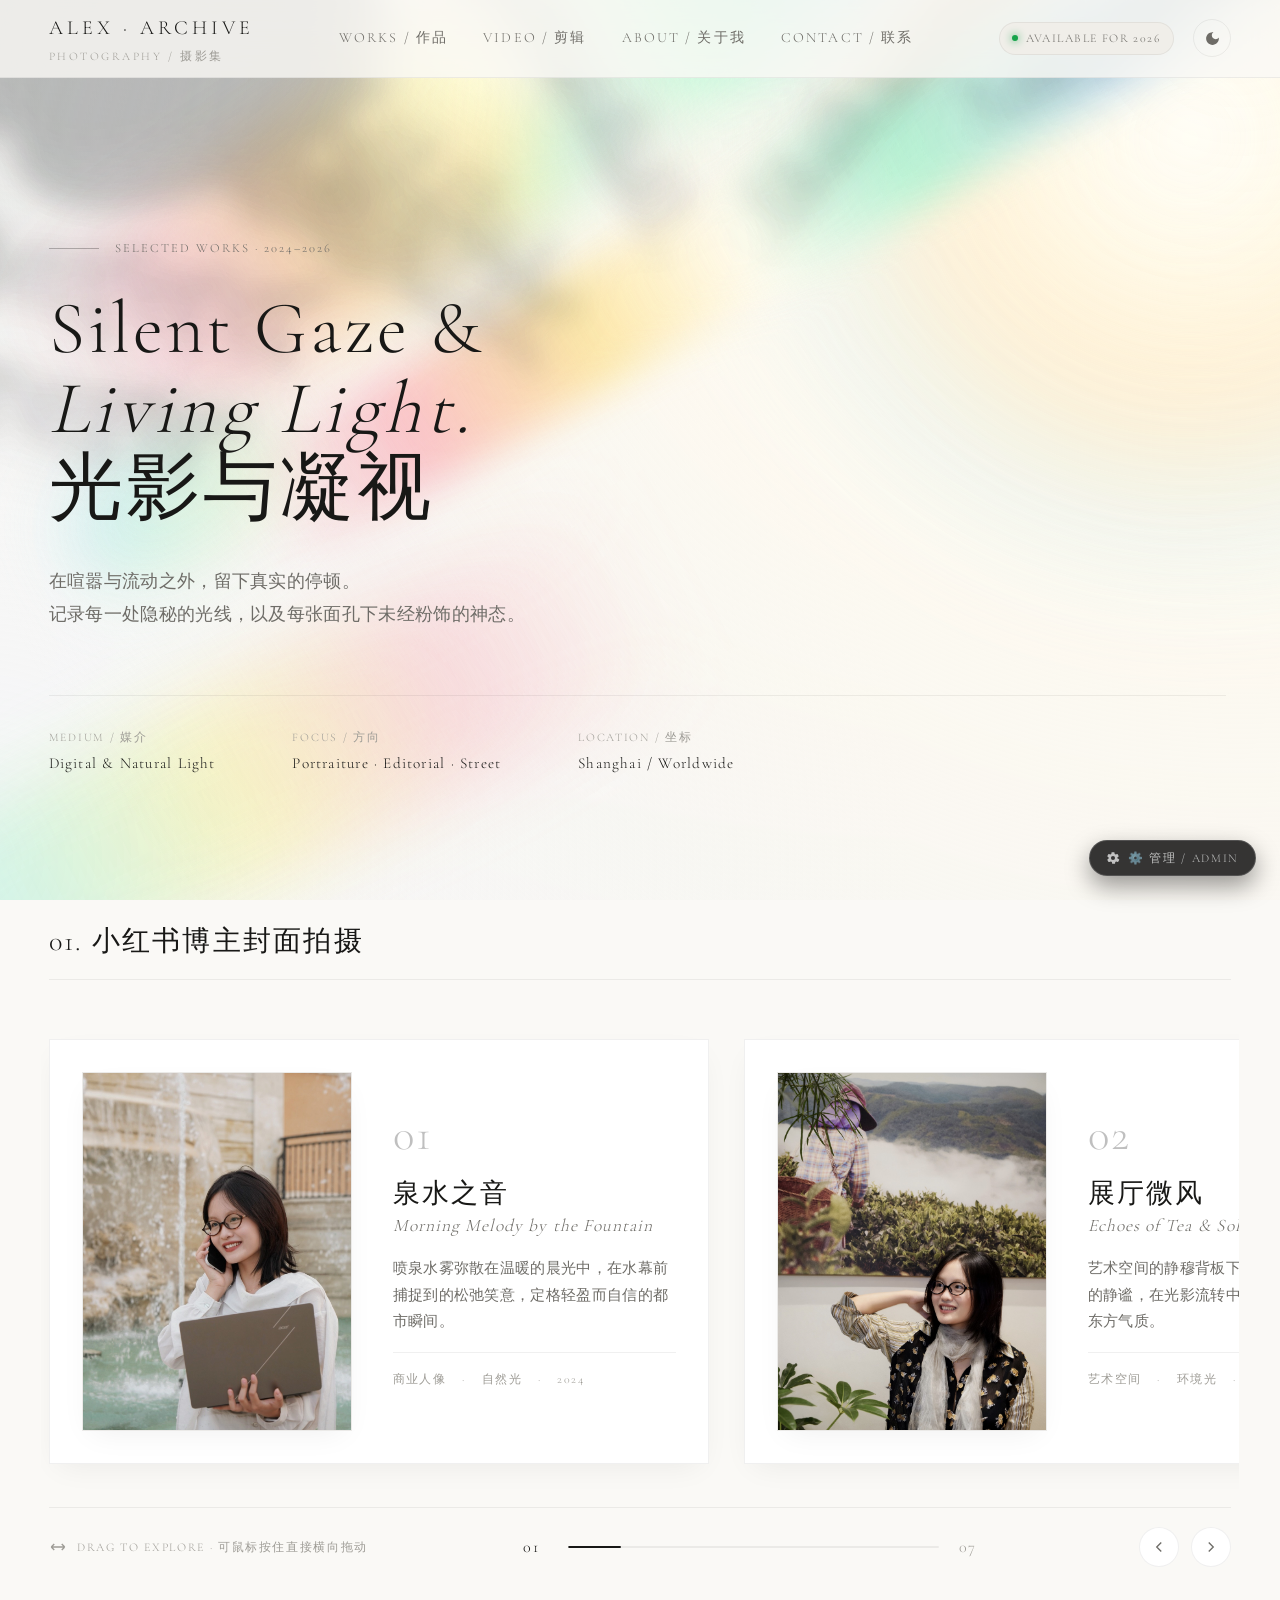
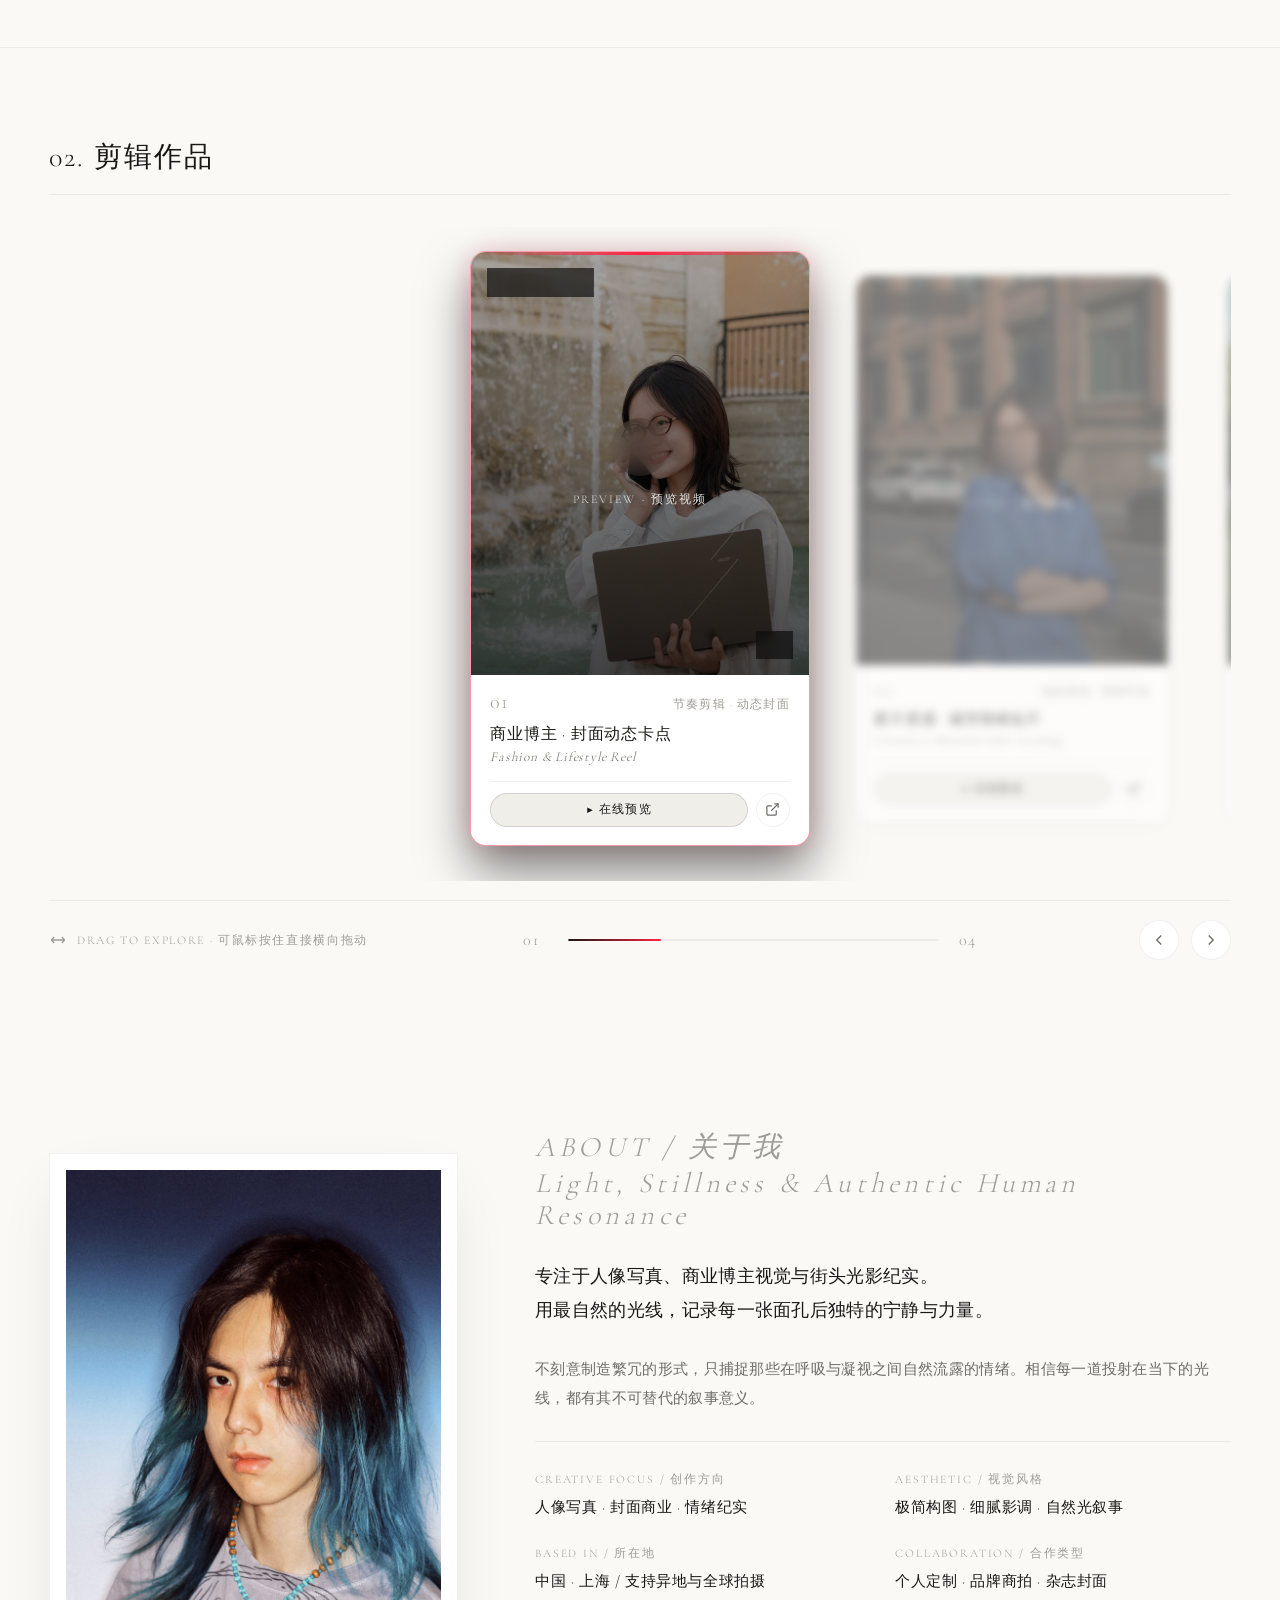
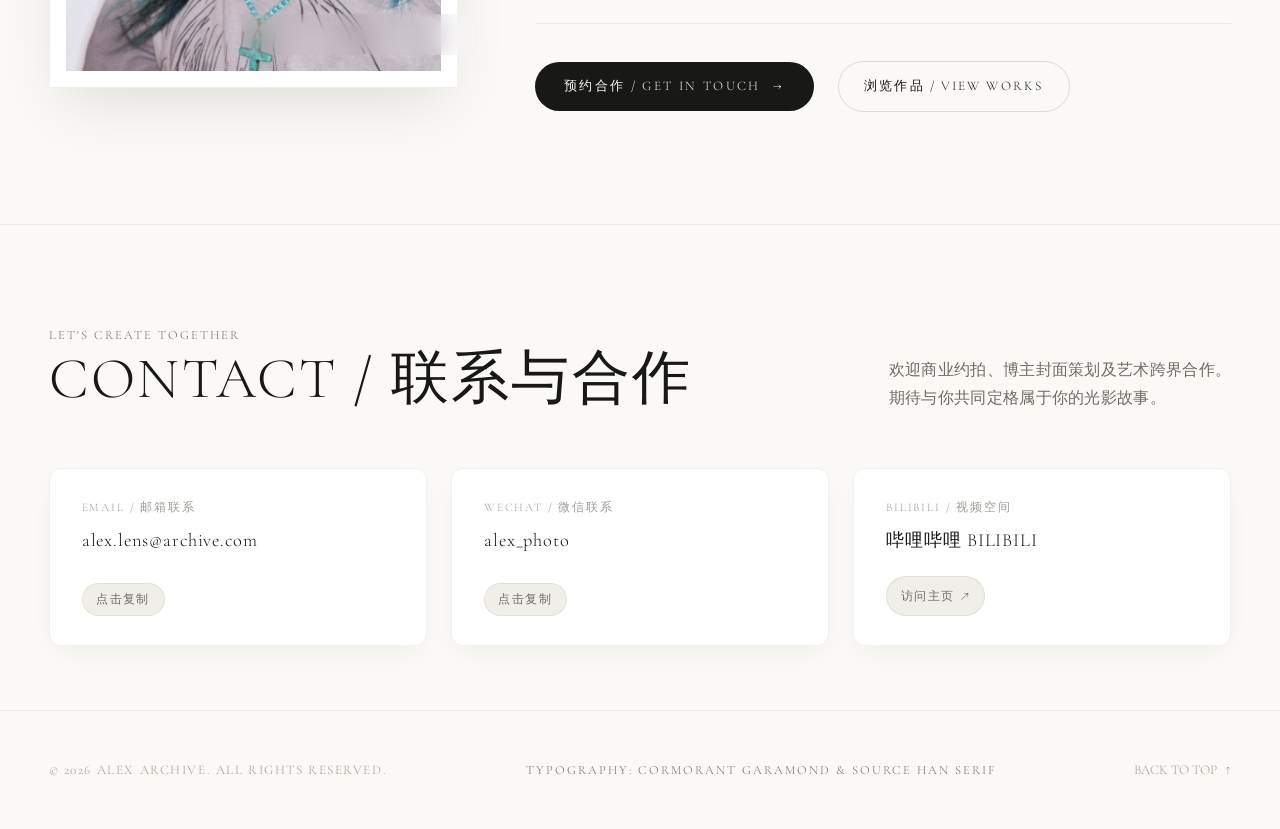
==== commit d89732f4: "style: set default interface theme to light exhibition mode" ====
--- a/index.html
+++ b/index.html
@@ -1,5 +1,5 @@
 <!DOCTYPE html>
-<html lang="zh-CN">
+<html lang="zh-CN" data-theme="light">
 <head>
   <meta charset="UTF-8">
   <meta name="viewport" content="width=device-width, initial-scale=1.0">
--- a/assets/css/style.css
+++ b/assets/css/style.css
@@ -2178,11 +2178,6 @@
 }
 
 /* Dark Mode Adaptation */
-[data-theme="dark"] .ambient-light-bg,
-body:not([data-theme="light"]):not(.light-theme) .ambient-light-bg {
-  /* When dark exhibition theme is active, softly shift into moonlight caustics */
-}
-
 [data-theme="dark"] .ambient-light-bg {
   mix-blend-mode: screen;
   filter: invert(1) hue-rotate(185deg) brightness(0.65) contrast(1.15);
